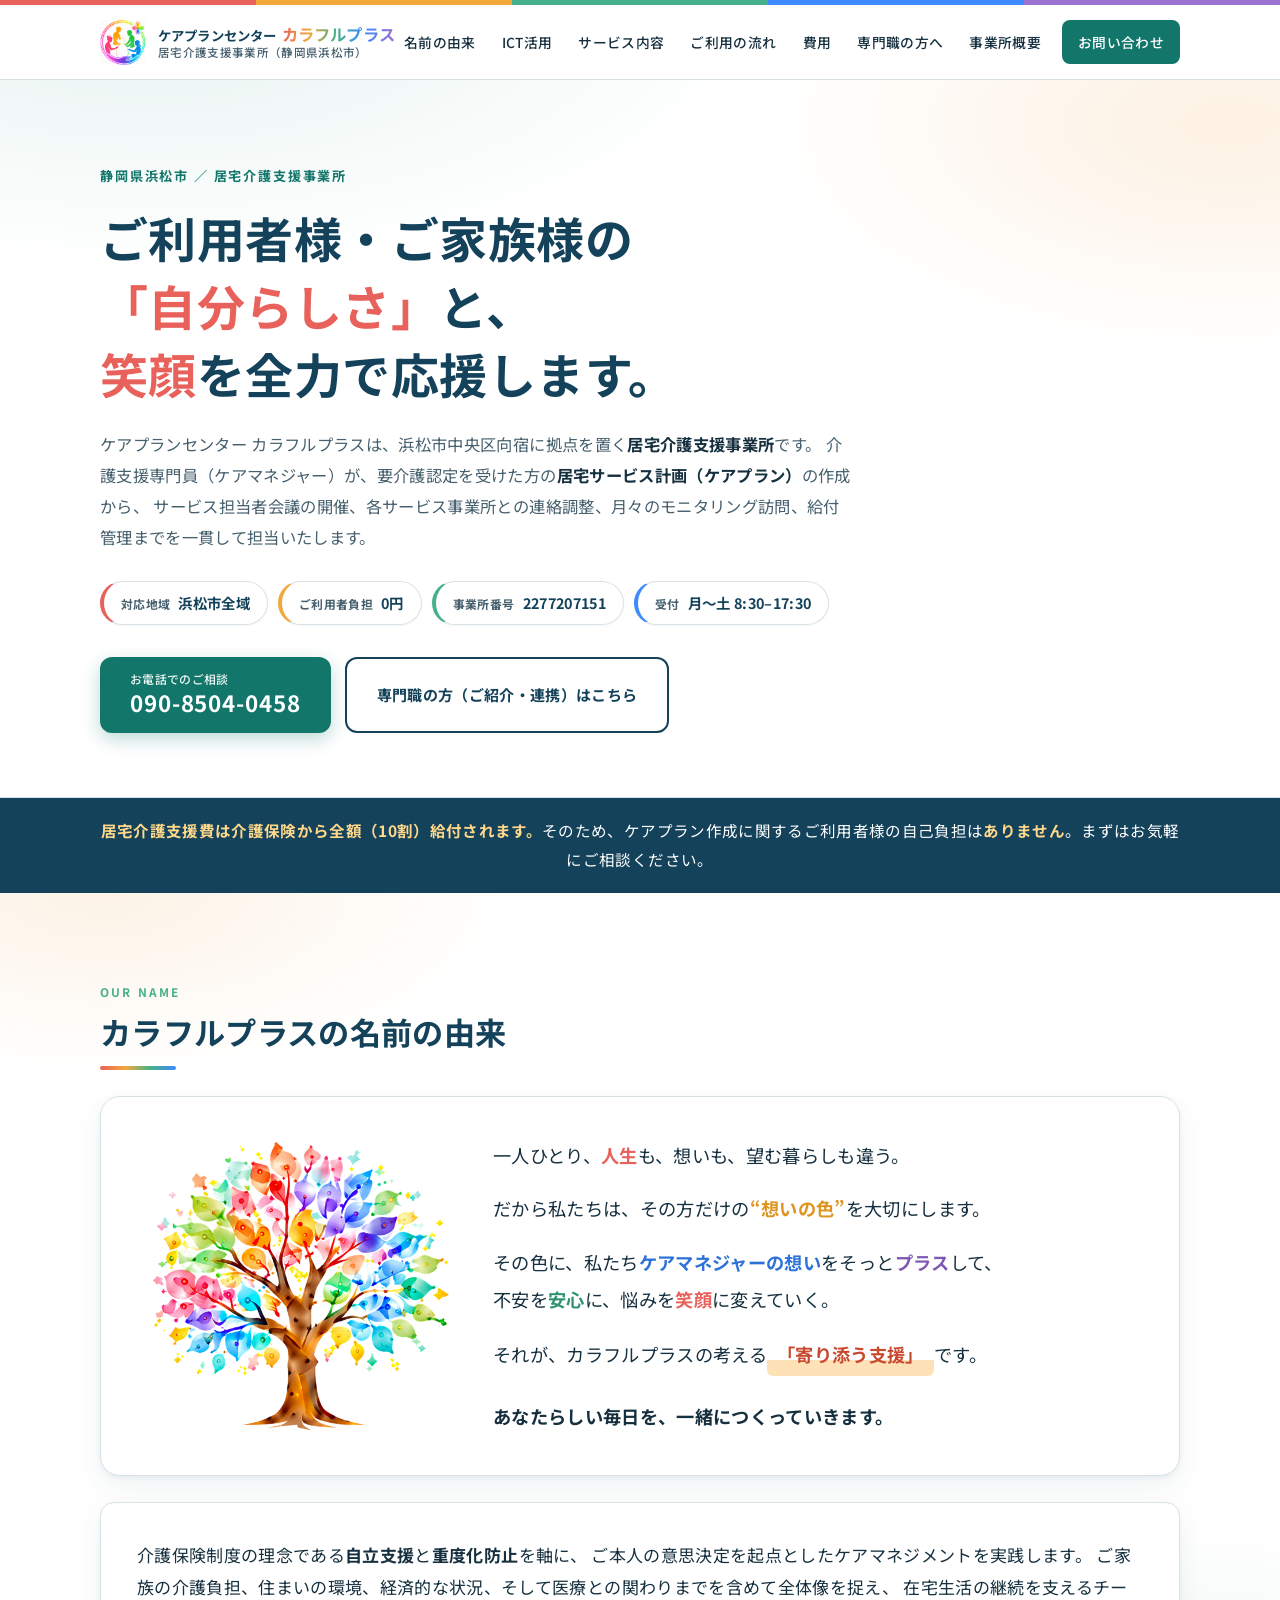
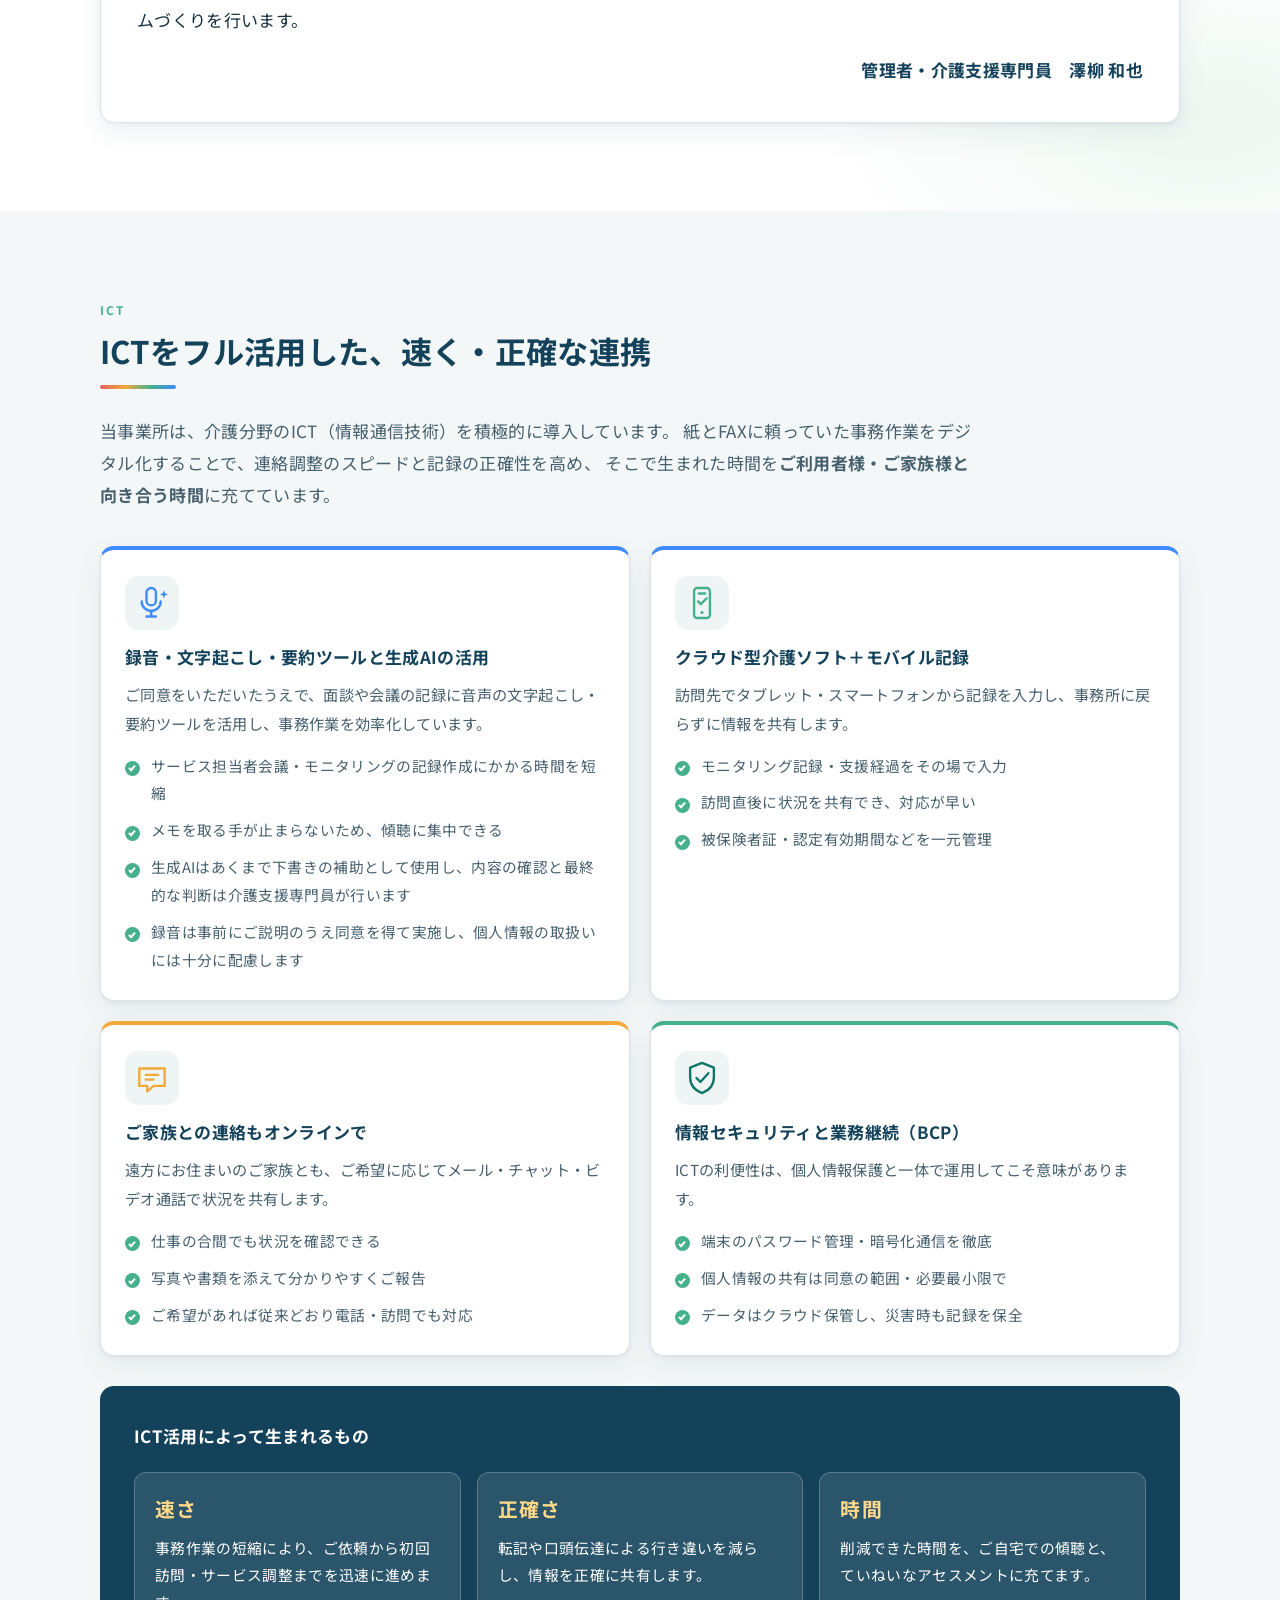
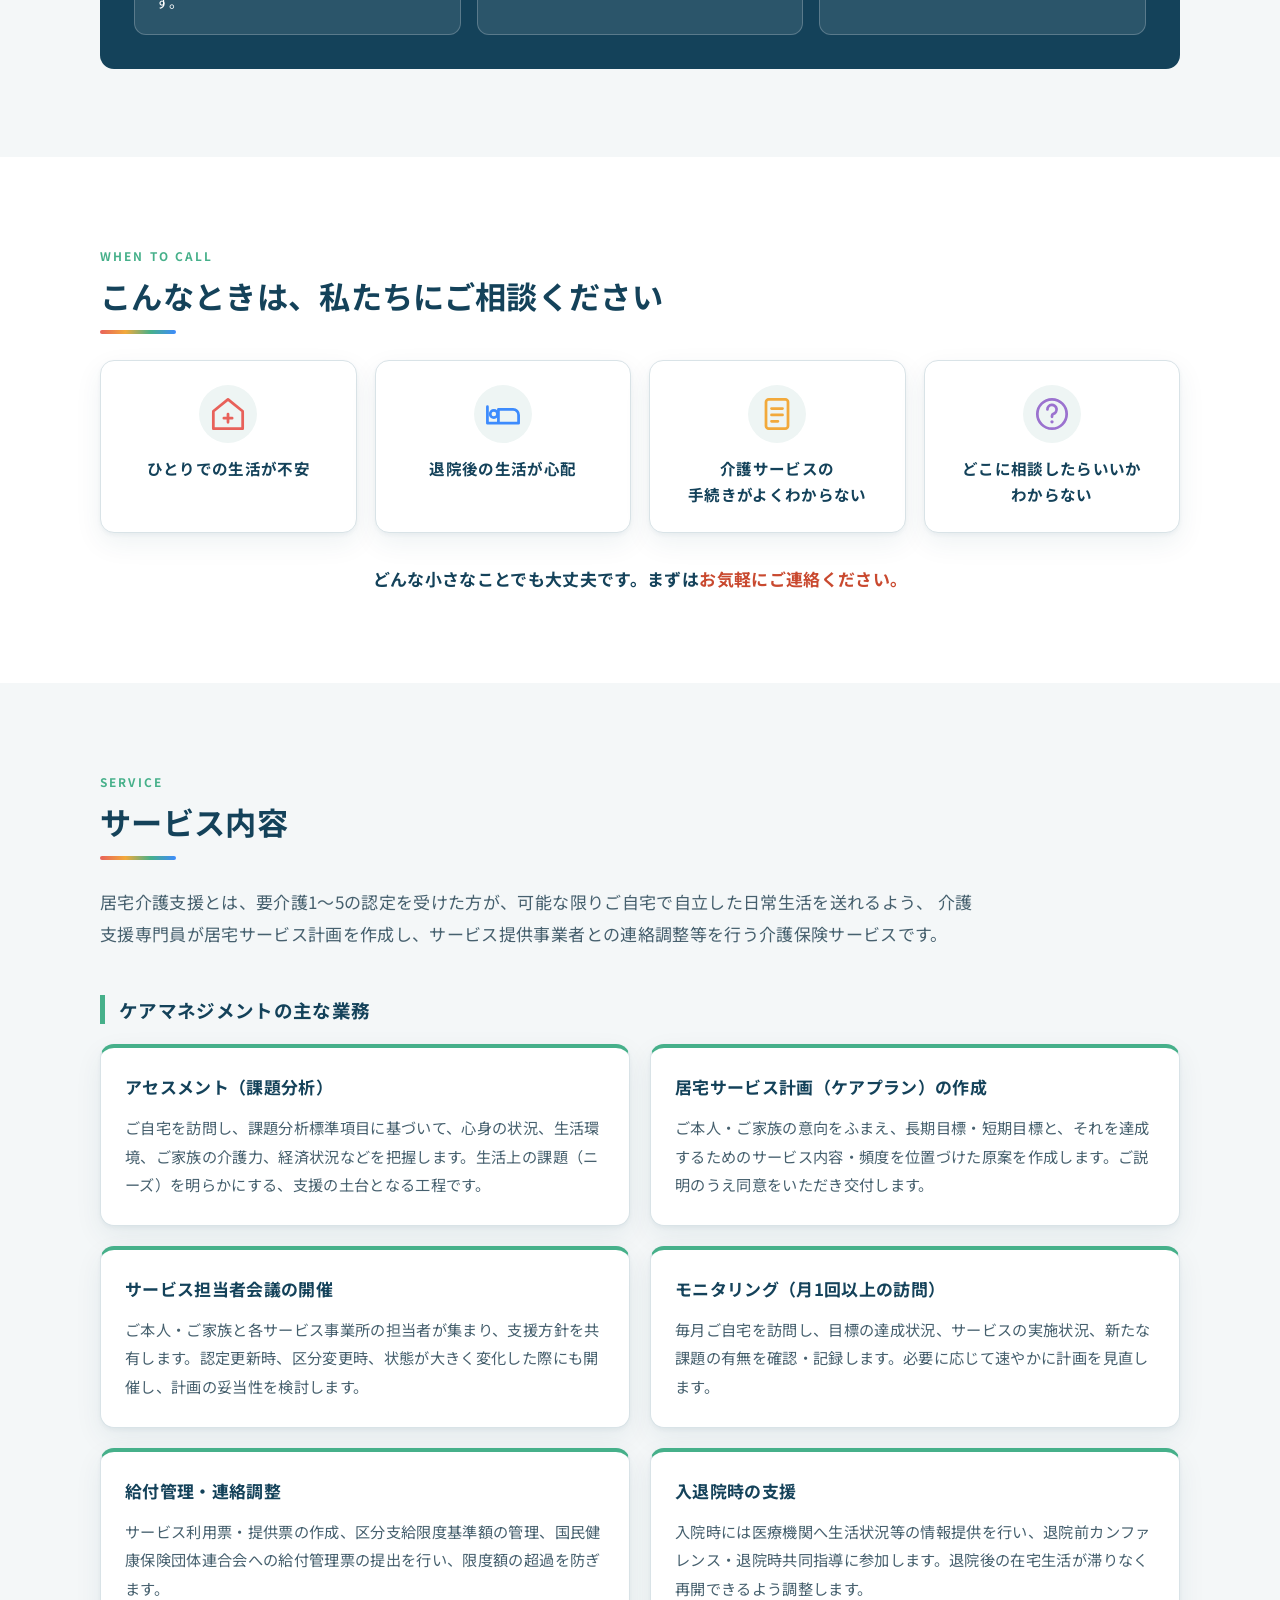
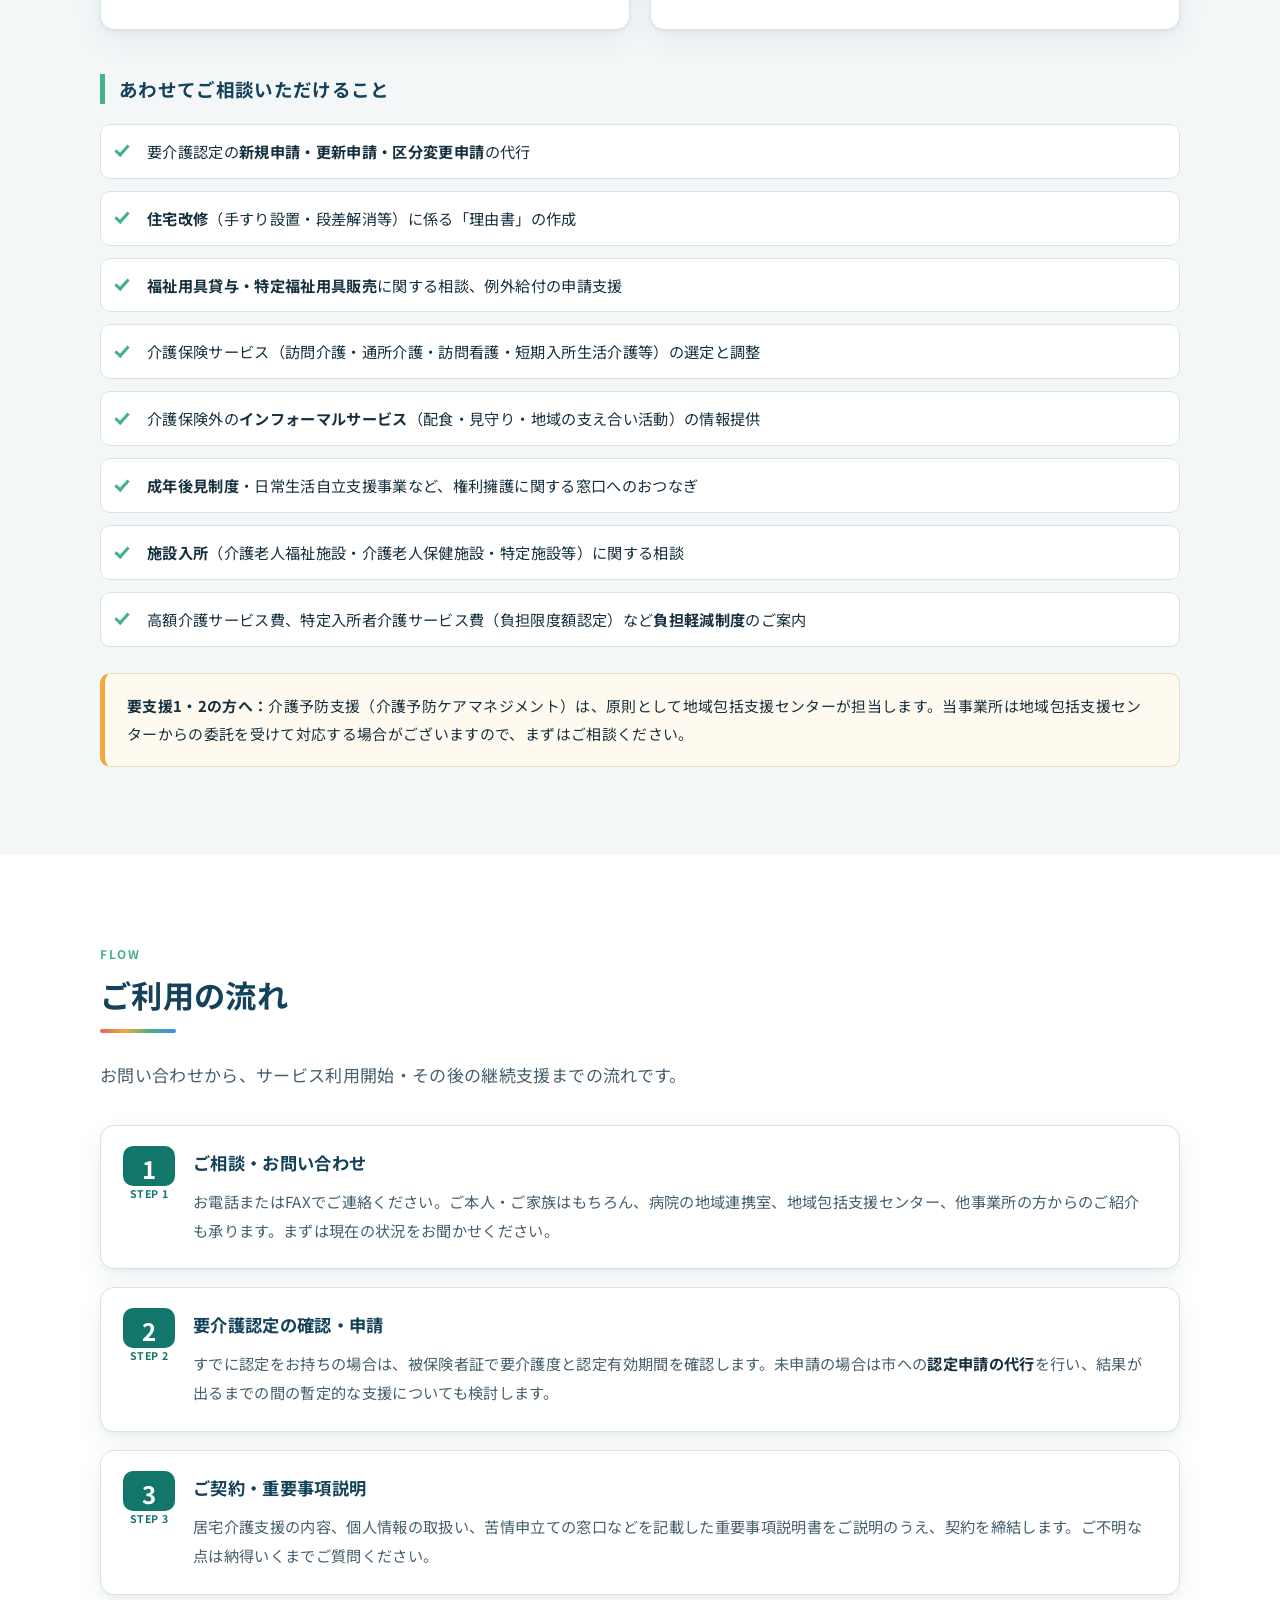
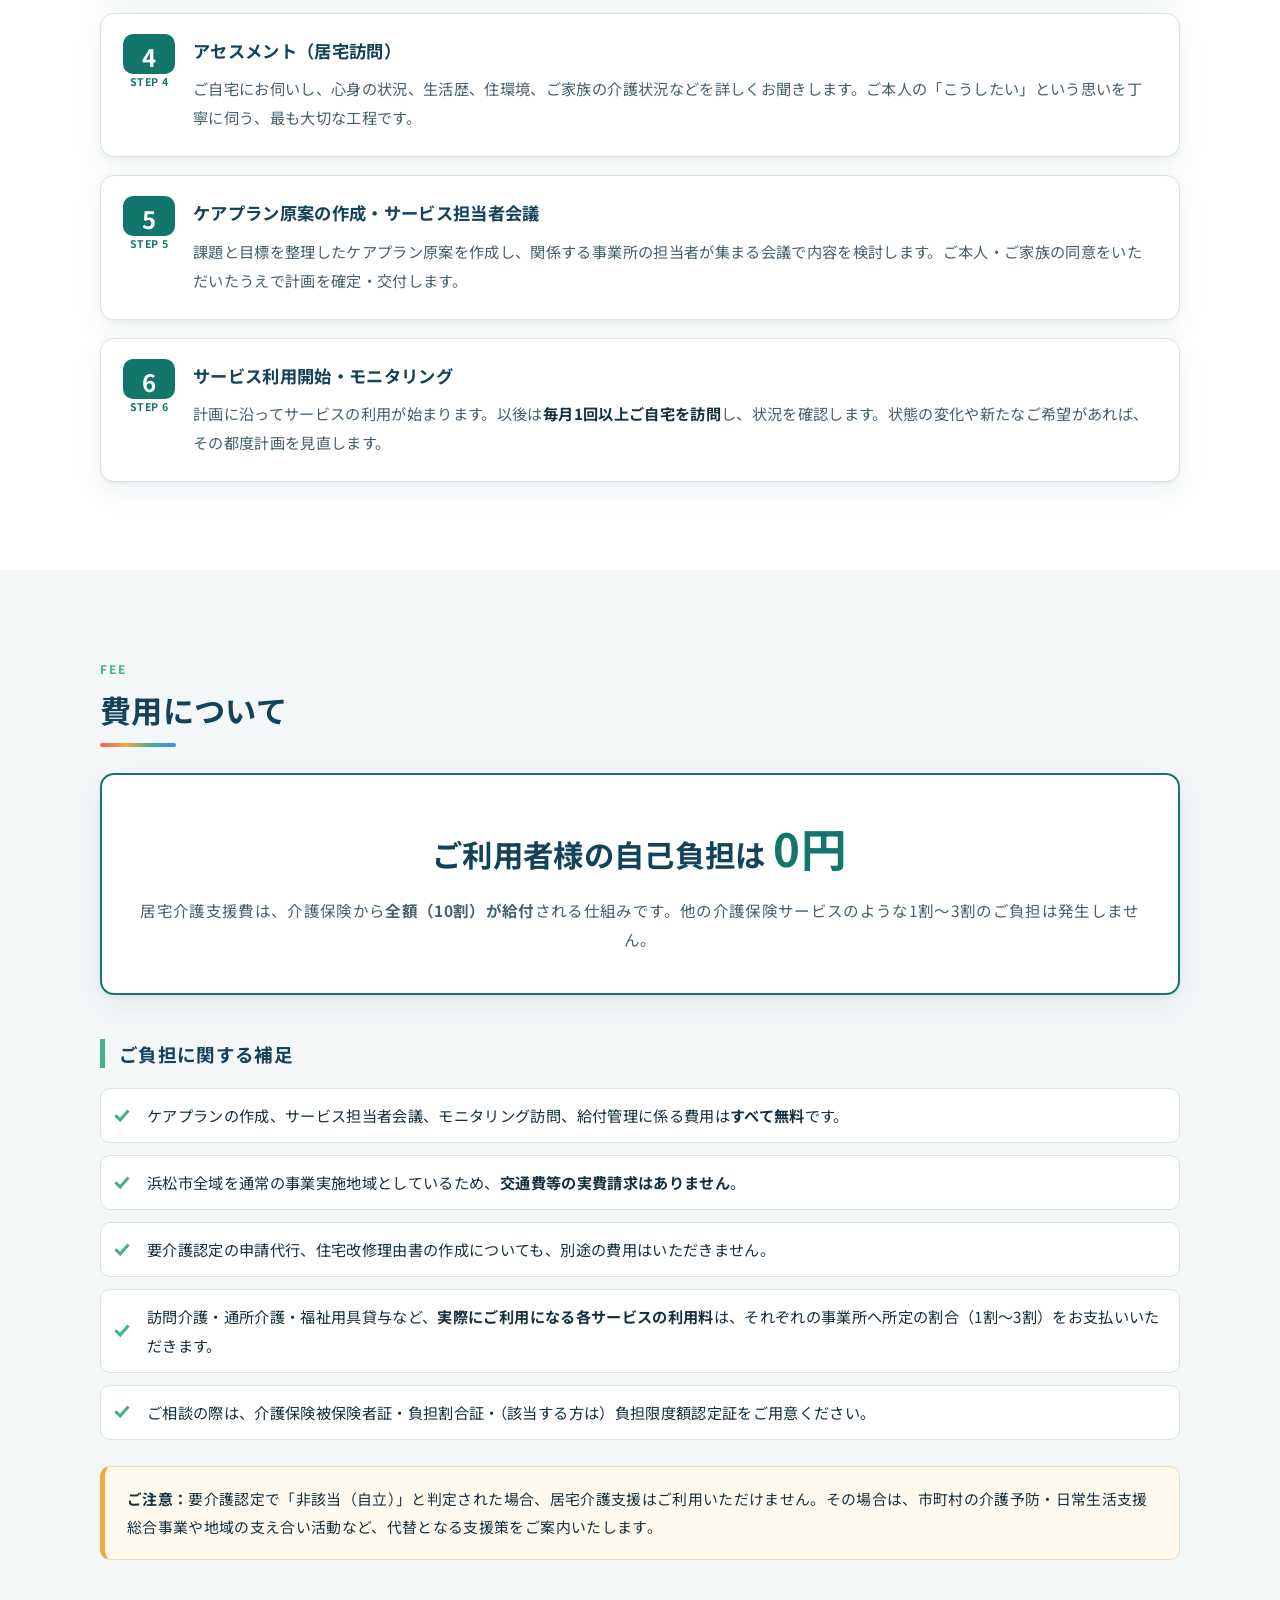
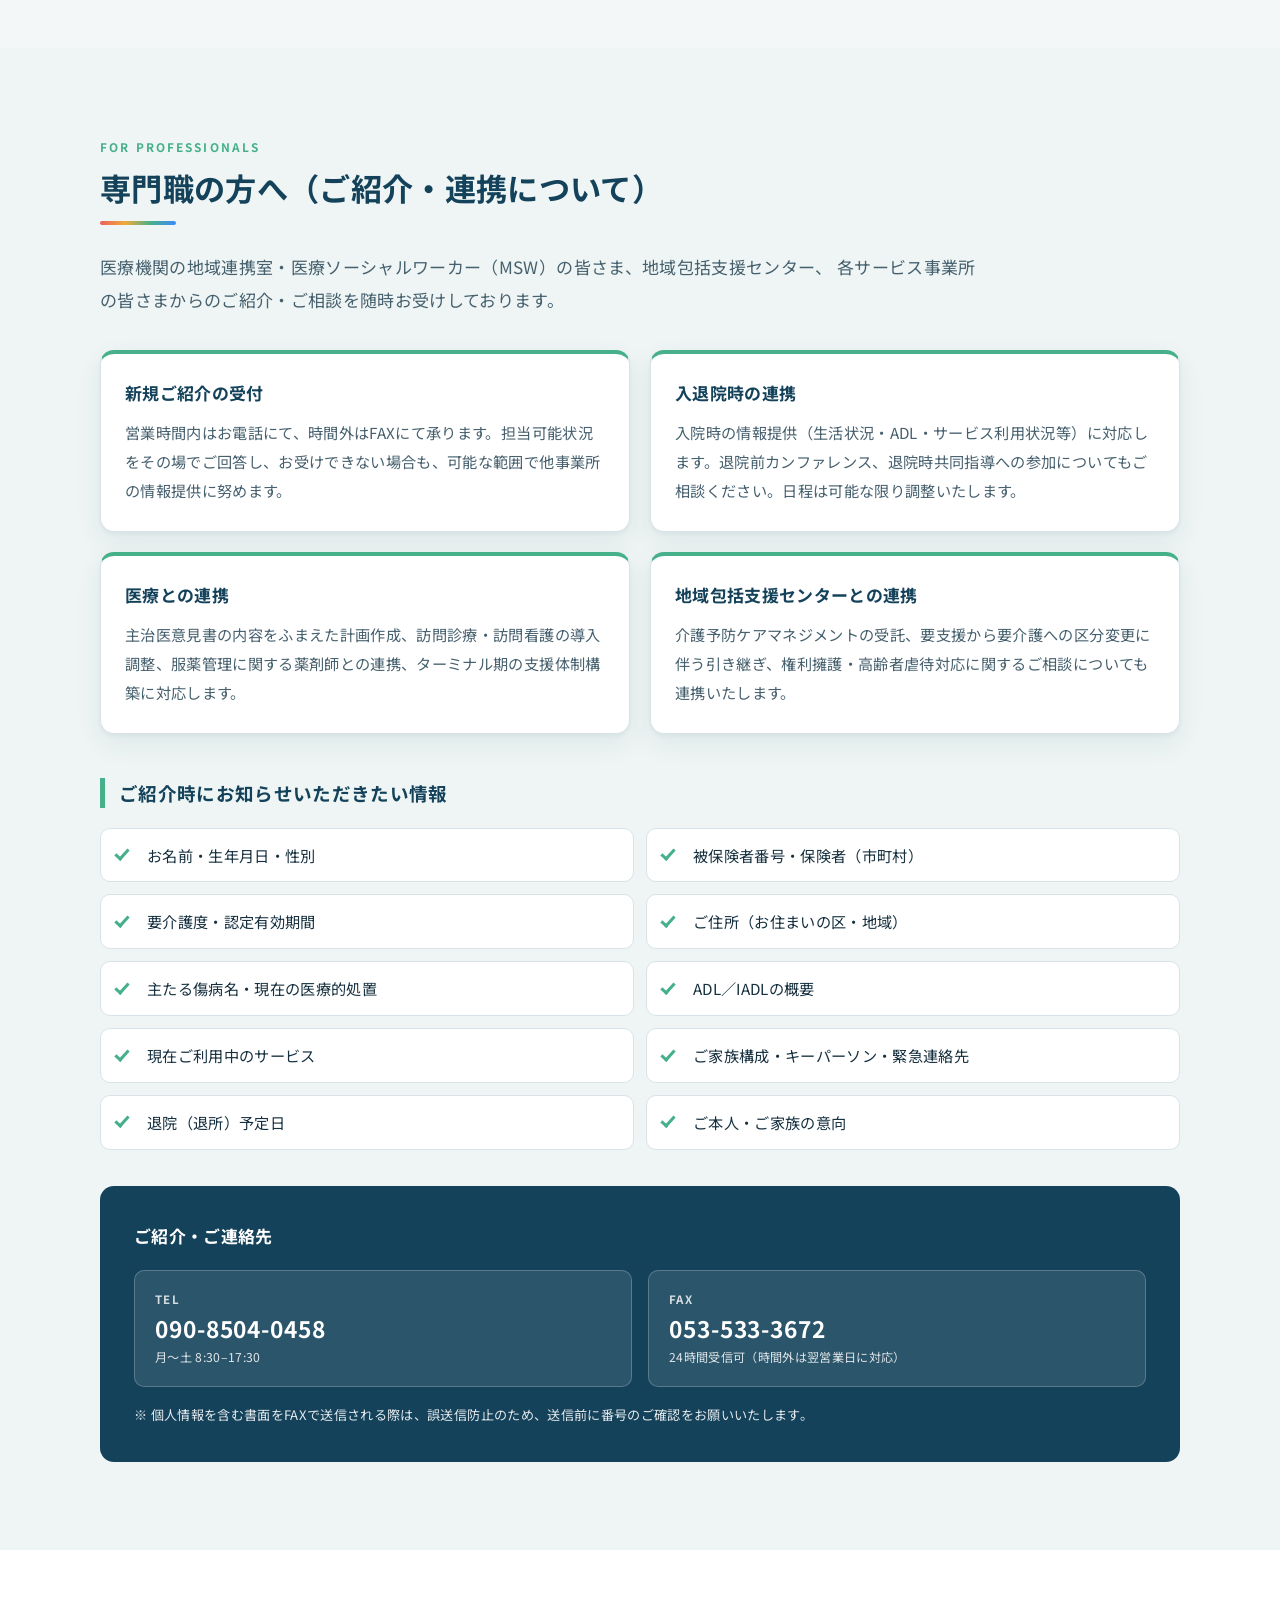
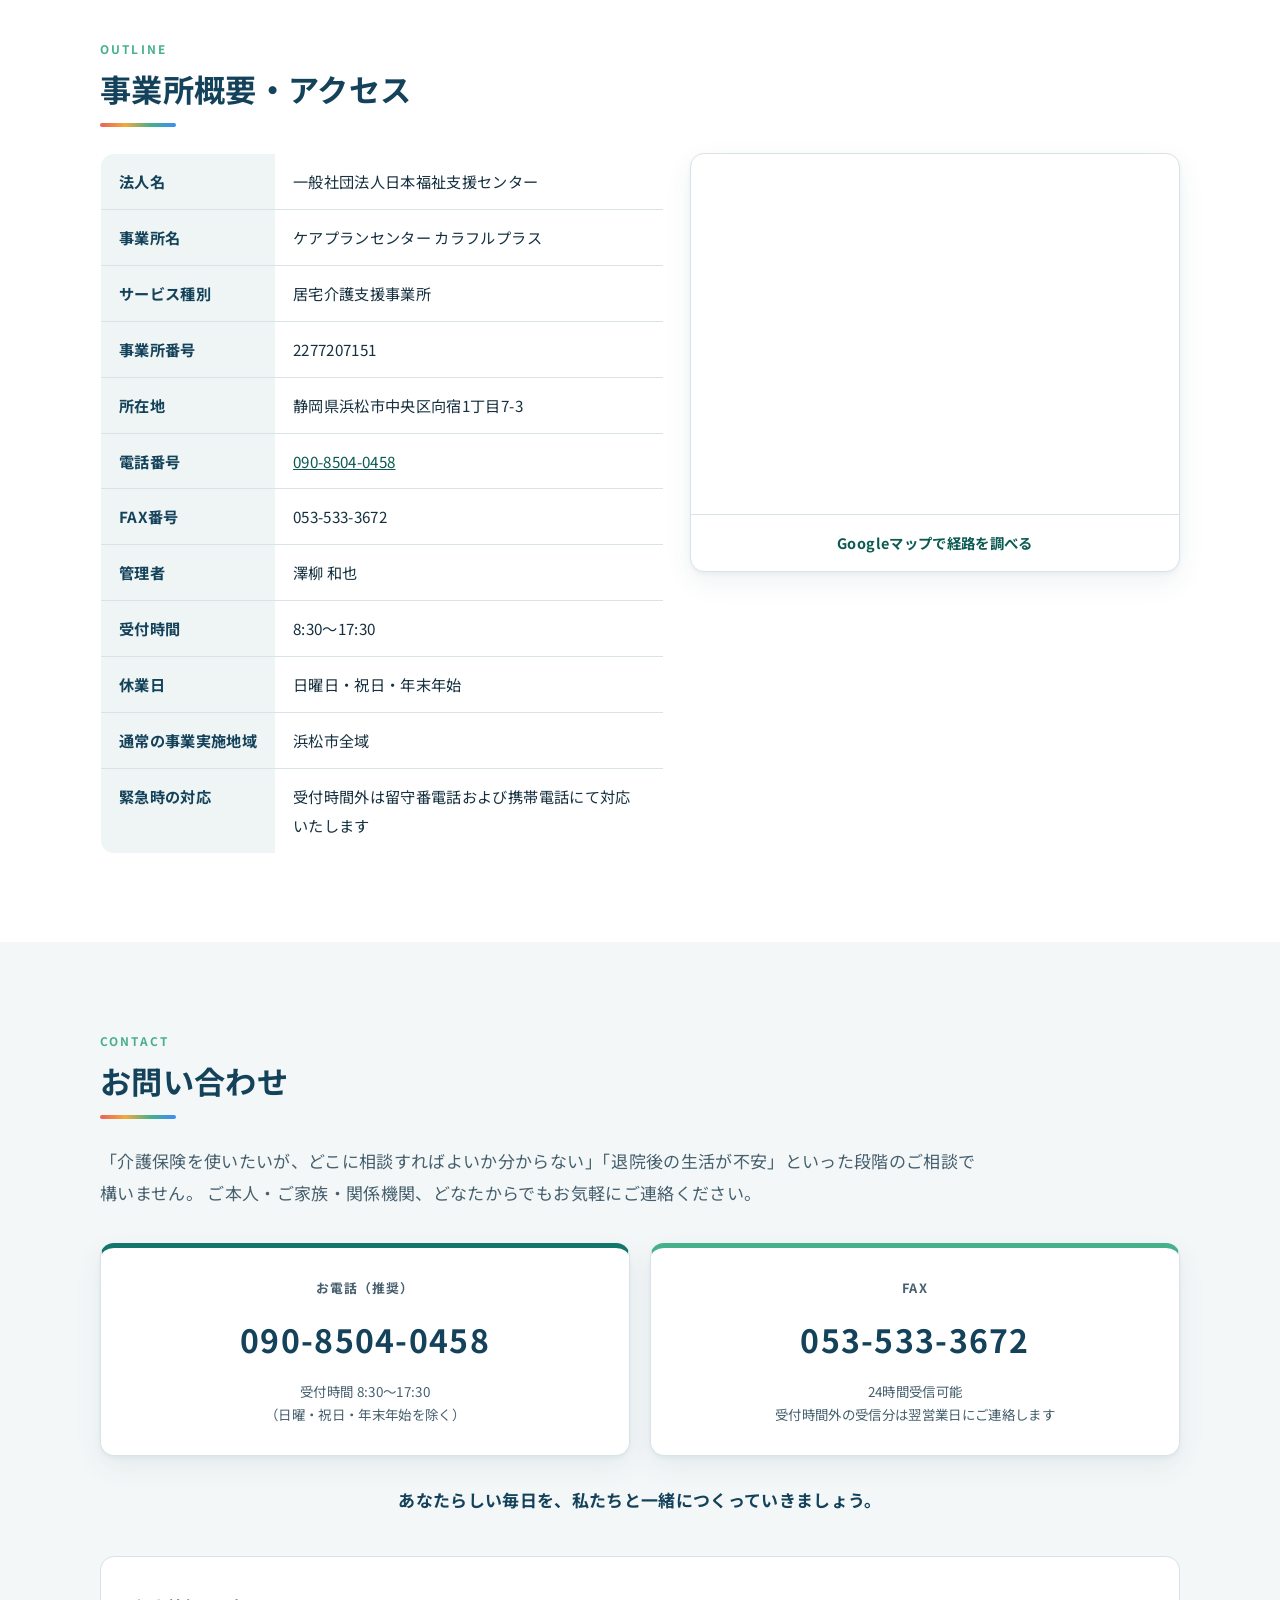
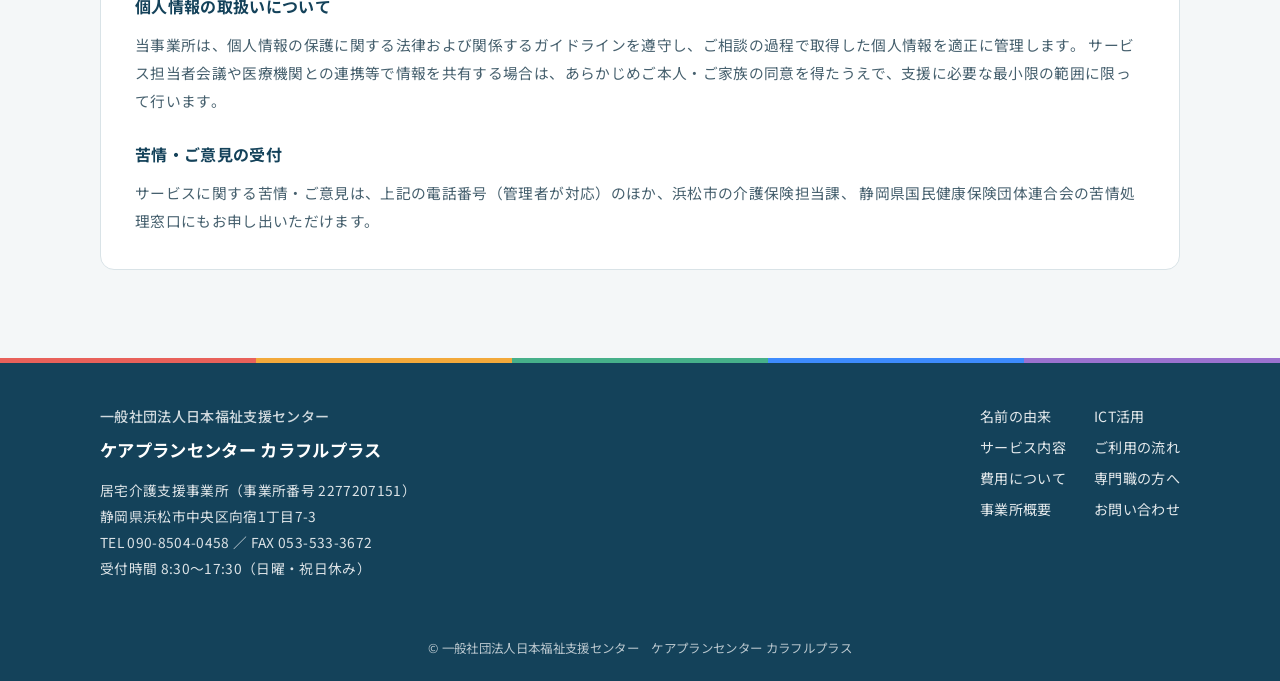
==== index.html @ 6a80bb57 "木のイラストを高解像度版に差し替え ご提供いただいた1254px四方の画像から余白を自動検出して切り抜き、 白背景を透過処理。520x505pxで書き出し、表示は300px（約1.7倍の 密度）として" ====
<!DOCTYPE html>
<html lang="ja">
<head>
<meta charset="UTF-8">
<meta name="viewport" content="width=device-width, initial-scale=1">
<title>ケアプランセンター カラフルプラス｜浜松市の居宅介護支援事業所（ケアマネジャー）</title>
<meta name="description" content="静岡県浜松市中央区向宿の居宅介護支援事業所です。ご利用者様・ご家族様の「自分らしさ」と笑顔を応援します。介護支援専門員がケアプラン作成・サービス担当者会議・給付管理・モニタリングを担当。浜松市全域対応、ご利用者様の自己負担はありません。事業所番号2277207151。">
<meta name="format-detection" content="telephone=no">
<meta property="og:type" content="website">
<meta property="og:title" content="ケアプランセンター カラフルプラス｜浜松市の居宅介護支援事業所">
<meta property="og:description" content="その方だけの“想いの色”に、ケアマネジャーの想いをそっとプラス。浜松市全域対応の居宅介護支援事業所です。">
<meta property="og:locale" content="ja_JP">
<meta name="theme-color" content="#14425A">
<link rel="icon" href="assets/favicon.svg" type="image/svg+xml">
<link rel="preconnect" href="https://fonts.googleapis.com">
<link rel="preconnect" href="https://fonts.gstatic.com" crossorigin>
<link href="https://fonts.googleapis.com/css2?family=Noto+Sans+JP:wght@400;500;700&display=swap" rel="stylesheet">
<link rel="stylesheet" href="assets/style.css">
</head>
<body>

<a class="skip" href="#main">本文へスキップ</a>

<header class="site-header" id="top">
  <div class="rainbow" aria-hidden="true"></div>
  <div class="header-inner">
    <a class="brand" href="#top">
      <span class="brand-mark" aria-hidden="true">
        <img src="assets/logo.png" width="144" height="144" alt="" decoding="async">
      </span>
      <span class="brand-text">
        <strong><span class="brand-pre">ケアプランセンター</span><span class="brand-name">カラフルプラス</span></strong>
        <small>居宅介護支援事業所（静岡県浜松市）</small>
      </span>
    </a>

    <button class="nav-toggle" id="navToggle" aria-expanded="false" aria-controls="globalNav">
      <span class="bars" aria-hidden="true"><i></i><i></i><i></i></span>
      <span class="nav-toggle-label">メニュー</span>
    </button>

    <nav class="global-nav" id="globalNav" aria-label="サイト内メニュー">
      <ul>
        <li><a href="#about">名前の由来</a></li>
        <li><a href="#ict">ICT活用</a></li>
        <li><a href="#service">サービス内容</a></li>
        <li><a href="#flow">ご利用の流れ</a></li>
        <li><a href="#fee">費用</a></li>
        <li><a href="#pro">専門職の方へ</a></li>
        <li><a href="#outline">事業所概要</a></li>
        <li><a href="#contact" class="nav-cta">お問い合わせ</a></li>
      </ul>
    </nav>
  </div>
</header>

<main id="main">

  <section class="hero">
    <div class="wrap hero-inner">
      <p class="hero-eyebrow">静岡県浜松市 ／ 居宅介護支援事業所</p>
      <h1>ご利用者様・ご家族様の<br><span class="mark-red">「自分らしさ」</span>と、<br><span class="mark-red">笑顔</span>を全力で応援します。</h1>
      <p class="hero-lead">
        ケアプランセンター カラフルプラスは、浜松市中央区向宿に拠点を置く<strong>居宅介護支援事業所</strong>です。
        介護支援専門員（ケアマネジャー）が、要介護認定を受けた方の<strong>居宅サービス計画（ケアプラン）</strong>の作成から、
        サービス担当者会議の開催、各サービス事業所との連絡調整、月々のモニタリング訪問、給付管理までを一貫して担当いたします。
      </p>
      <ul class="hero-badges">
        <li><span>対応地域</span>浜松市全域</li>
        <li><span>ご利用者負担</span>0円</li>
        <li><span>事業所番号</span>2277207151</li>
        <li><span>受付</span>月〜土 8:30–17:30</li>
      </ul>
      <div class="hero-actions">
        <a class="btn btn-primary" href="tel:09085040458">
          <span class="btn-sub">お電話でのご相談</span>
          <span class="btn-main">090-8504-0458</span>
        </a>
        <a class="btn btn-ghost" href="#pro">専門職の方（ご紹介・連携）はこちら</a>
      </div>
    </div>
  </section>

  <section class="noticebar">
    <div class="wrap">
      <p><strong>居宅介護支援費は介護保険から全額（10割）給付されます。</strong>そのため、ケアプラン作成に関するご利用者様の自己負担は<strong>ありません</strong>。まずはお気軽にご相談ください。</p>
    </div>
  </section>

  <!-- ============ 名前の由来 ============ -->
  <section class="section section-origin" id="about">
    <div class="wrap">
      <p class="sec-eyebrow">Our name</p>
      <h2 class="sec-title">カラフルプラスの名前の由来</h2>

      <div class="origin-grid">
        <figure class="tree-fig">
          <img class="tree" src="assets/tree.png" width="520" height="505"
               alt="色とりどりの葉を茂らせた木のイラスト。お一人おひとりの「想いの色」を表しています。"
               decoding="async">
        </figure>
        <div class="origin-copy">
          <p>一人ひとり、<em class="t-red">人生</em>も、想いも、望む暮らしも違う。</p>
          <p>だから私たちは、その方だけの<em class="t-amber">“想いの色”</em>を大切にします。</p>
          <p>その色に、私たち<em class="t-blue">ケアマネジャーの想い</em>をそっと<em class="t-purple">プラス</em>して、<br>
             不安を<em class="t-green">安心</em>に、悩みを<em class="t-red">笑顔</em>に変えていく。</p>
          <p>それが、カラフルプラスの考える<strong class="origin-strong">「寄り添う支援」</strong>です。</p>
          <p class="origin-last">あなたらしい毎日を、一緒につくっていきます。</p>
        </div>
      </div>

      <div class="greeting">
        <p>
          介護保険制度の理念である<strong>自立支援</strong>と<strong>重度化防止</strong>を軸に、
          ご本人の意思決定を起点としたケアマネジメントを実践します。
          ご家族の介護負担、住まいの環境、経済的な状況、そして医療との関わりまでを含めて全体像を捉え、
          在宅生活の継続を支えるチームづくりを行います。
        </p>
        <p class="sign">管理者・介護支援専門員　澤柳 和也</p>
      </div>
    </div>
  </section>

  <!-- ============ ICT活用 ============ -->
  <section class="section section-alt" id="ict">
    <div class="wrap">
      <p class="sec-eyebrow">ICT</p>
      <h2 class="sec-title">ICTをフル活用した、速く・正確な連携</h2>
      <p class="sec-lead">
        当事業所は、介護分野のICT（情報通信技術）を積極的に導入しています。
        紙とFAXに頼っていた事務作業をデジタル化することで、連絡調整のスピードと記録の正確性を高め、
        そこで生まれた時間を<strong>ご利用者様・ご家族様と向き合う時間</strong>に充てています。
      </p>

      <div class="cards cards-2 ict-cards">
        <div class="card card-c4">
          <span class="ict-ico" aria-hidden="true">
            <svg viewBox="0 0 48 48"><rect x="17" y="5" width="12" height="22" rx="6" fill="none" stroke="#3D8BFD" stroke-width="3"/><path d="M11 22a12 12 0 0 0 24 0" fill="none" stroke="#3D8BFD" stroke-width="3" stroke-linecap="round"/><path d="M23 34v7M17 41h12" stroke="#3D8BFD" stroke-width="3" stroke-linecap="round"/><path d="M39 8l1.4 3.6L44 13l-3.6 1.4L39 18l-1.4-3.6L34 13l3.6-1.4z" fill="#3D8BFD"/></svg>
          </span>
          <h4>録音・文字起こし・要約ツールと生成AIの活用</h4>
          <p>ご同意をいただいたうえで、面談や会議の記録に音声の文字起こし・要約ツールを活用し、事務作業を効率化しています。</p>
          <ul class="dots">
            <li>サービス担当者会議・モニタリングの記録作成にかかる時間を短縮</li>
            <li>メモを取る手が止まらないため、傾聴に集中できる</li>
            <li>生成AIはあくまで下書きの補助として使用し、内容の確認と最終的な判断は介護支援専門員が行います</li>
            <li>録音は事前にご説明のうえ同意を得て実施し、個人情報の取扱いには十分に配慮します</li>
          </ul>
        </div>

        <div class="card card-c3">
          <span class="ict-ico" aria-hidden="true">
            <svg viewBox="0 0 48 48"><rect x="14" y="5" width="20" height="38" rx="4" fill="none" stroke="#46B08A" stroke-width="3"/><path d="M20 12h8" stroke="#46B08A" stroke-width="3" stroke-linecap="round"/><circle cx="24" cy="36" r="2" fill="#46B08A"/><path d="M19 22l3.5 3.5L30 18" fill="none" stroke="#46B08A" stroke-width="3" stroke-linecap="round" stroke-linejoin="round"/></svg>
          </span>
          <h4>クラウド型介護ソフト＋モバイル記録</h4>
          <p>訪問先でタブレット・スマートフォンから記録を入力し、事務所に戻らずに情報を共有します。</p>
          <ul class="dots">
            <li>モニタリング記録・支援経過をその場で入力</li>
            <li>訪問直後に状況を共有でき、対応が早い</li>
            <li>被保険者証・認定有効期間などを一元管理</li>
          </ul>
        </div>

        <div class="card card-c2">
          <span class="ict-ico" aria-hidden="true">
            <svg viewBox="0 0 48 48"><path d="M8 12h32v22H26l-8 7v-7H8z" fill="none" stroke="#F2A93B" stroke-width="3" stroke-linejoin="round"/><path d="M16 20h16M16 26h10" stroke="#F2A93B" stroke-width="3" stroke-linecap="round"/></svg>
          </span>
          <h4>ご家族との連絡もオンラインで</h4>
          <p>遠方にお住まいのご家族とも、ご希望に応じてメール・チャット・ビデオ通話で状況を共有します。</p>
          <ul class="dots">
            <li>仕事の合間でも状況を確認できる</li>
            <li>写真や書類を添えて分かりやすくご報告</li>
            <li>ご希望があれば従来どおり電話・訪問でも対応</li>
          </ul>
        </div>

        <div class="card">
          <span class="ict-ico" aria-hidden="true">
            <svg viewBox="0 0 48 48"><path d="M24 5l15 6v12c0 10-6.4 16.7-15 20-8.6-3.3-15-10-15-20V11z" fill="none" stroke="#12766A" stroke-width="3" stroke-linejoin="round"/><path d="M17 24l5 5 10-11" fill="none" stroke="#12766A" stroke-width="3" stroke-linecap="round" stroke-linejoin="round"/></svg>
          </span>
          <h4>情報セキュリティと業務継続（BCP）</h4>
          <p>ICTの利便性は、個人情報保護と一体で運用してこそ意味があります。</p>
          <ul class="dots">
            <li>端末のパスワード管理・暗号化通信を徹底</li>
            <li>個人情報の共有は同意の範囲・必要最小限で</li>
            <li>データはクラウド保管し、災害時も記録を保全</li>
          </ul>
        </div>
      </div>

      <div class="ict-merit">
        <p class="ict-merit-title">ICT活用によって生まれるもの</p>
        <div class="ict-merit-grid">
          <div><strong>速さ</strong>事務作業の短縮により、ご依頼から初回訪問・サービス調整までを迅速に進めます。</div>
          <div><strong>正確さ</strong>転記や口頭伝達による行き違いを減らし、情報を正確に共有します。</div>
          <div><strong>時間</strong>削減できた時間を、ご自宅での傾聴と、ていねいなアセスメントに充てます。</div>
        </div>
      </div>
    </div>
  </section>

  <!-- ============ こんなときは ============ -->
  <section class="section section-trigger">
    <div class="wrap">
      <p class="sec-eyebrow">When to call</p>
      <h2 class="sec-title">こんなときは、私たちにご相談ください</h2>

      <ul class="triggers">
        <li>
          <span class="tri-ico" aria-hidden="true">
            <svg viewBox="0 0 48 48"><path d="M24 8 8 21v19h32V21z" fill="none" stroke="#E8615A" stroke-width="3" stroke-linejoin="round"/><path d="M24 24v9M19.5 28.5h9" stroke="#E8615A" stroke-width="3" stroke-linecap="round"/></svg>
          </span>
          ひとりでの生活が不安
        </li>
        <li>
          <span class="tri-ico" aria-hidden="true">
            <svg viewBox="0 0 48 48"><path d="M7 34V16m0 18h34V25a6 6 0 0 0-6-6H19v15" fill="none" stroke="#3D8BFD" stroke-width="3" stroke-linecap="round" stroke-linejoin="round"/><circle cx="14" cy="24" r="4" fill="none" stroke="#3D8BFD" stroke-width="3"/></svg>
          </span>
          退院後の生活が心配
        </li>
        <li>
          <span class="tri-ico" aria-hidden="true">
            <svg viewBox="0 0 48 48"><rect x="12" y="8" width="24" height="32" rx="3" fill="none" stroke="#F2A93B" stroke-width="3"/><path d="M18 18h12M18 25h12M18 32h7" stroke="#F2A93B" stroke-width="3" stroke-linecap="round"/></svg>
          </span>
          介護サービスの<br>手続きがよくわからない
        </li>
        <li>
          <span class="tri-ico" aria-hidden="true">
            <svg viewBox="0 0 48 48"><circle cx="24" cy="24" r="16" fill="none" stroke="#9B72CF" stroke-width="3"/><path d="M19 19a5 5 0 1 1 6.5 4.8c-1 .3-1.5 1.1-1.5 2.2v1" fill="none" stroke="#9B72CF" stroke-width="3" stroke-linecap="round"/><circle cx="24" cy="32.5" r="1.8" fill="#9B72CF"/></svg>
          </span>
          どこに相談したらいいか<br>わからない
        </li>
      </ul>

      <p class="trigger-close">どんな小さなことでも大丈夫です。まずは<strong>お気軽にご連絡ください。</strong></p>
    </div>
  </section>

  <!-- ============ サービス内容 ============ -->
  <section class="section section-alt" id="service">
    <div class="wrap">
      <p class="sec-eyebrow">Service</p>
      <h2 class="sec-title">サービス内容</h2>
      <p class="sec-lead">
        居宅介護支援とは、要介護1〜5の認定を受けた方が、可能な限りご自宅で自立した日常生活を送れるよう、
        介護支援専門員が居宅サービス計画を作成し、サービス提供事業者との連絡調整等を行う介護保険サービスです。
      </p>

      <h3 class="sub-title">ケアマネジメントの主な業務</h3>
      <div class="cards cards-2">
        <div class="card">
          <h4>アセスメント（課題分析）</h4>
          <p>ご自宅を訪問し、課題分析標準項目に基づいて、心身の状況、生活環境、ご家族の介護力、経済状況などを把握します。生活上の課題（ニーズ）を明らかにする、支援の土台となる工程です。</p>
        </div>
        <div class="card">
          <h4>居宅サービス計画（ケアプラン）の作成</h4>
          <p>ご本人・ご家族の意向をふまえ、長期目標・短期目標と、それを達成するためのサービス内容・頻度を位置づけた原案を作成します。ご説明のうえ同意をいただき交付します。</p>
        </div>
        <div class="card">
          <h4>サービス担当者会議の開催</h4>
          <p>ご本人・ご家族と各サービス事業所の担当者が集まり、支援方針を共有します。認定更新時、区分変更時、状態が大きく変化した際にも開催し、計画の妥当性を検討します。</p>
        </div>
        <div class="card">
          <h4>モニタリング（月1回以上の訪問）</h4>
          <p>毎月ご自宅を訪問し、目標の達成状況、サービスの実施状況、新たな課題の有無を確認・記録します。必要に応じて速やかに計画を見直します。</p>
        </div>
        <div class="card">
          <h4>給付管理・連絡調整</h4>
          <p>サービス利用票・提供票の作成、区分支給限度基準額の管理、国民健康保険団体連合会への給付管理票の提出を行い、限度額の超過を防ぎます。</p>
        </div>
        <div class="card">
          <h4>入退院時の支援</h4>
          <p>入院時には医療機関へ生活状況等の情報提供を行い、退院前カンファレンス・退院時共同指導に参加します。退院後の在宅生活が滞りなく再開できるよう調整します。</p>
        </div>
      </div>

      <h3 class="sub-title">あわせてご相談いただけること</h3>
      <ul class="checklist">
        <li>要介護認定の<strong>新規申請・更新申請・区分変更申請</strong>の代行</li>
        <li><strong>住宅改修</strong>（手すり設置・段差解消等）に係る「理由書」の作成</li>
        <li><strong>福祉用具貸与・特定福祉用具販売</strong>に関する相談、例外給付の申請支援</li>
        <li>介護保険サービス（訪問介護・通所介護・訪問看護・短期入所生活介護等）の選定と調整</li>
        <li>介護保険外の<strong>インフォーマルサービス</strong>（配食・見守り・地域の支え合い活動）の情報提供</li>
        <li><strong>成年後見制度</strong>・日常生活自立支援事業など、権利擁護に関する窓口へのおつなぎ</li>
        <li><strong>施設入所</strong>（介護老人福祉施設・介護老人保健施設・特定施設等）に関する相談</li>
        <li>高額介護サービス費、特定入所者介護サービス費（負担限度額認定）など<strong>負担軽減制度</strong>のご案内</li>
      </ul>

      <div class="note">
        <p><strong>要支援1・2の方へ：</strong>介護予防支援（介護予防ケアマネジメント）は、原則として地域包括支援センターが担当します。当事業所は地域包括支援センターからの委託を受けて対応する場合がございますので、まずはご相談ください。</p>
      </div>
    </div>
  </section>

  <!-- ============ ご利用の流れ ============ -->
  <section class="section" id="flow">
    <div class="wrap">
      <p class="sec-eyebrow">Flow</p>
      <h2 class="sec-title">ご利用の流れ</h2>
      <p class="sec-lead">お問い合わせから、サービス利用開始・その後の継続支援までの流れです。</p>

      <ol class="flow">
        <li>
          <h4>ご相談・お問い合わせ</h4>
          <p>お電話またはFAXでご連絡ください。ご本人・ご家族はもちろん、病院の地域連携室、地域包括支援センター、他事業所の方からのご紹介も承ります。まずは現在の状況をお聞かせください。</p>
        </li>
        <li>
          <h4>要介護認定の確認・申請</h4>
          <p>すでに認定をお持ちの場合は、被保険者証で要介護度と認定有効期間を確認します。未申請の場合は市への<strong>認定申請の代行</strong>を行い、結果が出るまでの間の暫定的な支援についても検討します。</p>
        </li>
        <li>
          <h4>ご契約・重要事項説明</h4>
          <p>居宅介護支援の内容、個人情報の取扱い、苦情申立ての窓口などを記載した重要事項説明書をご説明のうえ、契約を締結します。ご不明な点は納得いくまでご質問ください。</p>
        </li>
        <li>
          <h4>アセスメント（居宅訪問）</h4>
          <p>ご自宅にお伺いし、心身の状況、生活歴、住環境、ご家族の介護状況などを詳しくお聞きします。ご本人の「こうしたい」という思いを丁寧に伺う、最も大切な工程です。</p>
        </li>
        <li>
          <h4>ケアプラン原案の作成・サービス担当者会議</h4>
          <p>課題と目標を整理したケアプラン原案を作成し、関係する事業所の担当者が集まる会議で内容を検討します。ご本人・ご家族の同意をいただいたうえで計画を確定・交付します。</p>
        </li>
        <li>
          <h4>サービス利用開始・モニタリング</h4>
          <p>計画に沿ってサービスの利用が始まります。以後は<strong>毎月1回以上ご自宅を訪問</strong>し、状況を確認します。状態の変化や新たなご希望があれば、その都度計画を見直します。</p>
        </li>
      </ol>
    </div>
  </section>

  <!-- ============ 費用 ============ -->
  <section class="section section-alt" id="fee">
    <div class="wrap">
      <p class="sec-eyebrow">Fee</p>
      <h2 class="sec-title">費用について</h2>

      <div class="fee-hero">
        <p class="fee-big">ご利用者様の自己負担は <em>0円</em></p>
        <p>居宅介護支援費は、介護保険から<strong>全額（10割）が給付</strong>される仕組みです。他の介護保険サービスのような1割〜3割のご負担は発生しません。</p>
      </div>

      <h3 class="sub-title">ご負担に関する補足</h3>
      <ul class="checklist">
        <li>ケアプランの作成、サービス担当者会議、モニタリング訪問、給付管理に係る費用は<strong>すべて無料</strong>です。</li>
        <li>浜松市全域を通常の事業実施地域としているため、<strong>交通費等の実費請求はありません</strong>。</li>
        <li>要介護認定の申請代行、住宅改修理由書の作成についても、別途の費用はいただきません。</li>
        <li>訪問介護・通所介護・福祉用具貸与など、<strong>実際にご利用になる各サービスの利用料</strong>は、それぞれの事業所へ所定の割合（1割〜3割）をお支払いいただきます。</li>
        <li>ご相談の際は、介護保険被保険者証・負担割合証・（該当する方は）負担限度額認定証をご用意ください。</li>
      </ul>

      <div class="note">
        <p><strong>ご注意：</strong>要介護認定で「非該当（自立）」と判定された場合、居宅介護支援はご利用いただけません。その場合は、市町村の介護予防・日常生活支援総合事業や地域の支え合い活動など、代替となる支援策をご案内いたします。</p>
      </div>
    </div>
  </section>

  <!-- ============ 専門職の方へ ============ -->
  <section class="section section-pro" id="pro">
    <div class="wrap">
      <p class="sec-eyebrow">For professionals</p>
      <h2 class="sec-title">専門職の方へ（ご紹介・連携について）</h2>
      <p class="sec-lead">
        医療機関の地域連携室・医療ソーシャルワーカー（MSW）の皆さま、地域包括支援センター、
        各サービス事業所の皆さまからのご紹介・ご相談を随時お受けしております。
      </p>

      <div class="cards cards-2">
        <div class="card">
          <h4>新規ご紹介の受付</h4>
          <p>営業時間内はお電話にて、時間外はFAXにて承ります。担当可能状況をその場でご回答し、お受けできない場合も、可能な範囲で他事業所の情報提供に努めます。</p>
        </div>
        <div class="card">
          <h4>入退院時の連携</h4>
          <p>入院時の情報提供（生活状況・ADL・サービス利用状況等）に対応します。退院前カンファレンス、退院時共同指導への参加についてもご相談ください。日程は可能な限り調整いたします。</p>
        </div>
        <div class="card">
          <h4>医療との連携</h4>
          <p>主治医意見書の内容をふまえた計画作成、訪問診療・訪問看護の導入調整、服薬管理に関する薬剤師との連携、ターミナル期の支援体制構築に対応します。</p>
        </div>
        <div class="card">
          <h4>地域包括支援センターとの連携</h4>
          <p>介護予防ケアマネジメントの受託、要支援から要介護への区分変更に伴う引き継ぎ、権利擁護・高齢者虐待対応に関するご相談についても連携いたします。</p>
        </div>
      </div>

      <h3 class="sub-title">ご紹介時にお知らせいただきたい情報</h3>
      <ul class="checklist checklist-2col">
        <li>お名前・生年月日・性別</li>
        <li>被保険者番号・保険者（市町村）</li>
        <li>要介護度・認定有効期間</li>
        <li>ご住所（お住まいの区・地域）</li>
        <li>主たる傷病名・現在の医療的処置</li>
        <li>ADL／IADLの概要</li>
        <li>現在ご利用中のサービス</li>
        <li>ご家族構成・キーパーソン・緊急連絡先</li>
        <li>退院（退所）予定日</li>
        <li>ご本人・ご家族の意向</li>
      </ul>

      <div class="pro-contact">
        <p class="pro-contact-title">ご紹介・ご連絡先</p>
        <div class="pro-contact-grid">
          <a href="tel:09085040458"><span>TEL</span><b>090-8504-0458</b><small>月〜土 8:30–17:30</small></a>
          <div><span>FAX</span><b>053-533-3672</b><small>24時間受信可（時間外は翌営業日に対応）</small></div>
        </div>
        <p class="pro-note">※ 個人情報を含む書面をFAXで送信される際は、誤送信防止のため、送信前に番号のご確認をお願いいたします。</p>
      </div>
    </div>
  </section>

  <!-- ============ 事業所概要 ============ -->
  <section class="section" id="outline">
    <div class="wrap">
      <p class="sec-eyebrow">Outline</p>
      <h2 class="sec-title">事業所概要・アクセス</h2>

      <div class="outline-grid">
        <table class="outline-table">
          <tbody>
            <tr><th>法人名</th><td>一般社団法人日本福祉支援センター</td></tr>
            <tr><th>事業所名</th><td>ケアプランセンター カラフルプラス</td></tr>
            <tr><th>サービス種別</th><td>居宅介護支援事業所</td></tr>
            <tr><th>事業所番号</th><td>2277207151</td></tr>
            <tr><th>所在地</th><td>静岡県浜松市中央区向宿1丁目7-3</td></tr>
            <tr><th>電話番号</th><td><a href="tel:09085040458">090-8504-0458</a></td></tr>
            <tr><th>FAX番号</th><td>053-533-3672</td></tr>
            <tr><th>管理者</th><td>澤柳 和也</td></tr>
            <tr><th>受付時間</th><td>8:30〜17:30</td></tr>
            <tr><th>休業日</th><td>日曜日・祝日・年末年始</td></tr>
            <tr><th>通常の事業実施地域</th><td>浜松市全域</td></tr>
            <tr><th>緊急時の対応</th><td>受付時間外は留守番電話および携帯電話にて対応いたします</td></tr>
          </tbody>
        </table>

        <div class="map-box">
          <iframe
            title="ケアプランセンター カラフルプラスの所在地地図"
            src="https://maps.google.com/maps?q=%E9%9D%99%E5%B2%A1%E7%9C%8C%E6%B5%9C%E6%9D%BE%E5%B8%82%E4%B8%AD%E5%A4%AE%E5%8C%BA%E5%90%91%E5%AE%BF1-7-3&amp;output=embed&amp;hl=ja"
            loading="lazy" referrerpolicy="no-referrer-when-downgrade"></iframe>
          <a class="map-link" href="https://www.google.com/maps/search/?api=1&amp;query=%E9%9D%99%E5%B2%A1%E7%9C%8C%E6%B5%9C%E6%9D%BE%E5%B8%82%E4%B8%AD%E5%A4%AE%E5%8C%BA%E5%90%91%E5%AE%BF1-7-3" target="_blank" rel="noopener">Googleマップで経路を調べる</a>
        </div>
      </div>
    </div>
  </section>

  <!-- ============ お問い合わせ ============ -->
  <section class="section section-contact" id="contact">
    <div class="wrap">
      <p class="sec-eyebrow">Contact</p>
      <h2 class="sec-title">お問い合わせ</h2>
      <p class="sec-lead">
        「介護保険を使いたいが、どこに相談すればよいか分からない」「退院後の生活が不安」といった段階のご相談で構いません。
        ご本人・ご家族・関係機関、どなたからでもお気軽にご連絡ください。
      </p>

      <div class="contact-grid">
        <a class="contact-card contact-tel" href="tel:09085040458">
          <span class="contact-label">お電話（推奨）</span>
          <span class="contact-value">090-8504-0458</span>
          <span class="contact-sub">受付時間 8:30〜17:30<br>（日曜・祝日・年末年始を除く）</span>
        </a>
        <div class="contact-card">
          <span class="contact-label">FAX</span>
          <span class="contact-value">053-533-3672</span>
          <span class="contact-sub">24時間受信可能<br>受付時間外の受信分は翌営業日にご連絡します</span>
        </div>
      </div>

      <p class="contact-close">あなたらしい毎日を、私たちと一緒につくっていきましょう。</p>

      <div class="privacy">
        <h3>個人情報の取扱いについて</h3>
        <p>
          当事業所は、個人情報の保護に関する法律および関係するガイドラインを遵守し、ご相談の過程で取得した個人情報を適正に管理します。
          サービス担当者会議や医療機関との連携等で情報を共有する場合は、あらかじめご本人・ご家族の同意を得たうえで、支援に必要な最小限の範囲に限って行います。
        </p>
        <h3>苦情・ご意見の受付</h3>
        <p>
          サービスに関する苦情・ご意見は、上記の電話番号（管理者が対応）のほか、浜松市の介護保険担当課、
          静岡県国民健康保険団体連合会の苦情処理窓口にもお申し出いただけます。
        </p>
      </div>
    </div>
  </section>

</main>

<footer class="site-footer">
  <div class="rainbow" aria-hidden="true"></div>
  <div class="wrap footer-inner">
    <div class="footer-brand">
      <p class="footer-corp">一般社団法人日本福祉支援センター</p>
      <p class="footer-name">ケアプランセンター カラフルプラス</p>
      <p class="footer-meta">居宅介護支援事業所（事業所番号 2277207151）</p>
      <p class="footer-meta">静岡県浜松市中央区向宿1丁目7-3</p>
      <p class="footer-meta">TEL 090-8504-0458 ／ FAX 053-533-3672</p>
      <p class="footer-meta">受付時間 8:30〜17:30（日曜・祝日休み）</p>
    </div>
    <nav class="footer-nav" aria-label="フッターメニュー">
      <a href="#about">名前の由来</a>
      <a href="#ict">ICT活用</a>
      <a href="#service">サービス内容</a>
      <a href="#flow">ご利用の流れ</a>
      <a href="#fee">費用について</a>
      <a href="#pro">専門職の方へ</a>
      <a href="#outline">事業所概要</a>
      <a href="#contact">お問い合わせ</a>
    </nav>
  </div>
  <p class="copyright">&copy; 一般社団法人日本福祉支援センター　ケアプランセンター カラフルプラス</p>
</footer>

<a class="mobile-call" href="tel:09085040458">
  <span aria-hidden="true">☎</span> 電話で相談する（090-8504-0458）
</a>

<script>
  (function () {
    var toggle = document.getElementById('navToggle');
    var nav = document.getElementById('globalNav');
    toggle.addEventListener('click', function () {
      var open = nav.classList.toggle('is-open');
      toggle.setAttribute('aria-expanded', open ? 'true' : 'false');
    });
    nav.addEventListener('click', function (e) {
      if (e.target.tagName === 'A') {
        nav.classList.remove('is-open');
        toggle.setAttribute('aria-expanded', 'false');
      }
    });
  })();
</script>

<script type="application/ld+json">
{
  "@context": "https://schema.org",
  "@type": "LocalBusiness",
  "name": "ケアプランセンター カラフルプラス",
  "description": "静岡県浜松市中央区の居宅介護支援事業所。介護支援専門員によるケアプラン作成、サービス担当者会議、給付管理、モニタリングを行います。",
  "parentOrganization": {
    "@type": "Organization",
    "name": "一般社団法人日本福祉支援センター"
  },
  "address": {
    "@type": "PostalAddress",
    "addressRegion": "静岡県",
    "addressLocality": "浜松市中央区",
    "streetAddress": "向宿1丁目7-3",
    "addressCountry": "JP"
  },
  "telephone": "+81-90-8504-0458",
  "faxNumber": "+81-53-533-3672",
  "areaServed": "静岡県浜松市",
  "openingHoursSpecification": [{
    "@type": "OpeningHoursSpecification",
    "dayOfWeek": ["Monday","Tuesday","Wednesday","Thursday","Friday","Saturday"],
    "opens": "08:30",
    "closes": "17:30"
  }]
}
</script>

</body>
</html>
---- assets/style.css ----
/* ============================================================
   ケアプランセンター カラフルプラス - stylesheet
   ============================================================ */

:root {
  --ink:        #16303f;
  --ink-soft:   #46606e;
  --navy:       #14425A;
  --bg:         #ffffff;
  --bg-alt:     #f4f7f8;
  --bg-tint:    #eef5f4;
  --line:       #d9e3e7;

  --c1: #E8615A;  /* coral  */
  --c2: #F2A93B;  /* amber  */
  --c3: #46B08A;  /* green  */
  --c4: #3D8BFD;  /* blue   */
  --c5: #9B72CF;  /* purple */

  --accent:      #12766A;
  --accent-dark: #0c5b52;

  --wrap: 1120px;
  --radius: 14px;
  --shadow: 0 2px 4px rgba(20,66,90,.05), 0 10px 28px rgba(20,66,90,.07);
  --header-h: 74px;
}

*, *::before, *::after { box-sizing: border-box; }

html {
  scroll-behavior: smooth;
  scroll-padding-top: calc(var(--header-h) + 12px);
  -webkit-text-size-adjust: 100%;
}

body {
  margin: 0;
  background: var(--bg);
  color: var(--ink);
  font-family: "Noto Sans JP", "Hiragino Kaku Gothic ProN", "Yu Gothic", "Meiryo", system-ui, sans-serif;
  font-size: 17px;
  line-height: 1.9;
  letter-spacing: .02em;
}

img, svg, iframe { max-width: 100%; }
a { color: var(--accent-dark); }

.wrap {
  width: 100%;
  max-width: var(--wrap);
  margin-inline: auto;
  padding-inline: 20px;
}

.skip {
  position: absolute;
  left: -9999px;
  top: 0;
  background: var(--navy);
  color: #fff;
  padding: 10px 18px;
  z-index: 999;
}
.skip:focus { left: 0; }

:where(a, button):focus-visible {
  outline: 3px solid var(--c4);
  outline-offset: 2px;
  border-radius: 4px;
}

/* ---------- rainbow rule ---------- */
.rainbow {
  height: 5px;
  background: linear-gradient(90deg,
    var(--c1) 0 20%, var(--c2) 20% 40%, var(--c3) 40% 60%,
    var(--c4) 60% 80%, var(--c5) 80% 100%);
}

/* ============================================================
   HEADER
   ============================================================ */
.site-header {
  position: sticky;
  top: 0;
  z-index: 100;
  background: rgba(255,255,255,.96);
  backdrop-filter: blur(8px);
  border-bottom: 1px solid var(--line);
}

.header-inner {
  max-width: var(--wrap);
  margin-inline: auto;
  padding: 0 20px;
  min-height: var(--header-h);
  display: flex;
  align-items: center;
  gap: 16px;
}

.brand {
  display: flex;
  align-items: center;
  gap: 12px;
  text-decoration: none;
  color: var(--navy);
  margin-right: auto;
}
.brand-mark { display: flex; flex: 0 0 auto; }
.brand-mark img { display: block; width: 46px; height: 46px; }
.brand-text { display: flex; flex-direction: column; line-height: 1.35; min-width: 0; }
.brand-text strong {
  font-size: 1.02rem;
  letter-spacing: .01em;
  white-space: nowrap;
}
.brand-pre { font-size: .82em; margin-right: .4em; color: var(--navy); }
.brand-name {
  background: linear-gradient(92deg, #E8615A 0%, #F2A93B 24%, #46B08A 48%, #3D8BFD 72%, #9B72CF 100%);
  -webkit-background-clip: text;
  background-clip: text;
  color: transparent;
  font-weight: 700;
}
.brand-text small { font-size: .72rem; color: var(--ink-soft); font-weight: 500; white-space: nowrap; }

.global-nav ul {
  display: flex;
  align-items: center;
  gap: 4px;
  list-style: none;
  margin: 0;
  padding: 0;
}
.global-nav a {
  display: block;
  padding: 9px 11px;
  font-size: .86rem;
  font-weight: 500;
  text-decoration: none;
  color: var(--ink);
  border-radius: 8px;
  white-space: nowrap;
}
.global-nav a:hover { background: var(--bg-tint); color: var(--accent-dark); }
.global-nav .nav-cta {
  background: var(--accent);
  color: #fff;
  margin-left: 6px;
  padding-inline: 16px;
}
.global-nav .nav-cta:hover { background: var(--accent-dark); color: #fff; }

.nav-toggle {
  display: none;
  flex: 0 0 auto;
  align-items: center;
  gap: 8px;
  white-space: nowrap;
  background: var(--bg-tint);
  border: 1px solid var(--line);
  border-radius: 10px;
  padding: 9px 13px;
  font: inherit;
  font-size: .82rem;
  font-weight: 700;
  color: var(--navy);
  cursor: pointer;
}
.nav-toggle .bars { display: grid; gap: 3px; }
.nav-toggle .bars i { display: block; width: 17px; height: 2px; background: var(--navy); }

/* ============================================================
   HERO
   ============================================================ */
.hero {
  background:
    radial-gradient(1000px 420px at 12% -10%, #e7f3f1 0%, transparent 62%),
    radial-gradient(760px 380px at 96% 6%, #fdf1e2 0%, transparent 60%),
    var(--bg);
  padding: clamp(46px, 8vw, 84px) 0 clamp(40px, 6vw, 64px);
  border-bottom: 1px solid var(--line);
}
.hero-eyebrow {
  margin: 0 0 14px;
  font-size: .82rem;
  font-weight: 700;
  letter-spacing: .14em;
  color: var(--accent);
}
.hero h1 {
  margin: 0 0 22px;
  font-size: clamp(1.8rem, 5.2vw, 3rem);
  line-height: 1.42;
  letter-spacing: .01em;
  color: var(--navy);
}
.hero-lead {
  max-width: 46em;
  margin: 0 0 28px;
  color: var(--ink-soft);
  font-size: 1.02rem;
}
.hero-lead strong { color: var(--ink); }

.hero-badges {
  display: flex;
  flex-wrap: wrap;
  gap: 10px;
  list-style: none;
  margin: 0 0 32px;
  padding: 0;
}
.hero-badges li {
  background: #fff;
  border: 1px solid var(--line);
  border-radius: 999px;
  padding: 7px 17px;
  font-size: .9rem;
  font-weight: 700;
  color: var(--navy);
  box-shadow: 0 1px 2px rgba(20,66,90,.05);
}
.hero-badges span {
  display: inline-block;
  margin-right: 8px;
  font-size: .74rem;
  font-weight: 700;
  color: var(--ink-soft);
}
.hero-badges li:nth-child(1) { border-left: 4px solid var(--c1); }
.hero-badges li:nth-child(2) { border-left: 4px solid var(--c2); }
.hero-badges li:nth-child(3) { border-left: 4px solid var(--c3); }
.hero-badges li:nth-child(4) { border-left: 4px solid var(--c4); }

.hero-actions { display: flex; flex-wrap: wrap; gap: 14px; }

.btn {
  display: inline-flex;
  flex-direction: column;
  justify-content: center;
  text-decoration: none;
  border-radius: 12px;
  padding: 14px 30px;
  font-weight: 700;
  line-height: 1.4;
  transition: transform .12s ease, box-shadow .12s ease;
}
.btn:hover { transform: translateY(-1px); }
.btn-primary {
  background: var(--accent);
  color: #fff;
  box-shadow: 0 6px 18px rgba(18,118,106,.28);
}
.btn-primary:hover { background: var(--accent-dark); }
.btn-sub { font-size: .74rem; font-weight: 500; opacity: .92; }
.btn-main { font-size: 1.4rem; letter-spacing: .04em; }
.btn-ghost {
  justify-content: center;
  background: #fff;
  color: var(--navy);
  border: 2px solid var(--navy);
  font-size: .94rem;
}
.btn-ghost:hover { background: var(--navy); color: #fff; }

/* ============================================================
   NOTICE BAR
   ============================================================ */
.noticebar {
  background: var(--navy);
  color: #fff;
  padding: 18px 0;
}
.noticebar p {
  margin: 0;
  font-size: .97rem;
  text-align: center;
}
.noticebar strong { color: #ffd88a; }

/* ============================================================
   SECTIONS
   ============================================================ */
.section { padding: clamp(52px, 8vw, 88px) 0; }
.section-alt { background: var(--bg-alt); }
.section-pro { background: var(--bg-tint); }
.section-contact { background: var(--bg-alt); }

.sec-eyebrow {
  margin: 0 0 6px;
  font-size: .74rem;
  font-weight: 700;
  letter-spacing: .18em;
  text-transform: uppercase;
  color: var(--c3);
}
.sec-title {
  position: relative;
  margin: 0 0 26px;
  padding-bottom: 14px;
  font-size: clamp(1.4rem, 3.6vw, 1.95rem);
  line-height: 1.5;
  color: var(--navy);
}
.sec-title::after {
  content: "";
  position: absolute;
  left: 0;
  bottom: 0;
  width: 76px;
  height: 4px;
  border-radius: 2px;
  background: linear-gradient(90deg, var(--c1), var(--c2), var(--c3), var(--c4));
}
.sec-lead {
  max-width: 52em;
  margin: 0 0 34px;
  color: var(--ink-soft);
}
.sub-title {
  margin: 44px 0 20px;
  padding-left: 14px;
  border-left: 5px solid var(--c3);
  font-size: 1.16rem;
  line-height: 1.6;
  color: var(--navy);
}

/* ---------- greeting ---------- */
.greeting {
  background: #fff;
  border: 1px solid var(--line);
  border-radius: var(--radius);
  padding: clamp(22px, 4vw, 36px);
  box-shadow: var(--shadow);
}
.greeting p { margin: 0 0 18px; }
.greeting p:last-child { margin-bottom: 0; }
.greeting .sign {
  text-align: right;
  font-weight: 700;
  color: var(--navy);
}

/* ---------- cards ---------- */
.cards { display: grid; gap: 20px; }
.cards-2 { grid-template-columns: repeat(2, 1fr); }
.cards-3 { grid-template-columns: repeat(3, 1fr); }

.card {
  background: #fff;
  border: 1px solid var(--line);
  border-top: 4px solid var(--c3);
  border-radius: var(--radius);
  padding: 26px 24px;
  box-shadow: var(--shadow);
}
.card h4 {
  margin: 0 0 12px;
  font-size: 1.06rem;
  line-height: 1.55;
  color: var(--navy);
}
.card p { margin: 0; font-size: .95rem; color: var(--ink-soft); }
.card p strong { color: var(--ink); }
.card-num {
  font-size: .78rem;
  font-weight: 700;
  letter-spacing: .1em;
  color: var(--c3);
  margin-bottom: 4px;
}
.card-c1 { border-top-color: var(--c1); }
.card-c1 .card-num { color: var(--c1); }
.card-c2 { border-top-color: var(--c2); }
.card-c2 .card-num { color: var(--c2); }
.card-c3 { border-top-color: var(--c4); }
.card-c3 .card-num { color: var(--c4); }

/* ---------- checklist ---------- */
.checklist {
  list-style: none;
  margin: 0;
  padding: 0;
  display: grid;
  gap: 12px;
}
.checklist-2col { grid-template-columns: repeat(2, 1fr); }
.checklist li {
  position: relative;
  padding: 12px 16px 12px 46px;
  background: #fff;
  border: 1px solid var(--line);
  border-radius: 10px;
  font-size: .95rem;
}
.checklist li::before {
  content: "";
  position: absolute;
  left: 17px;
  top: 50%;
  width: 8px;
  height: 14px;
  margin-top: -9px;
  border-right: 3px solid var(--c3);
  border-bottom: 3px solid var(--c3);
  transform: rotate(42deg);
}

/* ---------- note ---------- */
.note {
  margin-top: 26px;
  background: #fffaf0;
  border: 1px solid #f0dcb4;
  border-left: 5px solid var(--c2);
  border-radius: 10px;
  padding: 18px 22px;
}
.note p { margin: 0; font-size: .93rem; }

/* ---------- flow ---------- */
.flow {
  list-style: none;
  counter-reset: step;
  margin: 0;
  padding: 0;
  display: grid;
  gap: 18px;
}
.flow li {
  counter-increment: step;
  position: relative;
  background: #fff;
  border: 1px solid var(--line);
  border-radius: var(--radius);
  padding: 24px 26px 24px 92px;
  box-shadow: var(--shadow);
}
.flow li::before {
  content: "STEP " counter(step);
  position: absolute;
  left: 22px;
  top: 24px;
  width: 52px;
  font-size: .66rem;
  font-weight: 700;
  letter-spacing: .06em;
  color: var(--accent);
  text-align: center;
  padding-top: 34px;
}
.flow li::after {
  content: counter(step);
  position: absolute;
  left: 22px;
  top: 20px;
  width: 52px;
  height: 40px;
  display: grid;
  place-items: center;
  font-size: 1.5rem;
  font-weight: 700;
  color: #fff;
  background: var(--accent);
  border-radius: 10px;
}
.flow li h4 {
  margin: 0 0 10px;
  font-size: 1.08rem;
  line-height: 1.55;
  color: var(--navy);
}
.flow li p { margin: 0; font-size: .95rem; color: var(--ink-soft); }
.flow li p strong { color: var(--ink); }

/* ---------- fee ---------- */
.fee-hero {
  background: #fff;
  border: 2px solid var(--accent);
  border-radius: var(--radius);
  padding: clamp(24px, 4vw, 38px);
  text-align: center;
  box-shadow: var(--shadow);
}
.fee-big {
  margin: 0 0 14px;
  font-size: clamp(1.3rem, 4.4vw, 1.9rem);
  font-weight: 700;
  color: var(--navy);
  line-height: 1.5;
}
.fee-big em {
  font-style: normal;
  font-size: 1.5em;
  color: var(--accent);
  letter-spacing: .02em;
}
.fee-hero p:last-child { margin: 0; color: var(--ink-soft); font-size: .97rem; }

/* ---------- professionals ---------- */
.pro-contact {
  margin-top: 36px;
  background: var(--navy);
  color: #fff;
  border-radius: var(--radius);
  padding: clamp(24px, 4vw, 34px);
}
.pro-contact-title {
  margin: 0 0 18px;
  font-size: 1.06rem;
  font-weight: 700;
}
.pro-contact-grid {
  display: grid;
  grid-template-columns: repeat(2, 1fr);
  gap: 16px;
}
.pro-contact-grid > * {
  display: block;
  background: rgba(255,255,255,.1);
  border: 1px solid rgba(255,255,255,.22);
  border-radius: 10px;
  padding: 18px 20px;
  text-decoration: none;
  color: #fff;
}
.pro-contact-grid a:hover { background: rgba(255,255,255,.19); }
.pro-contact-grid span {
  display: block;
  font-size: .72rem;
  font-weight: 700;
  letter-spacing: .12em;
  opacity: .8;
}
.pro-contact-grid b {
  display: block;
  font-size: 1.42rem;
  letter-spacing: .04em;
  line-height: 1.6;
}
.pro-contact-grid small { display: block; font-size: .76rem; opacity: .85; line-height: 1.7; }
.pro-note { margin: 16px 0 0; font-size: .82rem; opacity: .88; }

/* ---------- outline ---------- */
.outline-grid {
  display: grid;
  grid-template-columns: 1.15fr 1fr;
  gap: 26px;
  align-items: start;
}
.outline-table {
  width: 100%;
  border-collapse: collapse;
  background: #fff;
  border: 1px solid var(--line);
  border-radius: var(--radius);
  overflow: hidden;
  font-size: .95rem;
}
.outline-table th,
.outline-table td {
  text-align: left;
  vertical-align: top;
  padding: 13px 18px;
  border-bottom: 1px solid var(--line);
}
.outline-table tr:last-child th,
.outline-table tr:last-child td { border-bottom: 0; }
.outline-table th {
  width: 11em;
  background: var(--bg-tint);
  font-weight: 700;
  color: var(--navy);
  white-space: nowrap;
}

.map-box {
  background: #fff;
  border: 1px solid var(--line);
  border-radius: var(--radius);
  overflow: hidden;
  box-shadow: var(--shadow);
}
.map-box iframe {
  display: block;
  width: 100%;
  height: 360px;
  border: 0;
}
.map-link {
  display: block;
  padding: 14px 18px;
  text-align: center;
  font-size: .9rem;
  font-weight: 700;
  text-decoration: none;
  color: var(--accent-dark);
  border-top: 1px solid var(--line);
}
.map-link:hover { background: var(--bg-tint); }

/* ---------- contact ---------- */
.contact-grid {
  display: grid;
  grid-template-columns: repeat(2, 1fr);
  gap: 20px;
}
.contact-card {
  display: block;
  background: #fff;
  border: 1px solid var(--line);
  border-top: 5px solid var(--c3);
  border-radius: var(--radius);
  padding: 28px 24px;
  text-align: center;
  text-decoration: none;
  color: inherit;
  box-shadow: var(--shadow);
}
.contact-tel { border-top-color: var(--accent); }
.contact-tel:hover { background: var(--bg-tint); }
.contact-label {
  display: block;
  font-size: .8rem;
  font-weight: 700;
  color: var(--ink-soft);
  letter-spacing: .08em;
}
.contact-value {
  display: block;
  margin: 8px 0 10px;
  font-size: clamp(1.5rem, 5vw, 2rem);
  font-weight: 700;
  color: var(--navy);
  letter-spacing: .04em;
}
.contact-sub { display: block; font-size: .84rem; color: var(--ink-soft); line-height: 1.75; }

.privacy {
  margin-top: 40px;
  background: #fff;
  border: 1px solid var(--line);
  border-radius: var(--radius);
  padding: clamp(22px, 4vw, 34px);
}
.privacy h3 {
  margin: 0 0 10px;
  font-size: 1rem;
  color: var(--navy);
}
.privacy h3 + p { margin: 0 0 24px; font-size: .92rem; color: var(--ink-soft); }
.privacy p:last-child { margin-bottom: 0; }

/* ============================================================
   FOOTER
   ============================================================ */
.site-footer {
  background: var(--navy);
  color: #fff;
}
.footer-inner {
  display: flex;
  flex-wrap: wrap;
  gap: 28px;
  justify-content: space-between;
  padding-block: 40px;
}
.footer-corp { margin: 0 0 4px; font-size: .88rem; font-weight: 500; opacity: .8; }
.footer-name { margin: 0 0 10px; font-size: 1.08rem; font-weight: 700; }
.footer-meta { margin: 0; font-size: .86rem; opacity: .85; line-height: 1.9; }
.footer-nav {
  display: grid;
  grid-template-columns: repeat(2, auto);
  gap: 4px 28px;
  align-content: start;
}
.footer-nav a {
  color: #fff;
  text-decoration: none;
  font-size: .88rem;
  opacity: .88;
}
.footer-nav a:hover { opacity: 1; text-decoration: underline; }
.copyright {
  margin: 0;
  padding: 16px 20px 20px;
  text-align: center;
  font-size: .78rem;
  opacity: .7;
}

/* ============================================================
   MOBILE CALL BAR
   ============================================================ */
.mobile-call {
  display: none;
  position: fixed;
  left: 0;
  right: 0;
  bottom: 0;
  z-index: 90;
  padding: 15px 12px;
  background: var(--accent);
  color: #fff;
  text-align: center;
  font-weight: 700;
  font-size: 1rem;
  text-decoration: none;
  box-shadow: 0 -4px 18px rgba(20,66,90,.2);
}

/* ============================================================
   BRAND: 名前の由来 / 木 / 選ばれる理由 / こんなとき
   ============================================================ */

.mark-red { color: #E8615A; }

.hero h1 { font-weight: 700; }

/* ---------- 名前の由来 ---------- */
.section-origin {
  background:
    radial-gradient(680px 300px at 8% 0%, #fdf3e6 0%, transparent 60%),
    radial-gradient(620px 320px at 94% 90%, #eef7f2 0%, transparent 62%),
    var(--bg);
}

.origin-grid {
  display: grid;
  grid-template-columns: 320px 1fr;
  gap: 32px;
  align-items: center;
  background: #fff;
  border: 1px solid var(--line);
  border-radius: 20px;
  padding: clamp(24px, 4vw, 40px);
  box-shadow: var(--shadow);
}

.tree-fig { margin: 0; display: flex; justify-content: center; }
.tree {
  display: block;
  width: 100%;
  max-width: 300px;
  height: auto;
}

.origin-copy p {
  margin: 0 0 16px;
  font-size: clamp(1rem, 2.1vw, 1.14rem);
  line-height: 2.05;
  color: var(--ink);
}
.origin-copy em { font-style: normal; font-weight: 700; }
.t-red    { color: #E8615A; }
.t-amber  { color: #E09420; }
.t-green  { color: #2E9273; }
.t-blue   { color: #2E72D8; }
.t-purple { color: #7F58B4; }

.origin-strong {
  display: inline-block;
  padding: 2px 10px;
  border-radius: 6px;
  background: linear-gradient(transparent 62%, #ffe1b8 62%);
  color: #C9492F;
}
.origin-last {
  margin-top: 22px !important;
  margin-bottom: 0 !important;
  font-weight: 700;
  color: var(--navy);
}

.section-origin .greeting { margin-top: 26px; }

/* ---------- ICT活用 ---------- */
.card-c4 { border-top-color: var(--c4); }
.card-c5 { border-top-color: var(--c5); }

.ict-ico {
  display: block;
  width: 54px;
  height: 54px;
  margin-bottom: 14px;
  padding: 8px;
  background: var(--bg-tint);
  border-radius: 14px;
}
.ict-ico svg { display: block; width: 100%; height: 100%; }

.ict-cards .card p { margin-bottom: 14px; }
.ict-cards .card h4 { margin-bottom: 10px; }

.ict-merit {
  margin-top: 30px;
  background: var(--navy);
  color: #fff;
  border-radius: var(--radius);
  padding: clamp(24px, 4vw, 34px);
}
.ict-merit-title {
  margin: 0 0 20px;
  font-size: 1.06rem;
  font-weight: 700;
}
.ict-merit-grid {
  display: grid;
  grid-template-columns: repeat(3, 1fr);
  gap: 16px;
}
.ict-merit-grid > div {
  background: rgba(255,255,255,.1);
  border: 1px solid rgba(255,255,255,.22);
  border-radius: 12px;
  padding: 18px 20px;
  font-size: .92rem;
  line-height: 1.85;
}
.ict-merit-grid strong {
  display: block;
  margin-bottom: 6px;
  font-size: 1.24rem;
  color: #ffd88a;
  letter-spacing: .06em;
}

.dots { list-style: none; margin: 0; padding: 0; display: grid; gap: 9px; }
.dots li {
  position: relative;
  padding-left: 26px;
  font-size: .92rem;
  color: var(--ink-soft);
}
.dots li::before {
  content: "";
  position: absolute;
  left: 0;
  top: .62em;
  width: 15px;
  height: 15px;
  border-radius: 50%;
  background: var(--c3);
}
.dots li::after {
  content: "";
  position: absolute;
  left: 5px;
  top: .84em;
  width: 4px;
  height: 7px;
  border-right: 2px solid #fff;
  border-bottom: 2px solid #fff;
  transform: rotate(42deg);
}

/* ---------- こんなときは ---------- */
.section-trigger { background: var(--bg); }

.triggers {
  list-style: none;
  margin: 0;
  padding: 0;
  display: grid;
  grid-template-columns: repeat(4, 1fr);
  gap: 18px;
}
.triggers li {
  background: #fff;
  border: 1px solid var(--line);
  border-radius: var(--radius);
  padding: 24px 18px;
  text-align: center;
  font-weight: 700;
  font-size: .97rem;
  line-height: 1.7;
  color: var(--navy);
  box-shadow: var(--shadow);
}
.tri-ico {
  display: block;
  width: 58px;
  height: 58px;
  margin: 0 auto 12px;
  background: var(--bg-tint);
  border-radius: 50%;
  padding: 7px;
}
.tri-ico svg { display: block; width: 100%; height: 100%; }

.trigger-close {
  margin: 30px 0 0;
  text-align: center;
  font-size: 1.06rem;
  font-weight: 700;
  color: var(--navy);
}
.trigger-close strong { color: #C9492F; }

.contact-close {
  margin: 28px 0 0;
  text-align: center;
  font-size: 1.06rem;
  font-weight: 700;
  color: var(--navy);
}

/* ============================================================
   RESPONSIVE
   ============================================================ */
@media (max-width: 1080px) {
  .global-nav a { padding-inline: 8px; font-size: .8rem; }
}

/* ナビ項目が8つあるため、幅980px以下ではハンバーガーメニューに切り替える */
@media (max-width: 980px) {
  .nav-toggle { display: inline-flex; }
  .global-nav {
    display: none;
    position: absolute;
    left: 0;
    right: 0;
    top: 100%;
    background: #fff;
    border-bottom: 1px solid var(--line);
    box-shadow: 0 12px 24px rgba(20,66,90,.12);
  }
  .global-nav.is-open { display: block; }
  .global-nav ul { flex-direction: column; align-items: stretch; gap: 0; padding: 8px; }
  .global-nav a { padding: 15px 14px; font-size: .98rem; border-radius: 8px; }
  .global-nav .nav-cta { margin: 8px 0 4px; text-align: center; }
}

@media (max-width: 900px) {
  .cards-3 { grid-template-columns: 1fr; }
  .outline-grid { grid-template-columns: 1fr; }
  .triggers { grid-template-columns: repeat(2, 1fr); }
  .origin-grid { grid-template-columns: 1fr; gap: 18px; }
  .tree-fig { max-width: 300px; margin-inline: auto; }
  .ict-merit-grid { grid-template-columns: 1fr; }
}

@media (max-width: 780px) {
  :root { --header-h: 64px; }

  .nav-toggle { display: inline-flex; }

  .global-nav {
    display: none;
    position: absolute;
    left: 0;
    right: 0;
    top: 100%;
    background: #fff;
    border-bottom: 1px solid var(--line);
    box-shadow: 0 12px 24px rgba(20,66,90,.12);
  }
  .global-nav.is-open { display: block; }
  .global-nav ul { flex-direction: column; align-items: stretch; gap: 0; padding: 8px; }
  .global-nav a { padding: 15px 14px; font-size: .98rem; border-radius: 8px; }
  .global-nav .nav-cta { margin: 8px 0 4px; text-align: center; }

  .brand-text strong { font-size: .84rem; }
  .brand-text small { font-size: .62rem; }
  .brand-mark img { width: 42px; height: 42px; }

  .triggers li { padding: 18px 12px; font-size: .88rem; }
  .tri-ico { width: 48px; height: 48px; }
  .origin-copy p { line-height: 1.95; }

  .cards-2 { grid-template-columns: 1fr; }
  .checklist-2col { grid-template-columns: 1fr; }
  .contact-grid { grid-template-columns: 1fr; }
  .pro-contact-grid { grid-template-columns: 1fr; }

  .btn { width: 100%; text-align: center; align-items: center; }

  .flow li { padding: 74px 22px 22px; }
  .flow li::before { top: 20px; left: 22px; }
  .flow li::after { top: 16px; left: 22px; }

  .outline-table th { width: 8.5em; padding-inline: 12px; }
  .outline-table td { padding-inline: 12px; }

  .footer-nav { grid-template-columns: 1fr; }

  .mobile-call { display: block; }
  body { padding-bottom: 62px; }
}

/* スマートフォン（幅560px以下）：事業所名を2段組みにして重なりを防ぐ */
@media (max-width: 560px) {
  .brand { gap: 9px; }
  .brand-text strong { display: flex; flex-direction: column; line-height: 1.25; }
  .brand-pre { font-size: .68rem; margin-right: 0; }
  .brand-name { font-size: 1rem; }
  .brand-text small { display: none; }
  .nav-toggle-label { display: none; }
  .nav-toggle { padding: 11px; }
  .brand-mark img { width: 40px; height: 40px; }

  .hero h1 { font-size: 1.62rem; }
  .btn-main { font-size: 1.28rem; }
  .hero-badges li { font-size: .84rem; padding-inline: 14px; }
}

@media (prefers-reduced-motion: reduce) {
  html { scroll-behavior: auto; }
  .btn:hover { transform: none; }
}

@media print {
  .site-header, .mobile-call, .map-box iframe { display: none; }
  body { font-size: 12px; }
}
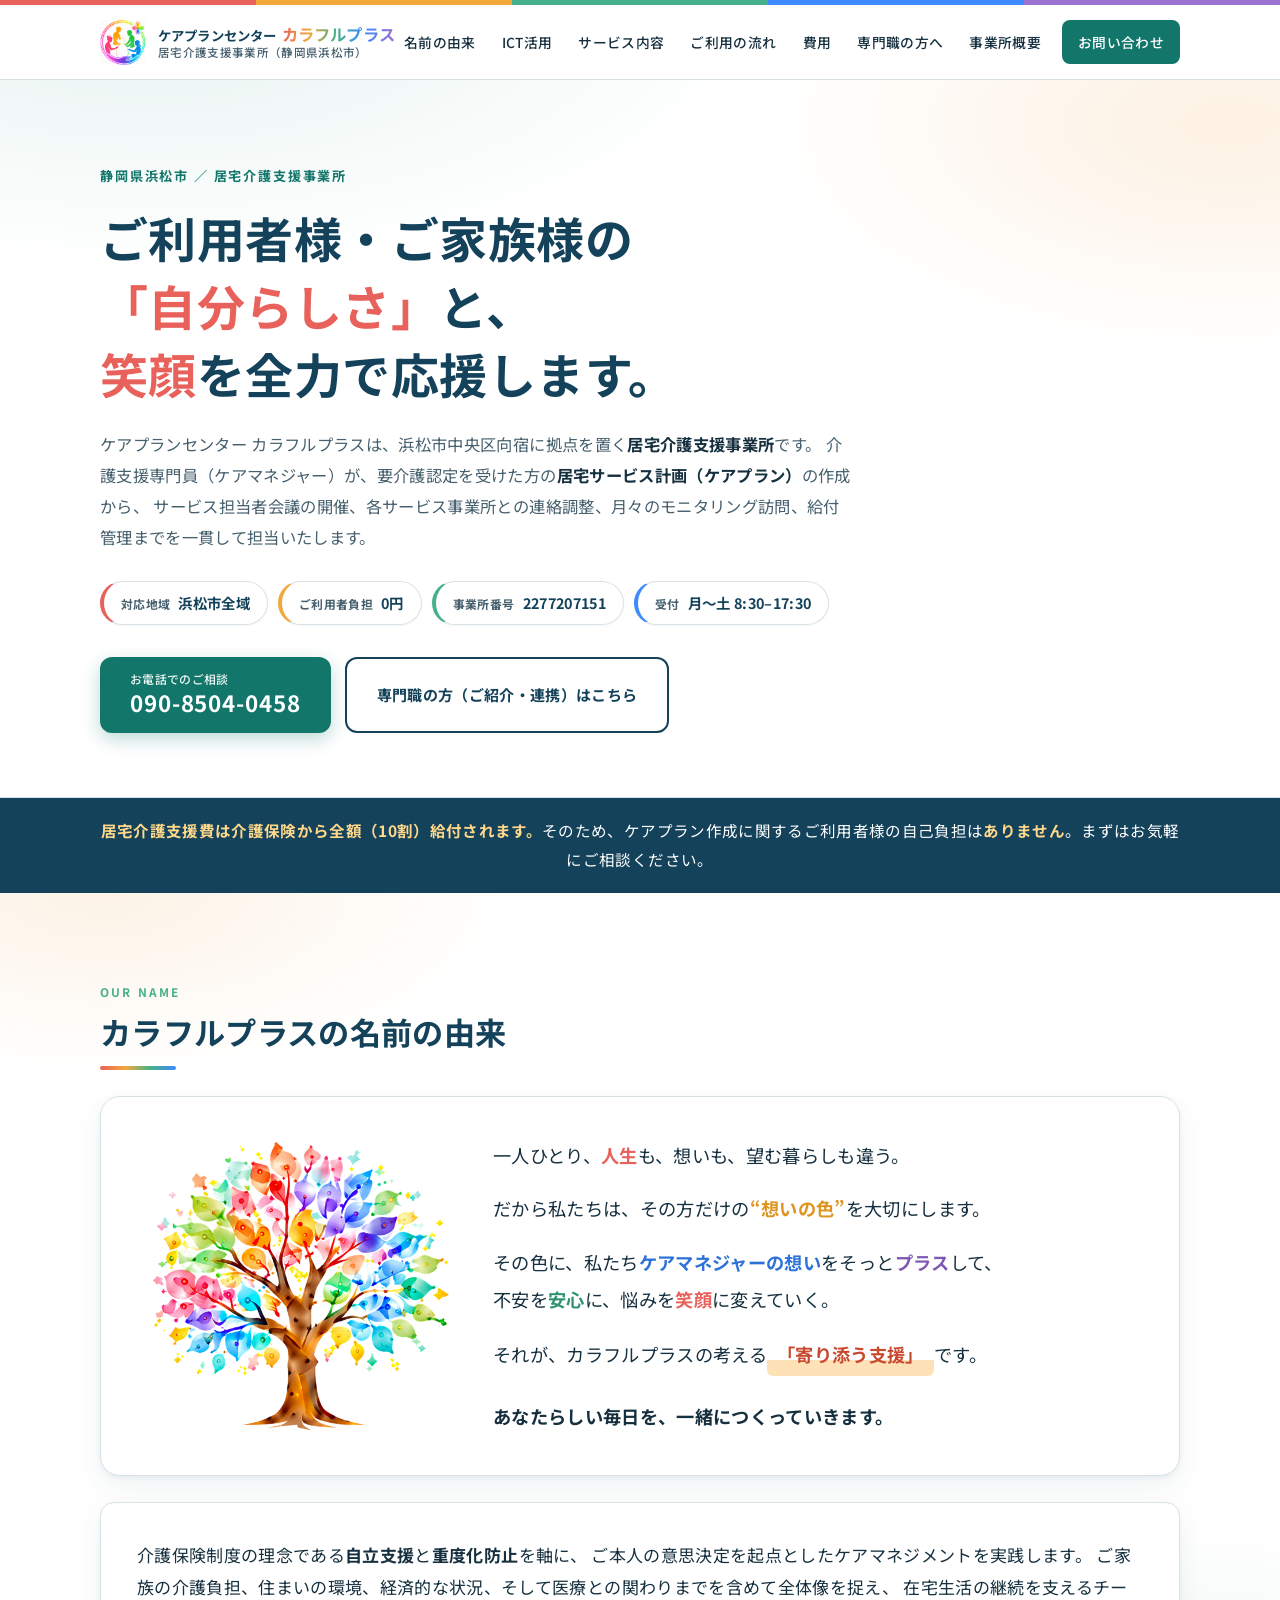
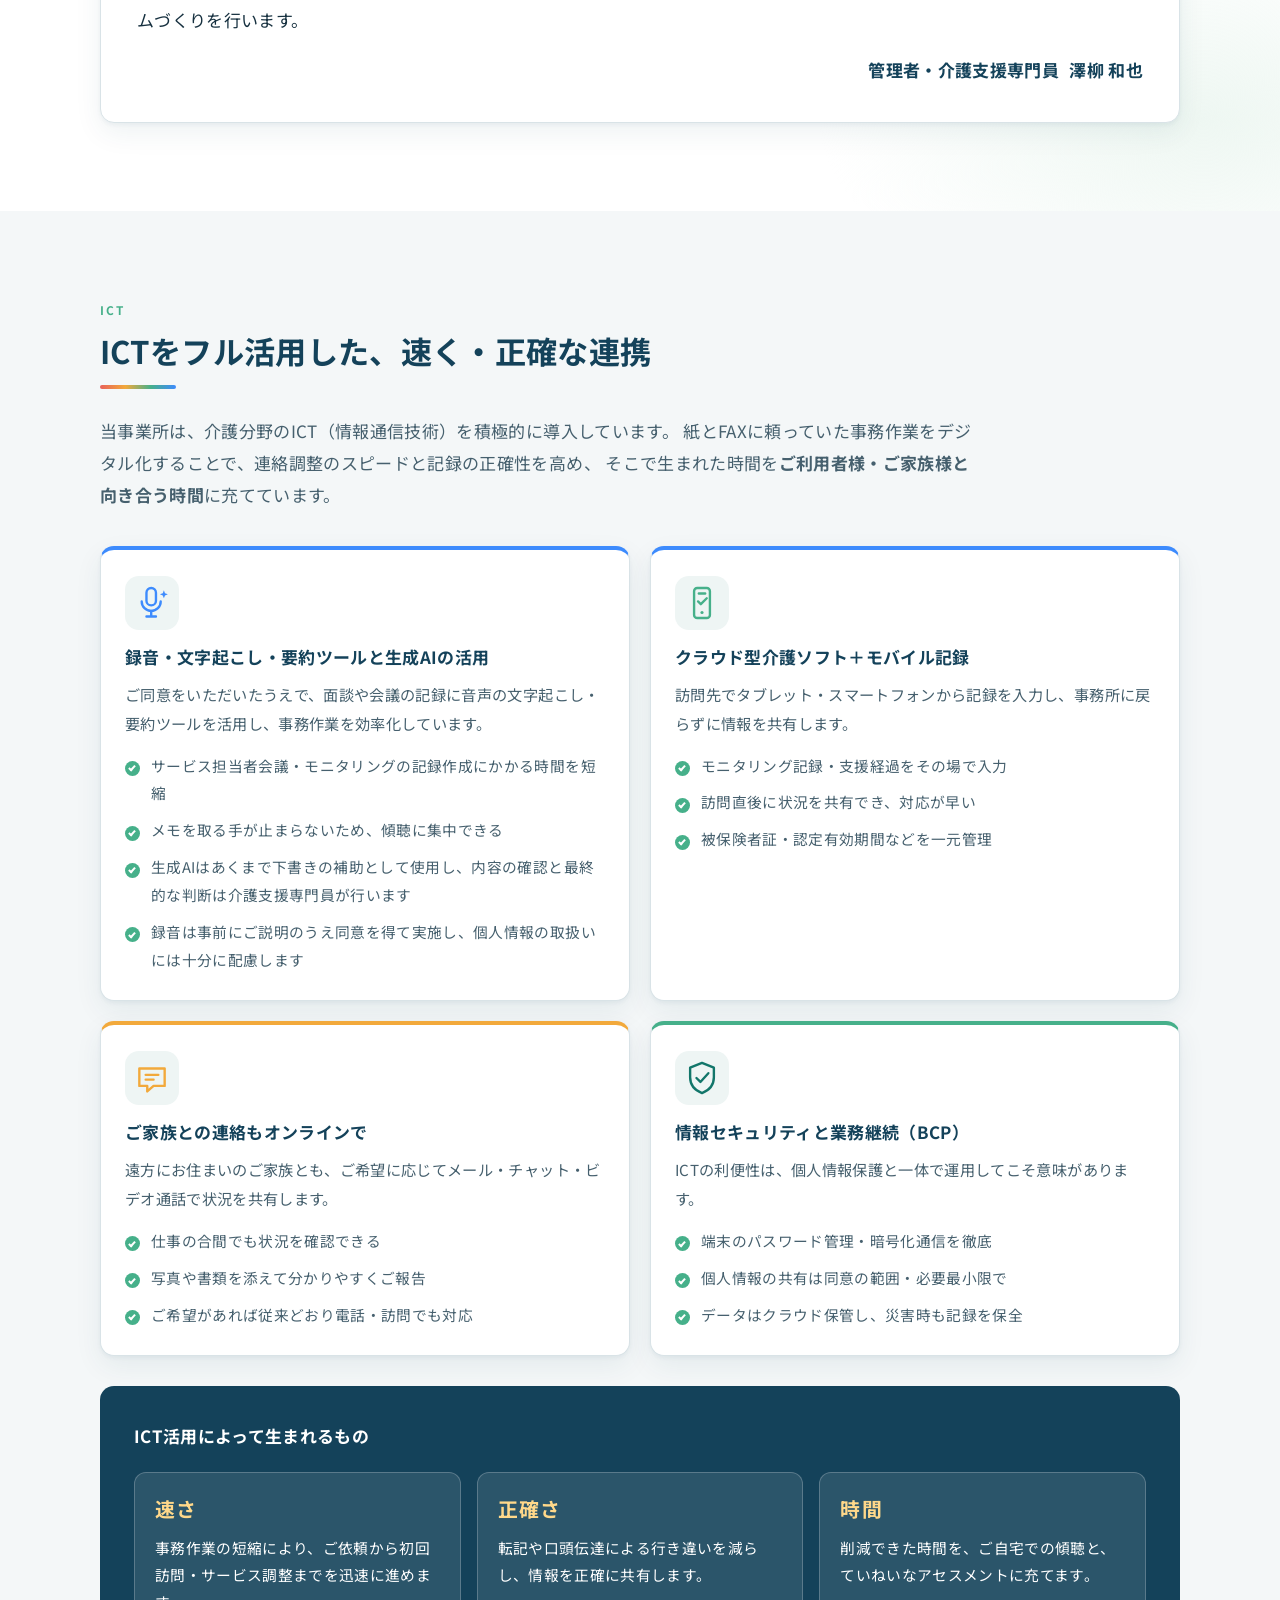
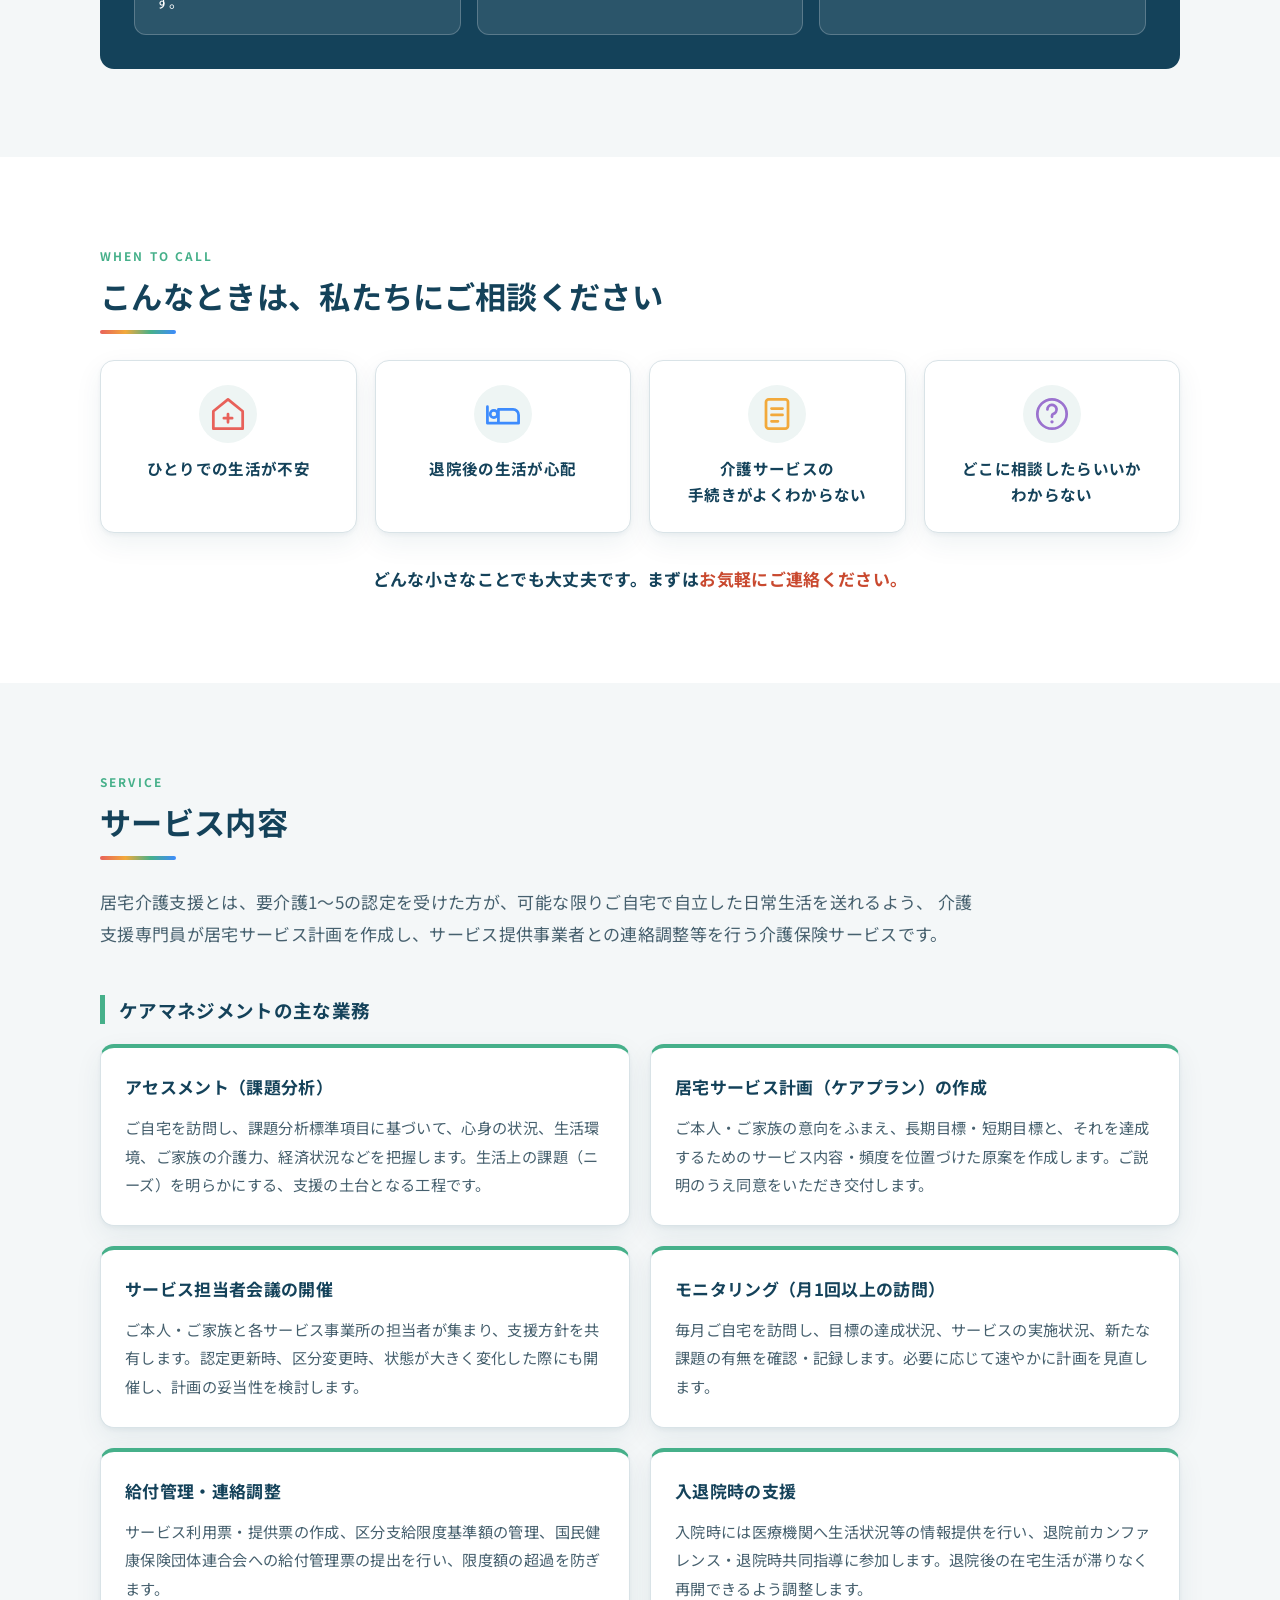
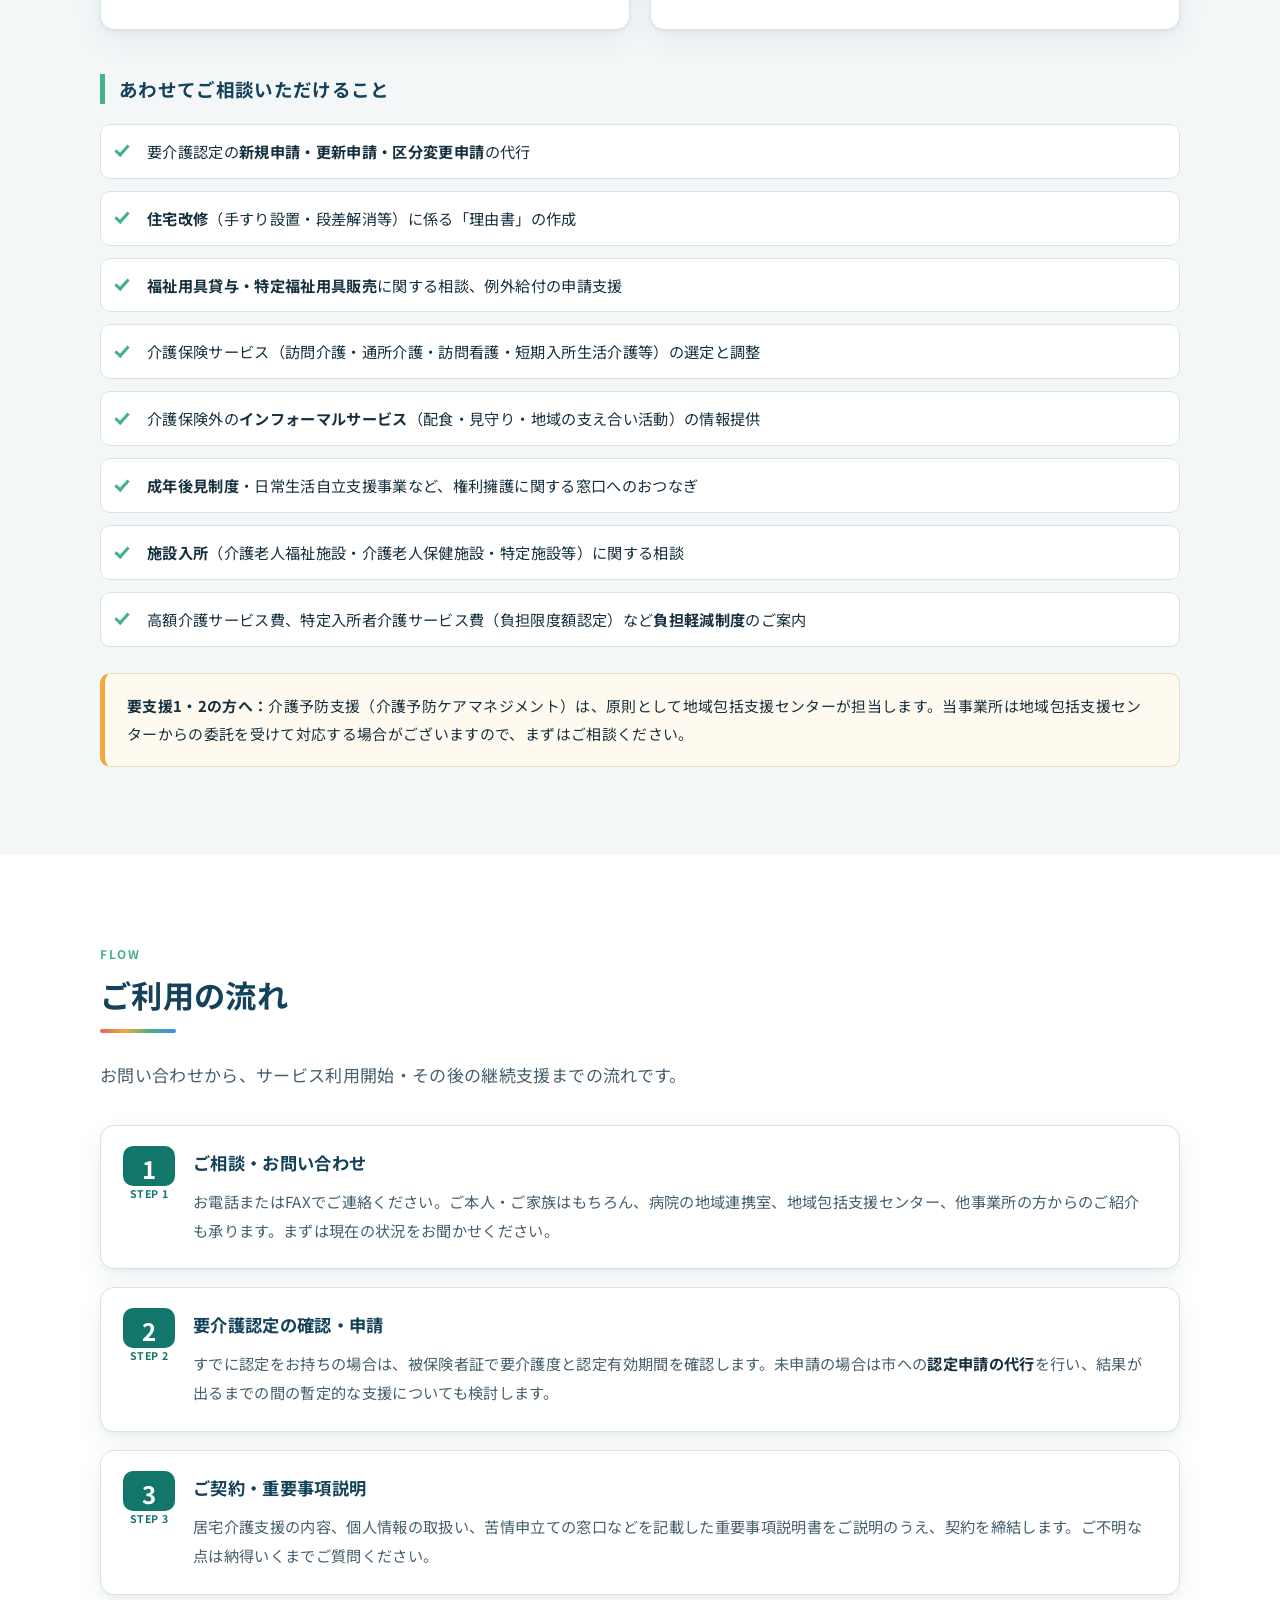
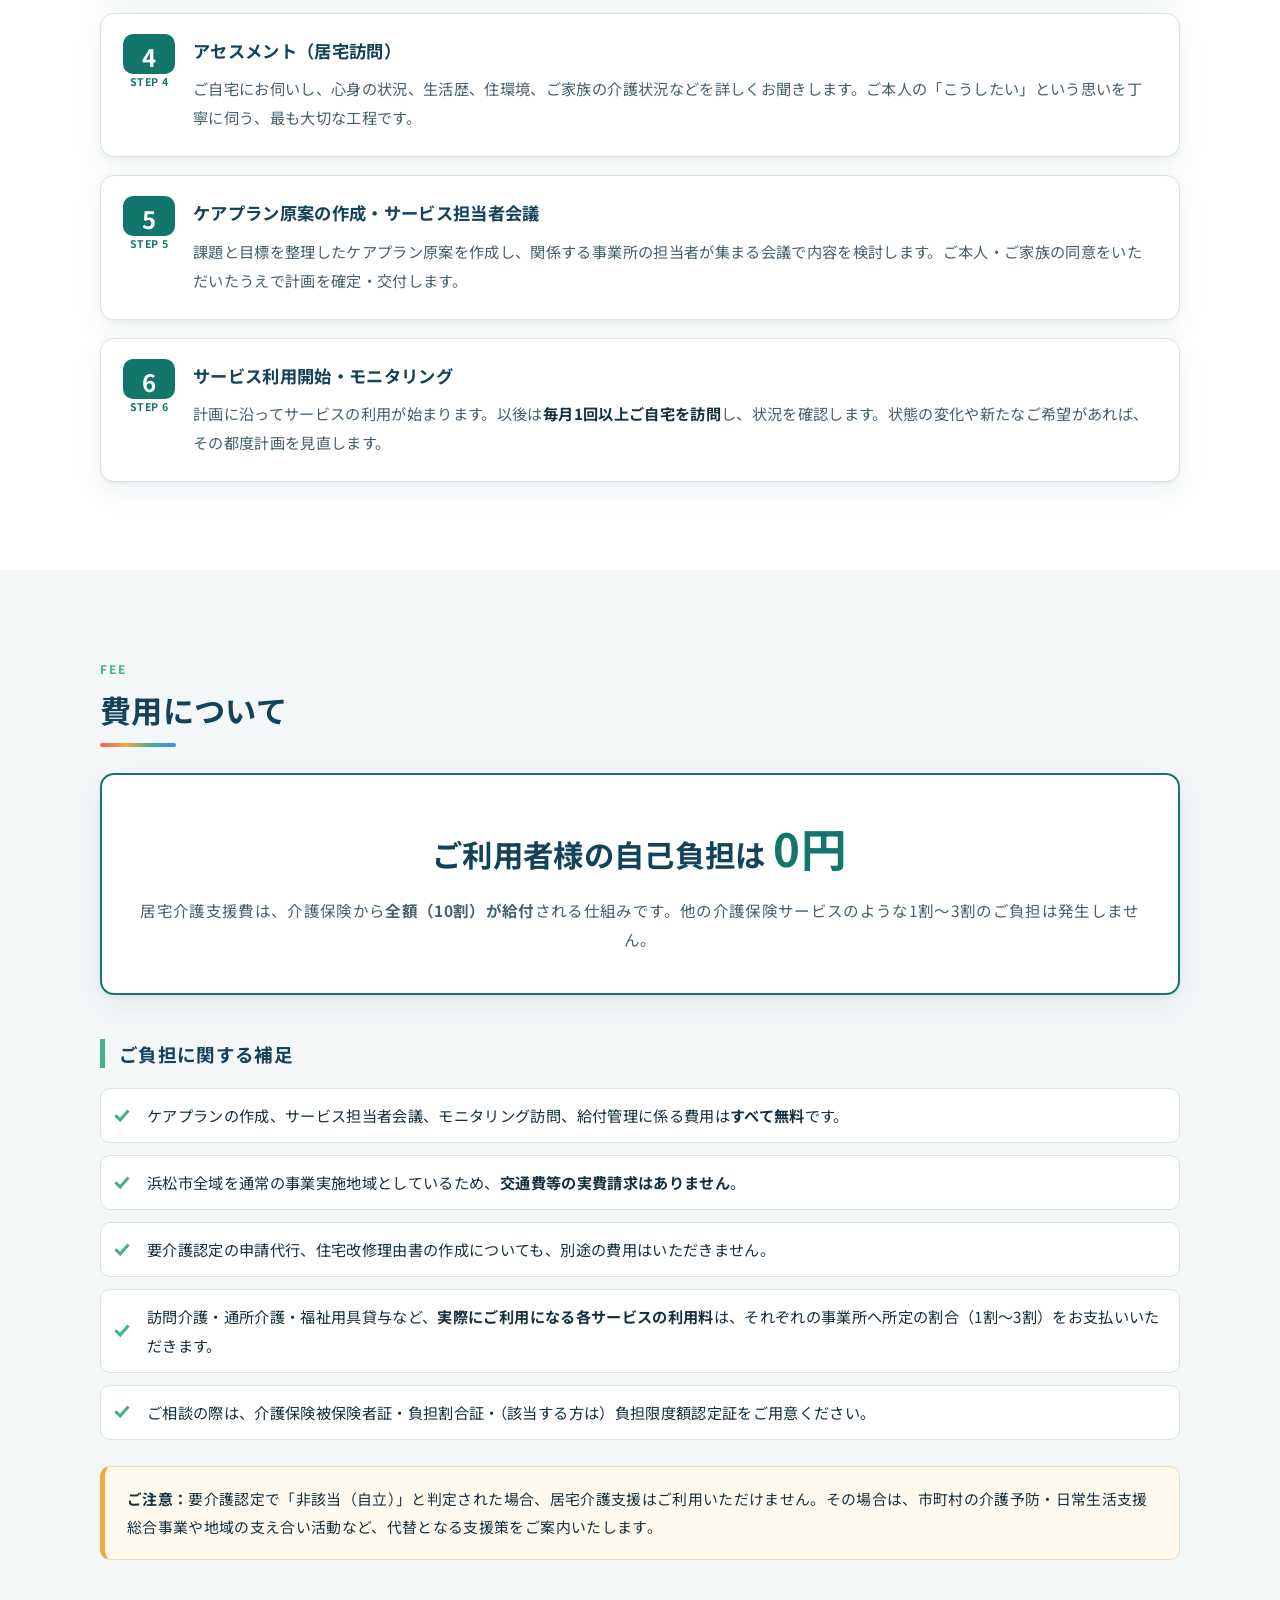
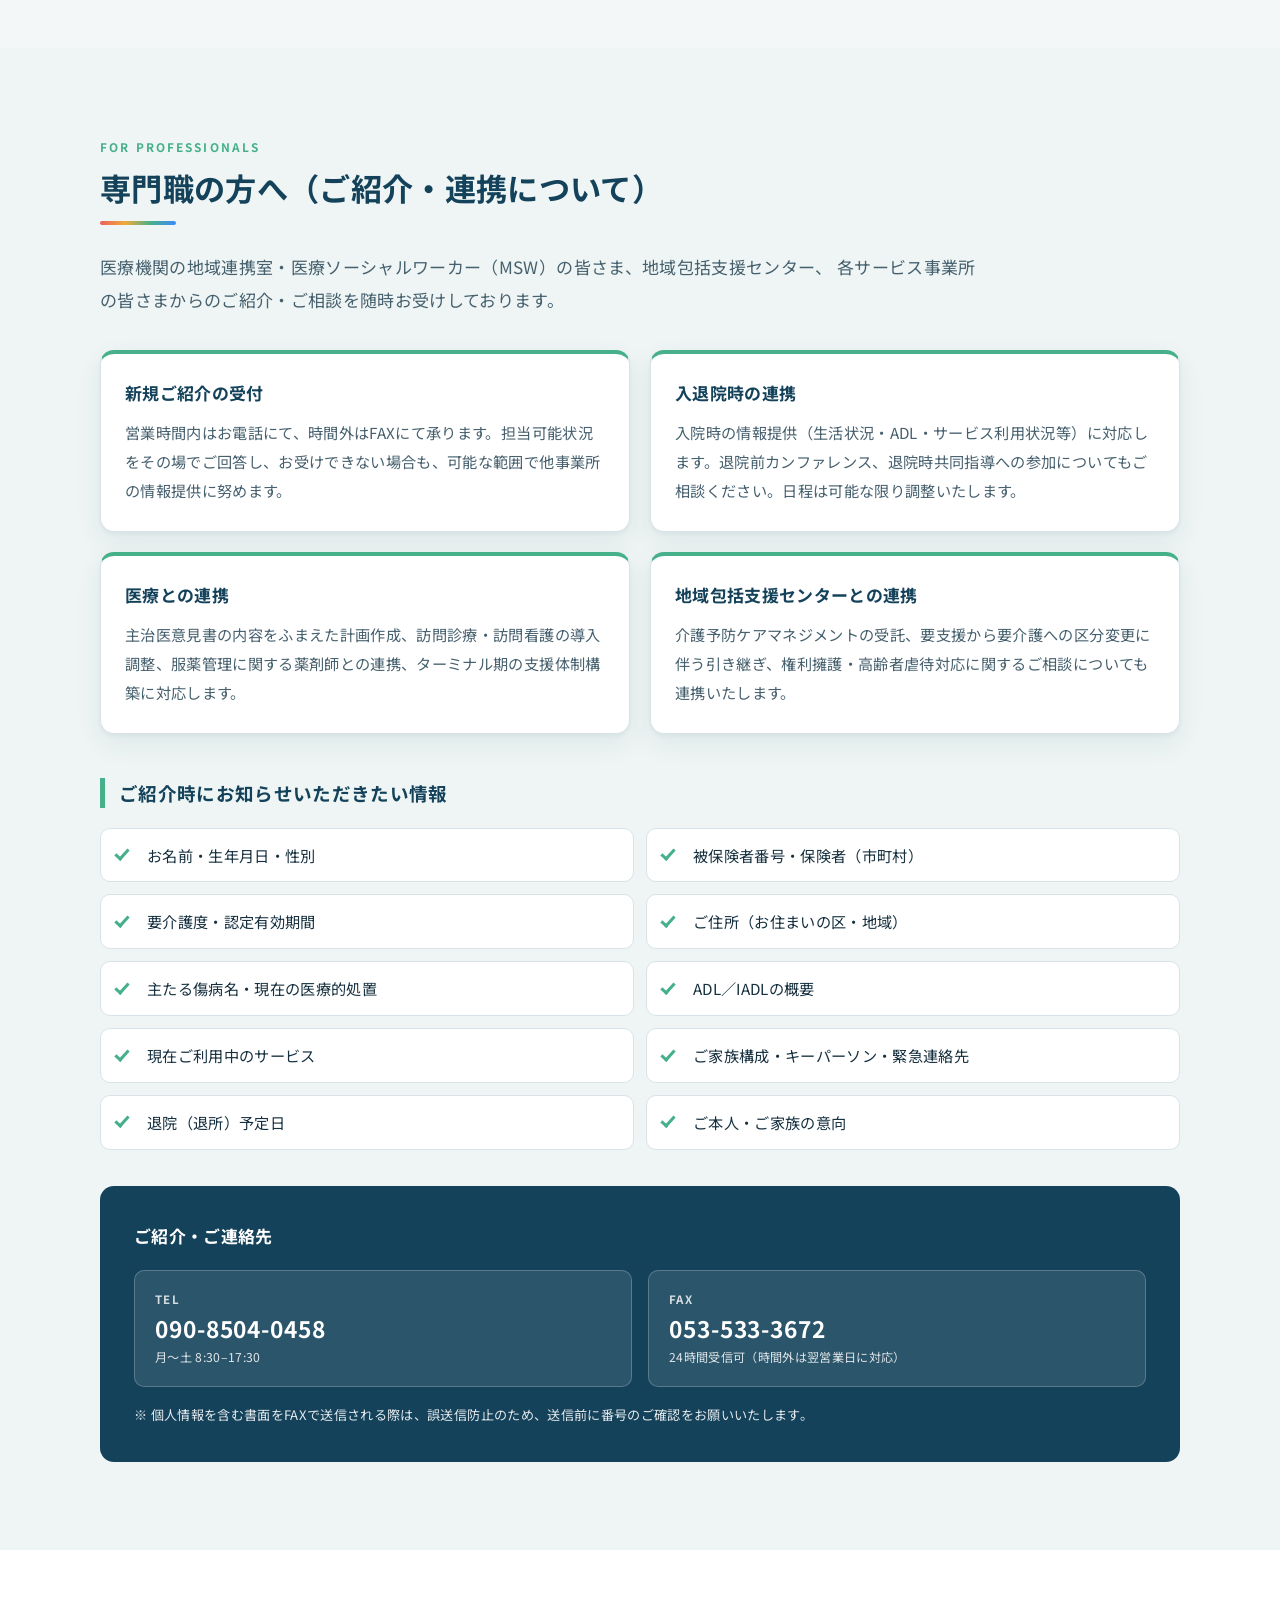
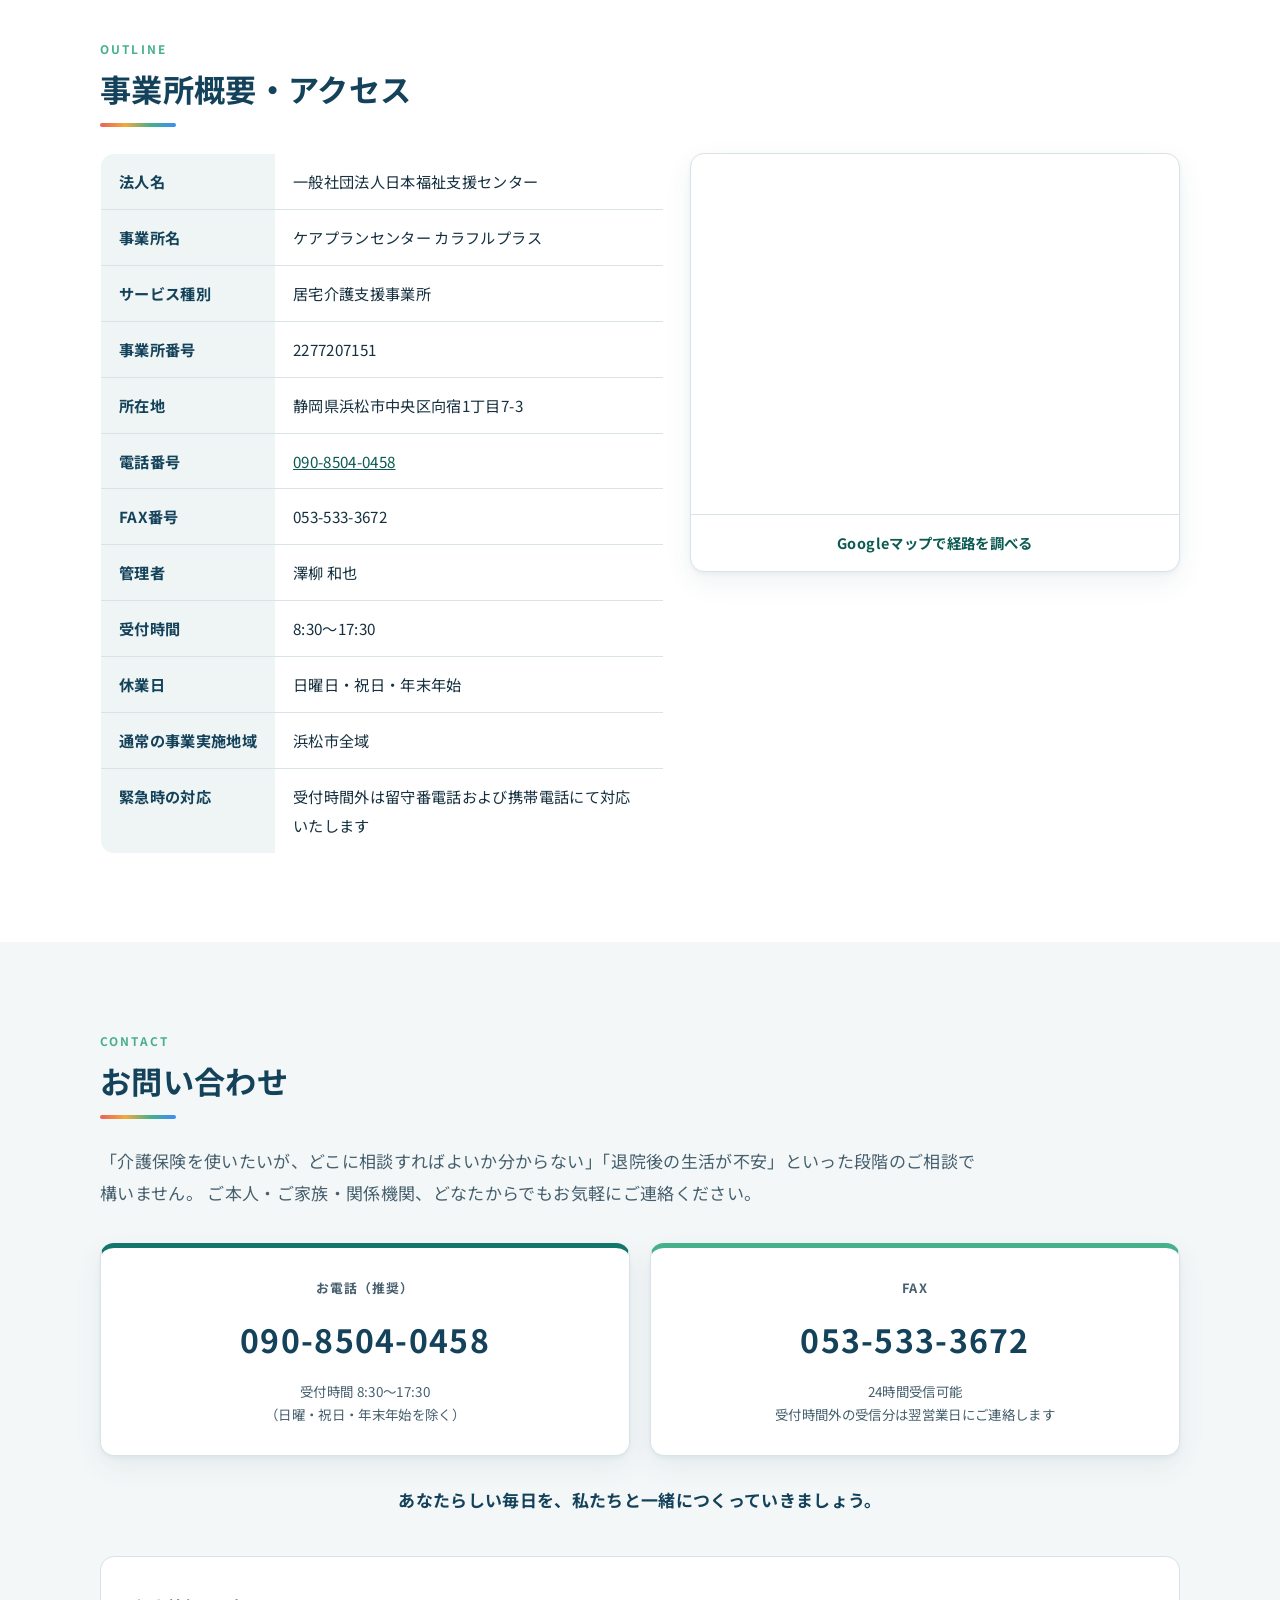
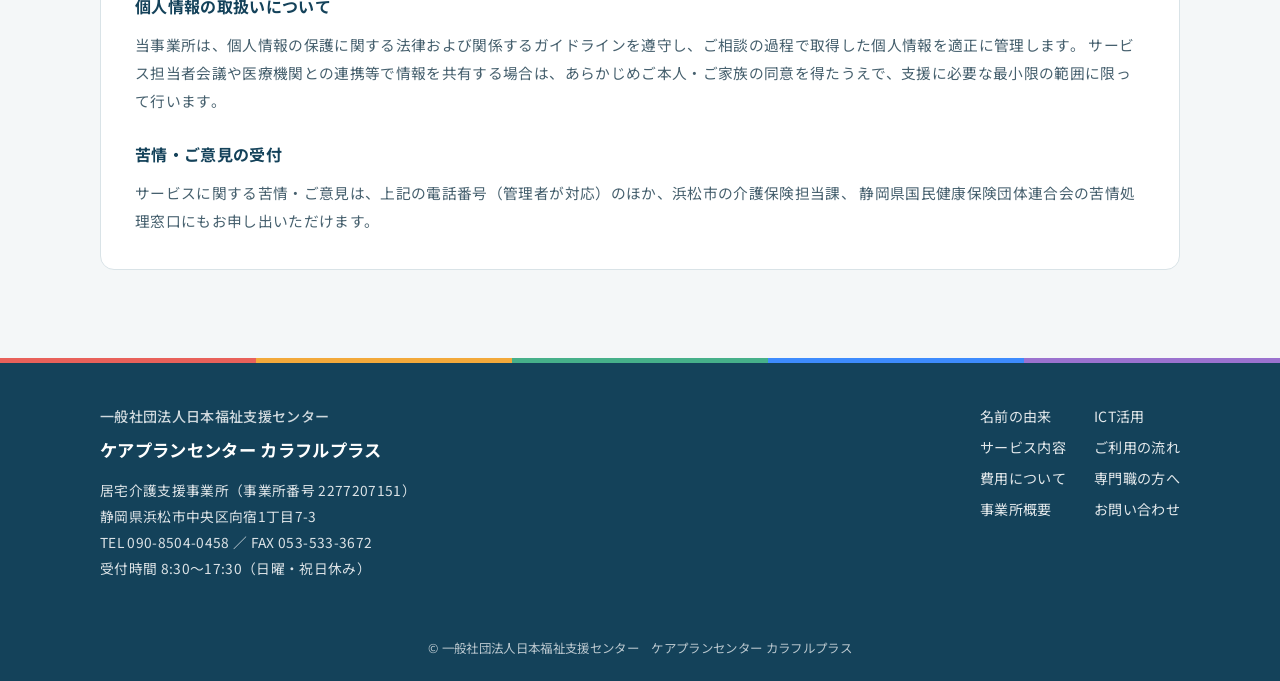
==== commit e457d77d: "スマートフォン表示の署名と費用見出しの改行を調整 ・署名を役職と氏名に分割し、幅560px以下では改行して右揃え。   端末幅によって氏名だけが折り返され、ずれて見える問題を解消。 ・費用見出しの「0" ====
--- a/index.html
+++ b/index.html
@@ -6,6 +6,9 @@
 <title>ケアプランセンター カラフルプラス｜浜松市の居宅介護支援事業所（ケアマネジャー）</title>
 <meta name="description" content="静岡県浜松市中央区向宿の居宅介護支援事業所です。ご利用者様・ご家族様の「自分らしさ」と笑顔を応援します。介護支援専門員がケアプラン作成・サービス担当者会議・給付管理・モニタリングを担当。浜松市全域対応、ご利用者様の自己負担はありません。事業所番号2277207151。">
 <meta name="format-detection" content="telephone=no">
+<!-- 独自ドメインを接続した際は、canonical と og:url、sitemap.xml のURLも変更してください -->
+<link rel="canonical" href="https://colorful-plus-site.pages.dev/">
+<meta property="og:url" content="https://colorful-plus-site.pages.dev/">
 <meta property="og:type" content="website">
 <meta property="og:title" content="ケアプランセンター カラフルプラス｜浜松市の居宅介護支援事業所">
 <meta property="og:description" content="その方だけの“想いの色”に、ケアマネジャーの想いをそっとプラス。浜松市全域対応の居宅介護支援事業所です。">
@@ -116,7 +119,7 @@
           ご家族の介護負担、住まいの環境、経済的な状況、そして医療との関わりまでを含めて全体像を捉え、
           在宅生活の継続を支えるチームづくりを行います。
         </p>
-        <p class="sign">管理者・介護支援専門員　澤柳 和也</p>
+        <p class="sign"><span class="sign-role">管理者・介護支援専門員</span> <span class="sign-name">澤柳 和也</span></p>
       </div>
     </div>
   </section>
--- a/assets/style.css
+++ b/assets/style.css
@@ -345,6 +345,7 @@
   font-weight: 700;
   color: var(--navy);
 }
+.sign-role { margin-right: .35em; }
 
 /* ---------- cards ---------- */
 .cards { display: grid; gap: 20px; }
@@ -1006,6 +1007,21 @@
   .hero h1 { font-size: 1.62rem; }
   .btn-main { font-size: 1.28rem; }
   .hero-badges li { font-size: .84rem; padding-inline: 14px; }
+
+  /* 署名は役職と氏名を改行して、中途半端な折り返しを防ぐ */
+  .sign-role {
+    display: block;
+    margin-right: 0;
+    font-size: .88em;
+    font-weight: 500;
+    color: var(--ink-soft);
+  }
+  .sign-name { display: block; margin-top: 2px; }
+
+  /* 「0円」を独立した行にして読みやすくする。
+     前半の一文が2行に割れないよう文字サイズを抑え、その分「0円」を大きくする */
+  .fee-big { font-size: 1.2rem; }
+  .fee-big em { display: block; margin-top: 4px; font-size: 1.8em; }
 }
 
 @media (prefers-reduced-motion: reduce) {
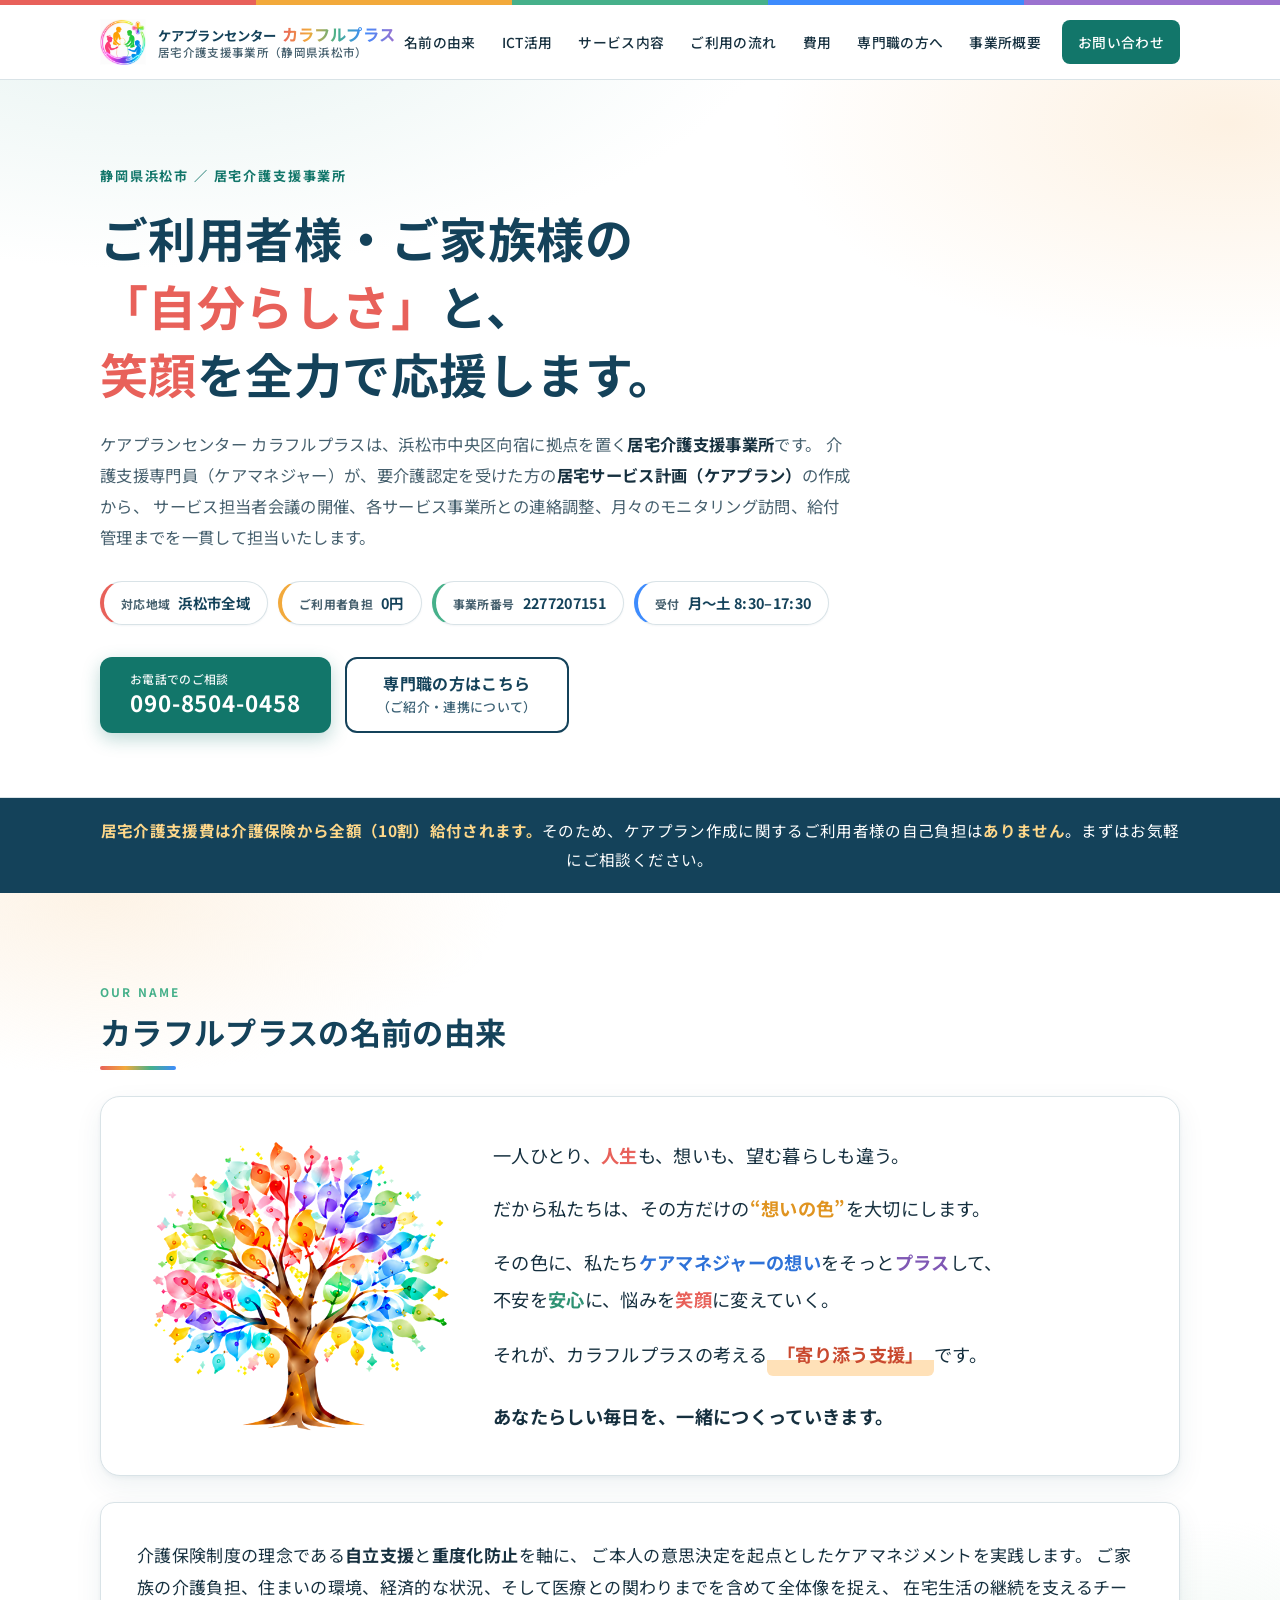
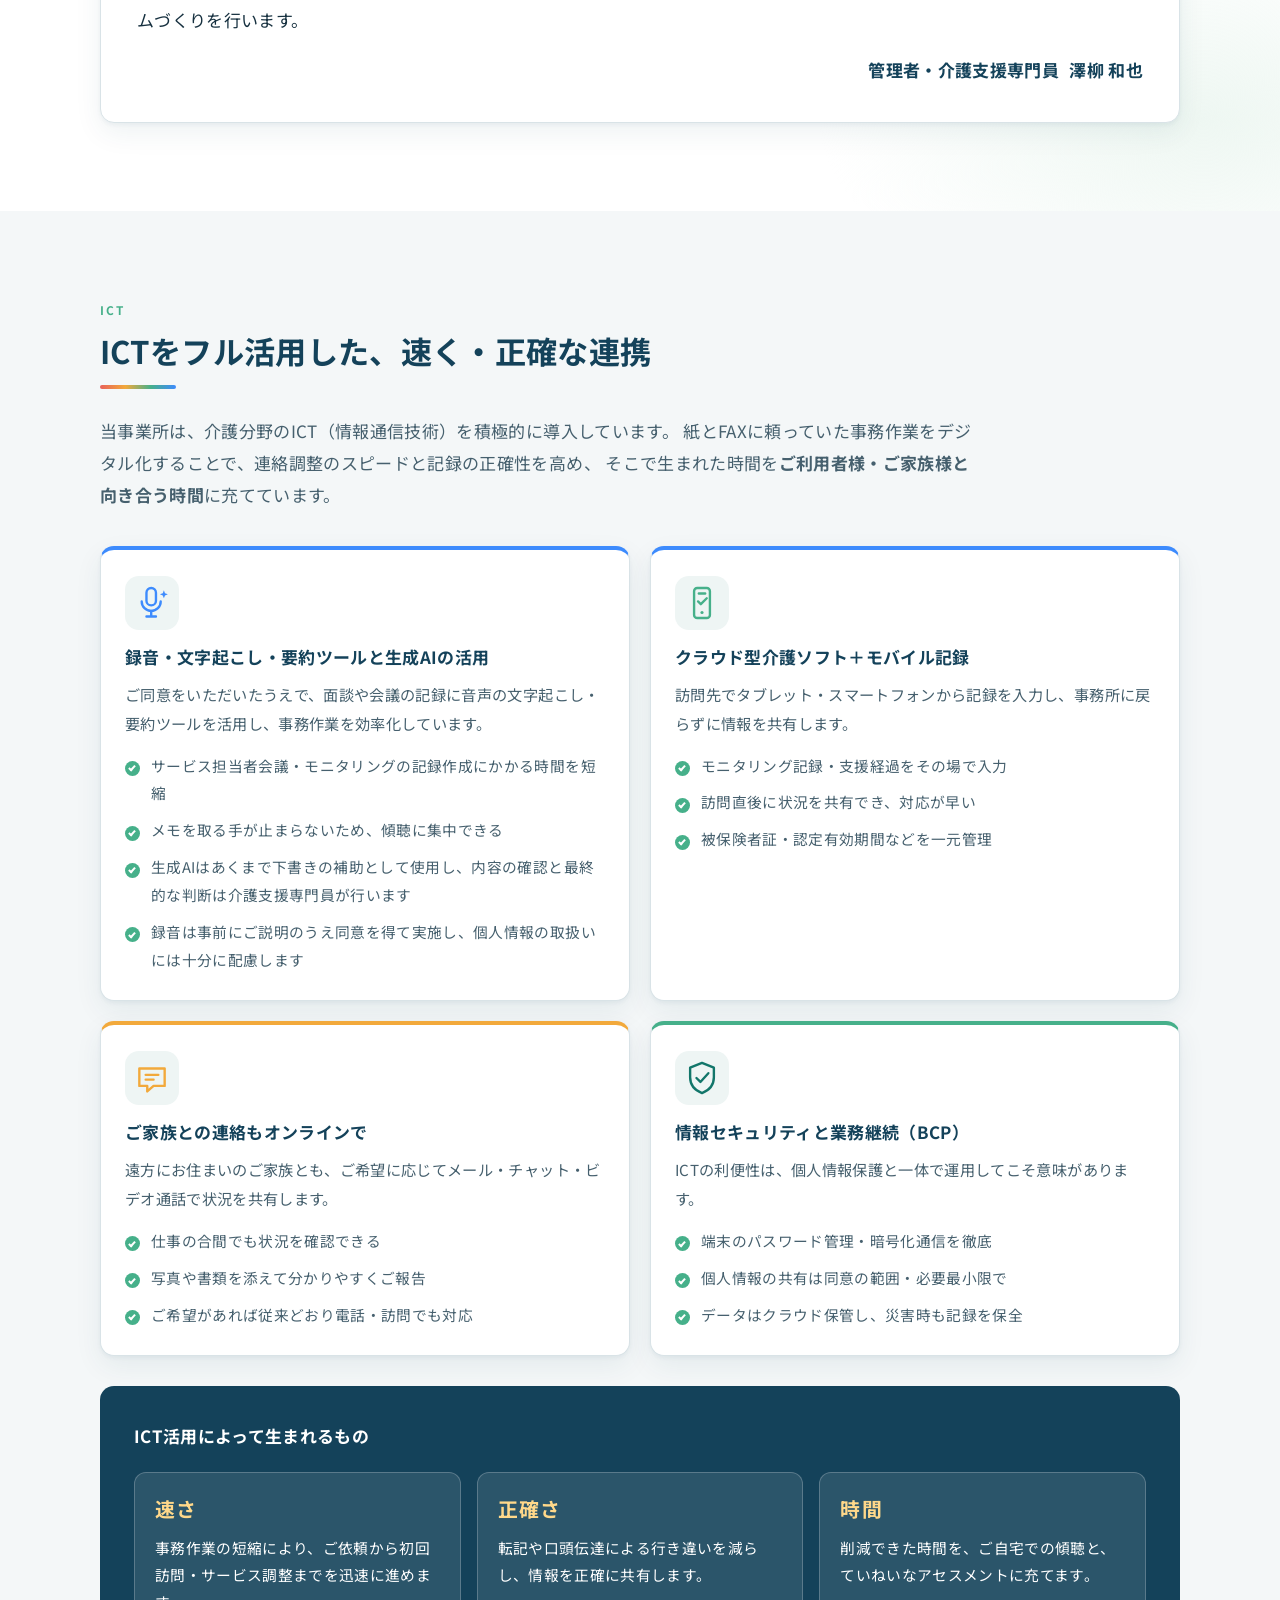
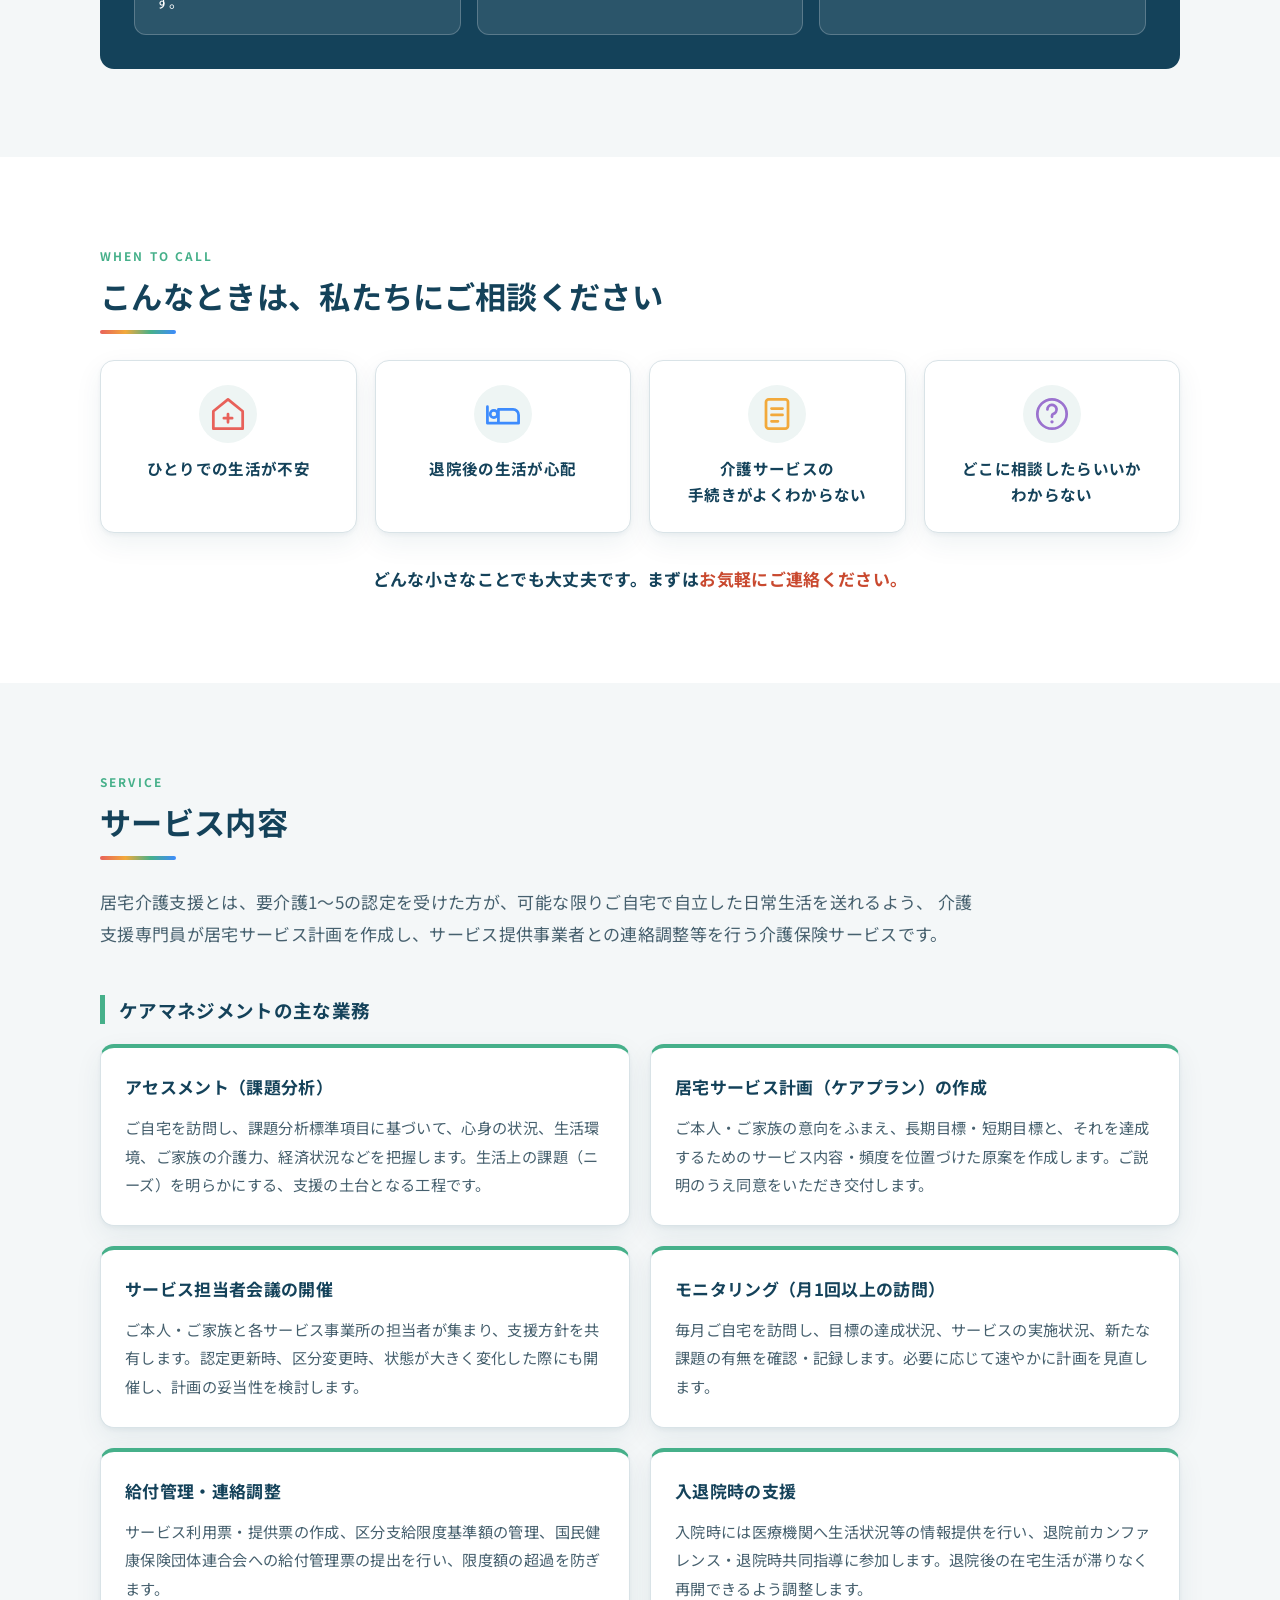
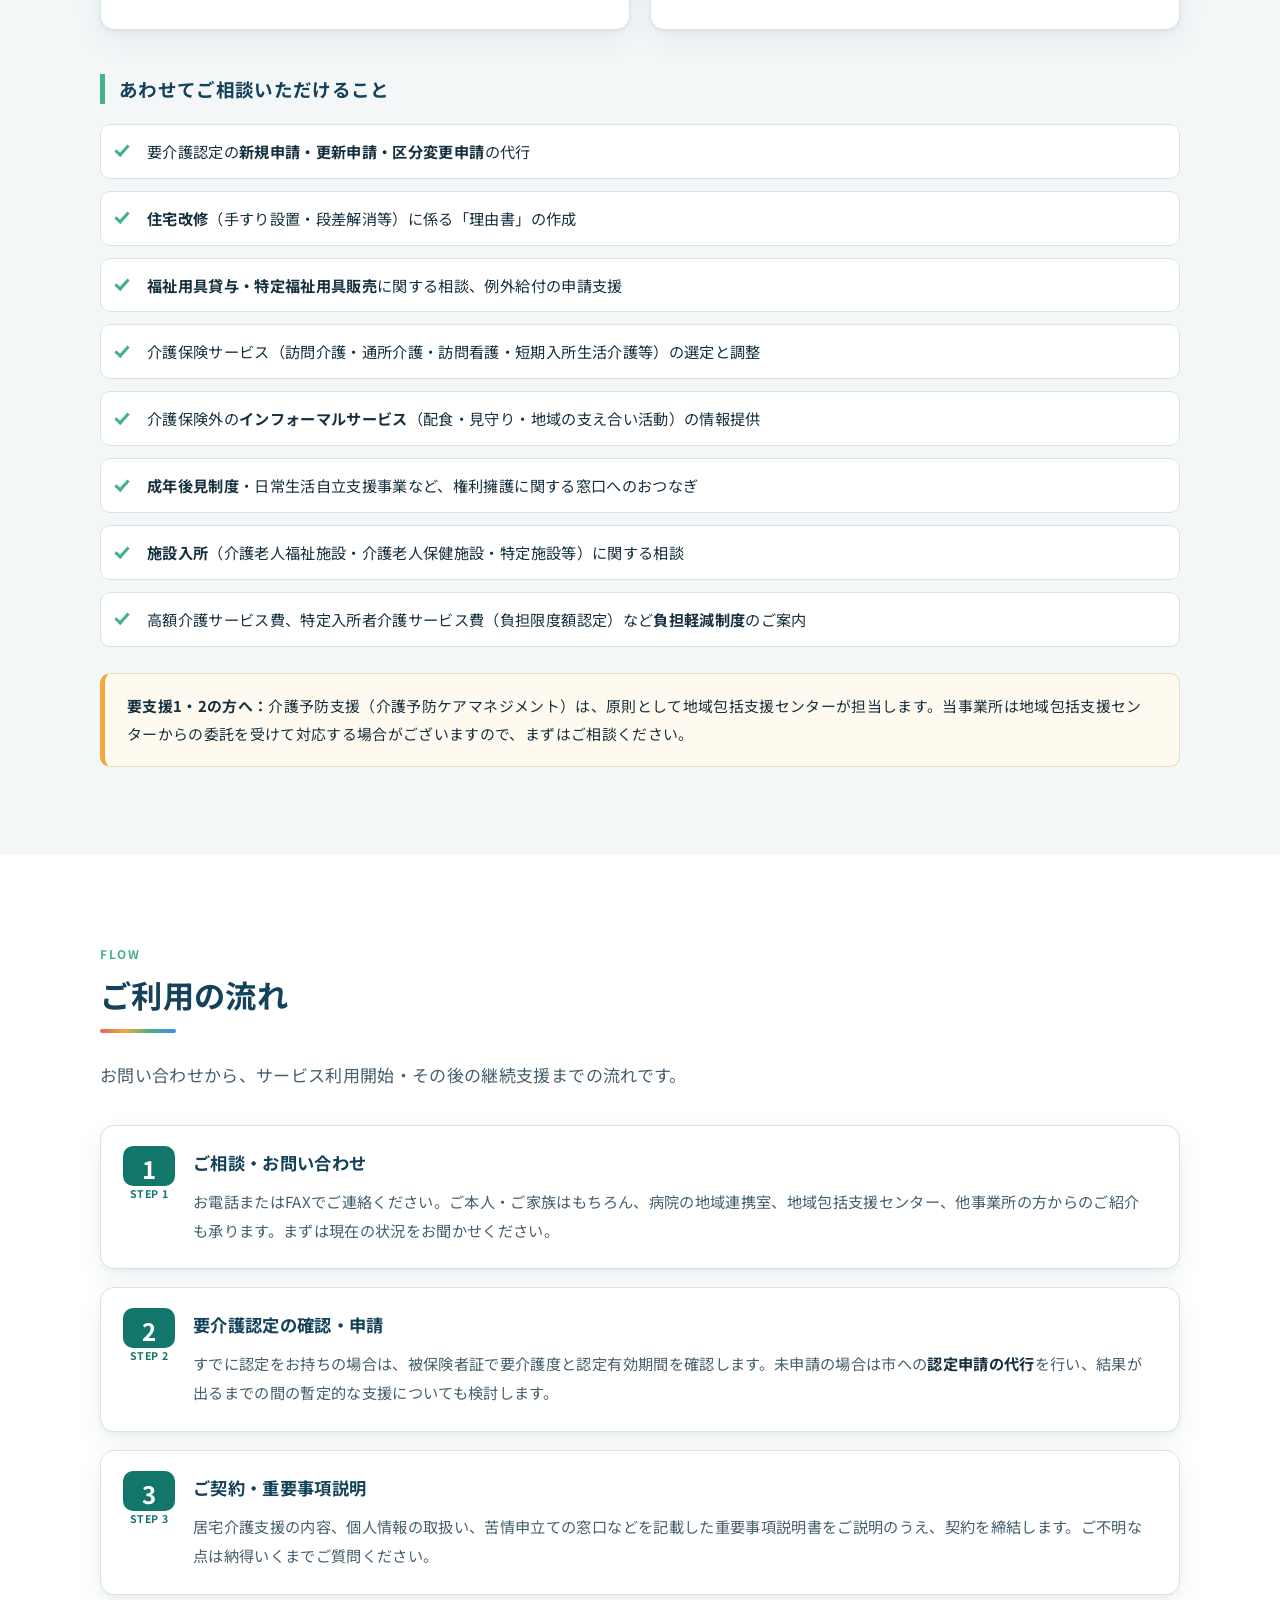
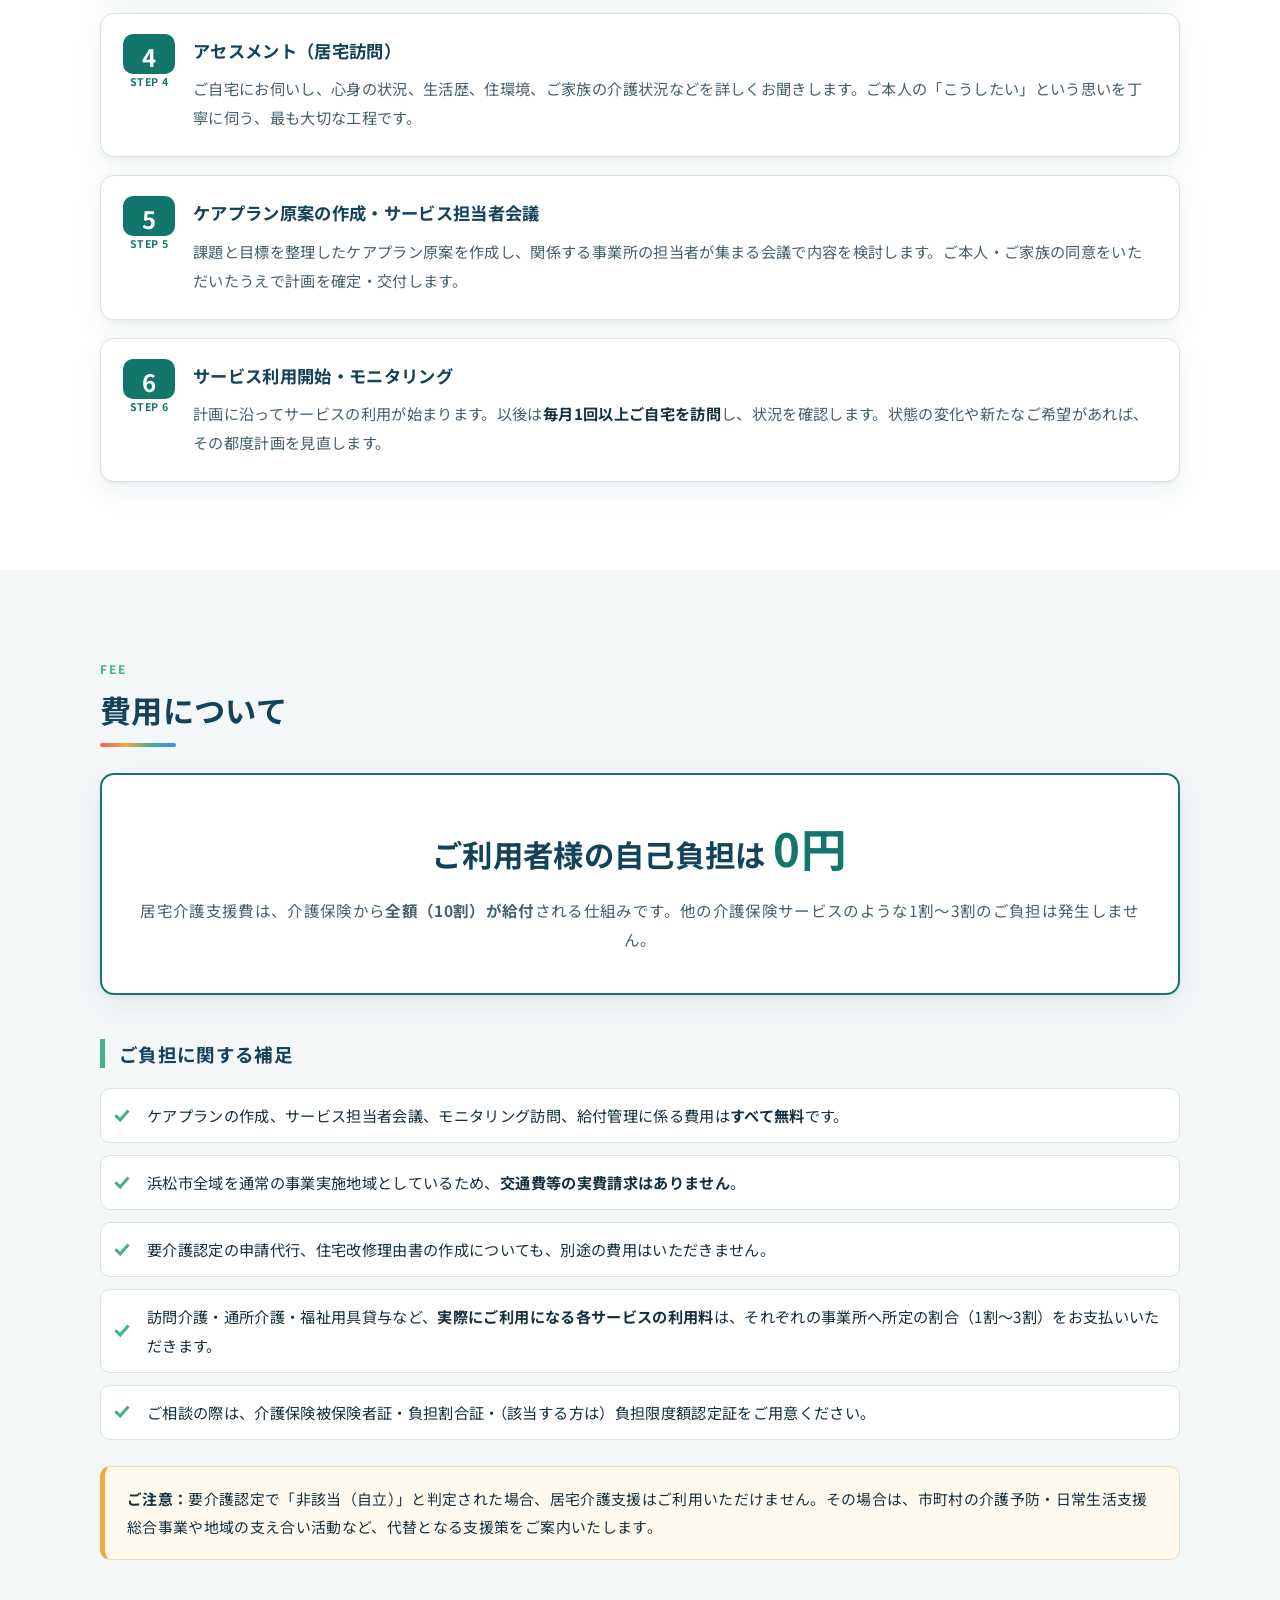
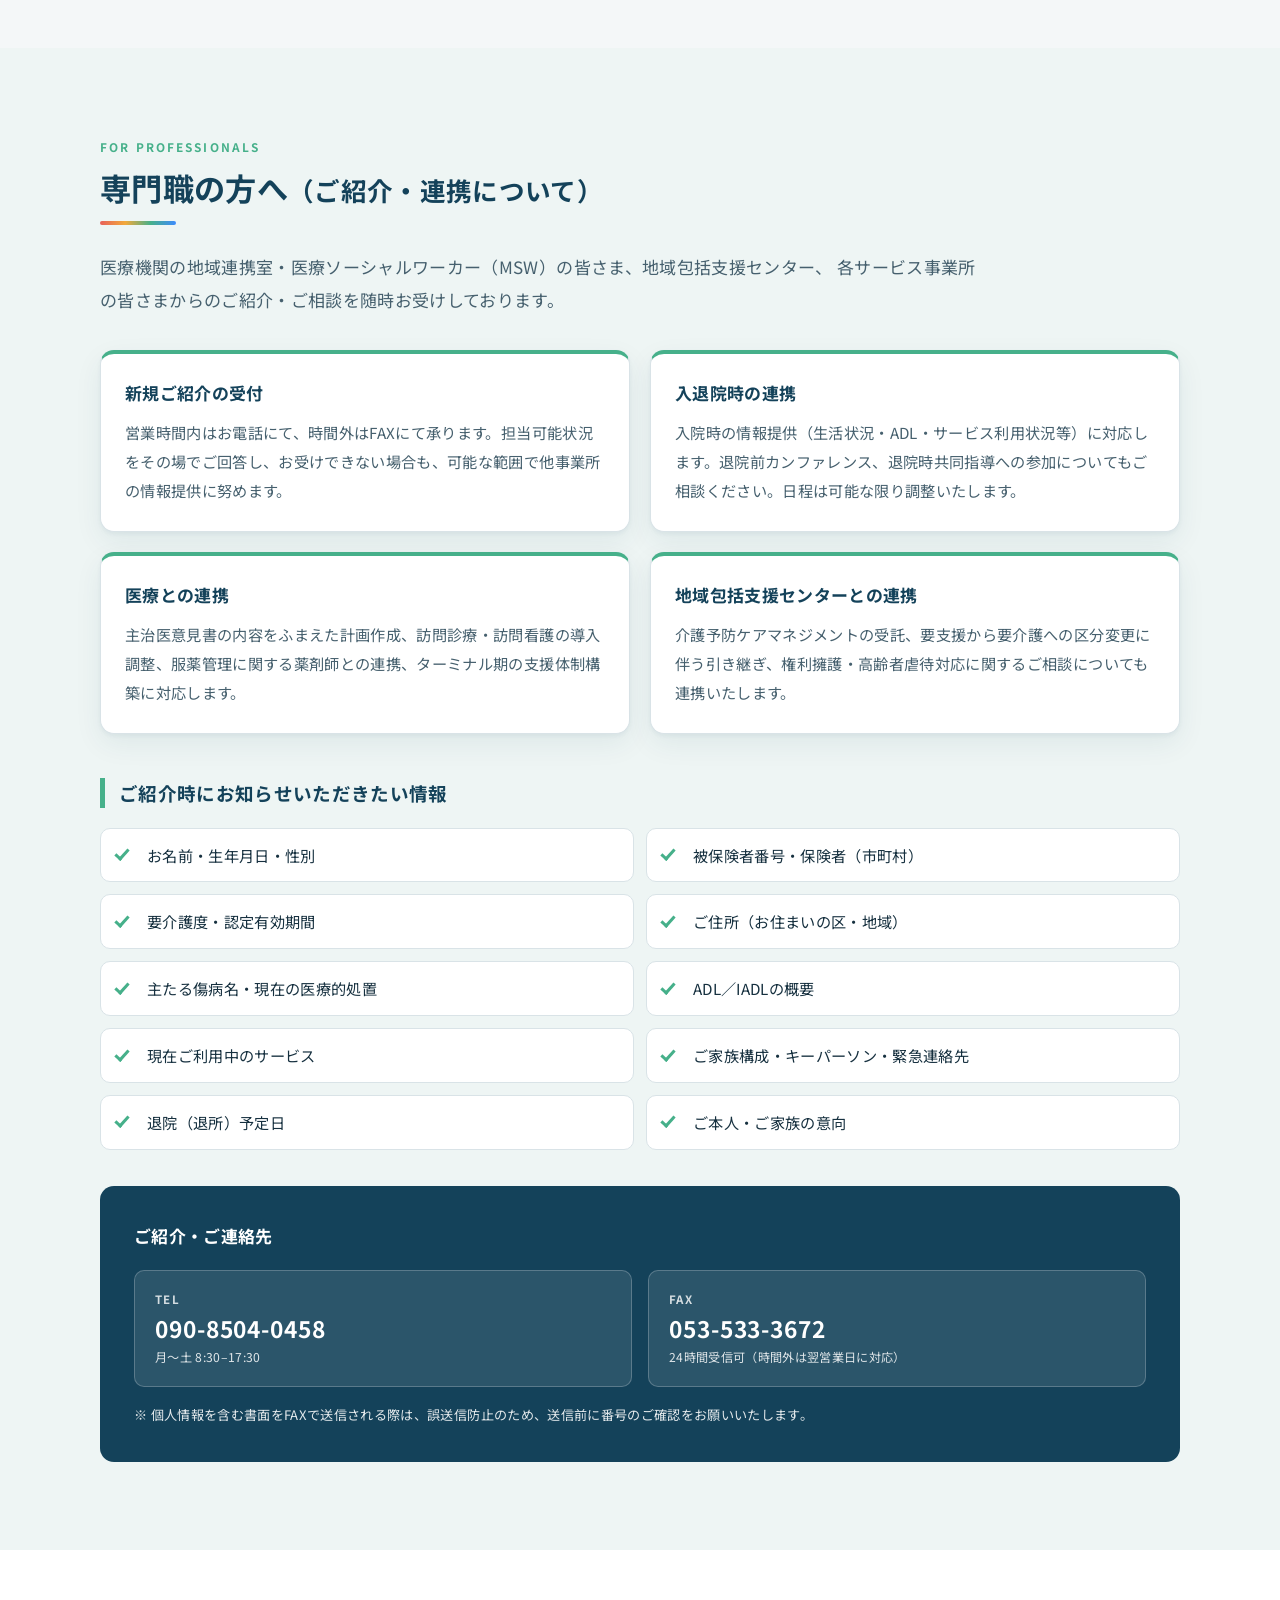
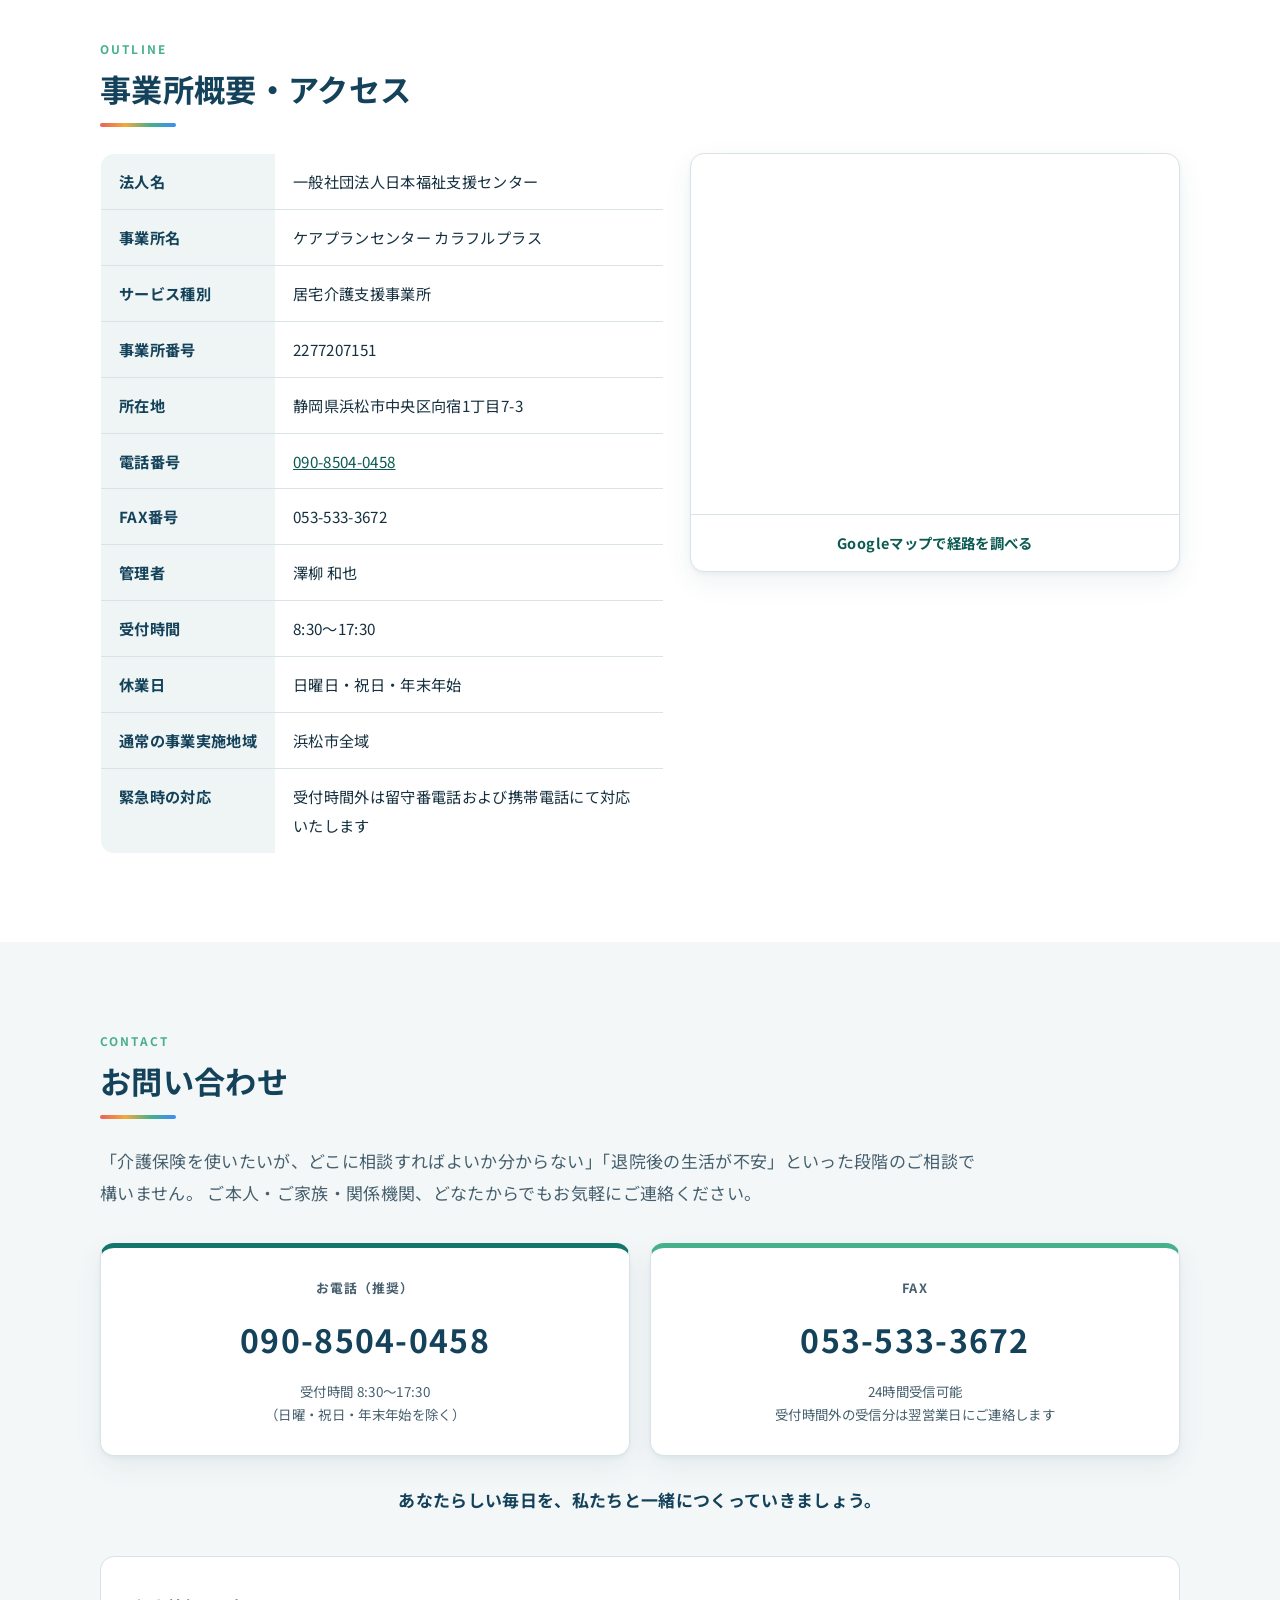
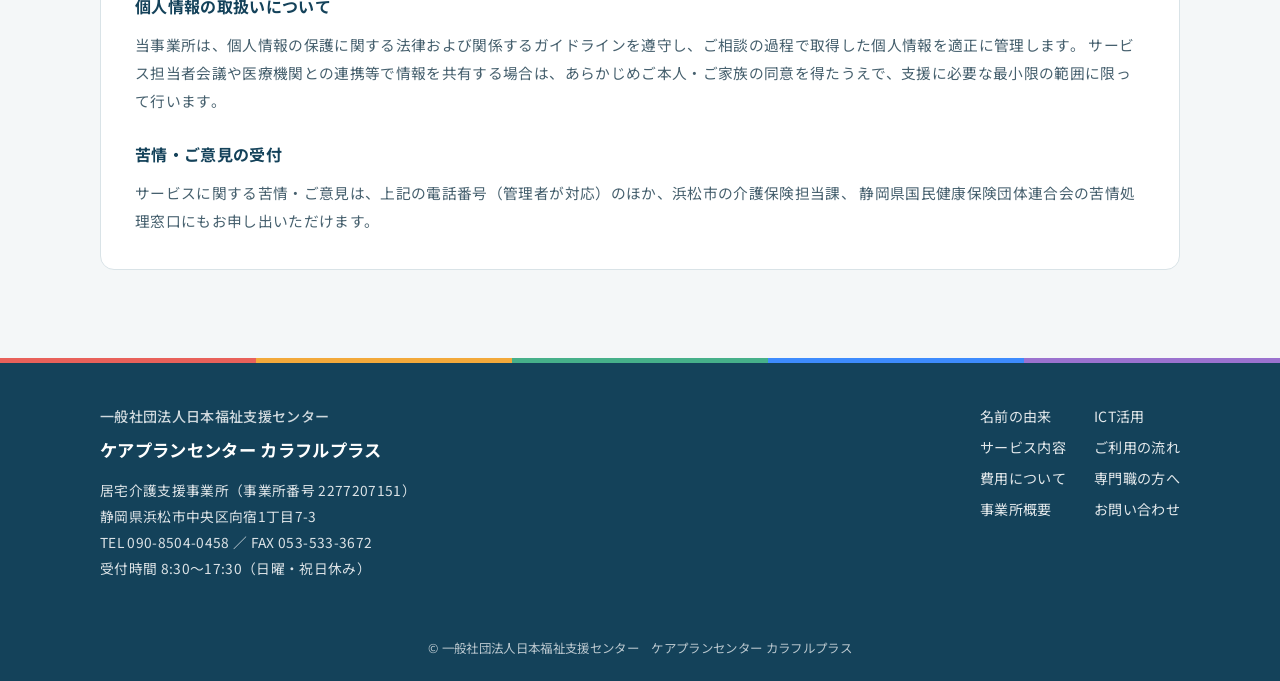
==== commit 6a130bed: "見出しとボタンの折り返し位置を整える ・専門職向けボタンを「専門職の方はこちら」「（ご紹介・連携について）」   の2段組みにし、電話ボタンと高さを揃えた。 ・「専門職の方へ」の見出しは、かっこ書きを" ====
--- a/index.html
+++ b/index.html
@@ -79,7 +79,10 @@
           <span class="btn-sub">お電話でのご相談</span>
           <span class="btn-main">090-8504-0458</span>
         </a>
-        <a class="btn btn-ghost" href="#pro">専門職の方（ご紹介・連携）はこちら</a>
+        <a class="btn btn-ghost" href="#pro">
+          <span class="btn-ghost-main">専門職の方はこちら</span>
+          <span class="btn-ghost-note">（ご紹介・連携について）</span>
+        </a>
       </div>
     </div>
   </section>
@@ -128,7 +131,7 @@
   <section class="section section-alt" id="ict">
     <div class="wrap">
       <p class="sec-eyebrow">ICT</p>
-      <h2 class="sec-title">ICTをフル活用した、速く・正確な連携</h2>
+      <h2 class="sec-title"><span class="nw">ICTをフル活用した、</span><span class="nw">速く・正確な連携</span></h2>
       <p class="sec-lead">
         当事業所は、介護分野のICT（情報通信技術）を積極的に導入しています。
         紙とFAXに頼っていた事務作業をデジタル化することで、連絡調整のスピードと記録の正確性を高め、
@@ -205,7 +208,7 @@
   <section class="section section-trigger">
     <div class="wrap">
       <p class="sec-eyebrow">When to call</p>
-      <h2 class="sec-title">こんなときは、私たちにご相談ください</h2>
+      <h2 class="sec-title"><span class="nw">こんなときは、</span><span class="nw">私たちにご相談ください</span></h2>
 
       <ul class="triggers">
         <li>
@@ -360,7 +363,7 @@
   <section class="section section-pro" id="pro">
     <div class="wrap">
       <p class="sec-eyebrow">For professionals</p>
-      <h2 class="sec-title">専門職の方へ（ご紹介・連携について）</h2>
+      <h2 class="sec-title">専門職の方へ<span class="title-note">（ご紹介・連携について）</span></h2>
       <p class="sec-lead">
         医療機関の地域連携室・医療ソーシャルワーカー（MSW）の皆さま、地域包括支援センター、
         各サービス事業所の皆さまからのご紹介・ご相談を随時お受けしております。
--- a/assets/style.css
+++ b/assets/style.css
@@ -260,12 +260,16 @@
 .btn-main { font-size: 1.4rem; letter-spacing: .04em; }
 .btn-ghost {
   justify-content: center;
+  align-items: center;
   background: #fff;
   color: var(--navy);
   border: 2px solid var(--navy);
   font-size: .94rem;
+  text-align: center;
 }
 .btn-ghost:hover { background: var(--navy); color: #fff; }
+.btn-ghost-main { font-size: 1.06em; }
+.btn-ghost-note { margin-top: 2px; font-size: .86em; font-weight: 500; opacity: .82; }
 
 /* ============================================================
    NOTICE BAR
@@ -321,6 +325,12 @@
   margin: 0 0 34px;
   color: var(--ink-soft);
 }
+
+/* 見出しの補足（かっこ書き）。狭い画面では改行して語中で切れないようにする */
+.title-note { font-size: .82em; }
+
+/* 語句の途中で折り返させないためのまとまり。狭い画面での改行位置を整える */
+.nw { white-space: nowrap; }
 .sub-title {
   margin: 44px 0 20px;
   padding-left: 14px;
@@ -980,6 +990,13 @@
 
   .btn { width: 100%; text-align: center; align-items: center; }
 
+  .title-note {
+    display: block;
+    margin-top: 5px;
+    font-size: .7em;
+    color: var(--ink-soft);
+  }
+
   .flow li { padding: 74px 22px 22px; }
   .flow li::before { top: 20px; left: 22px; }
   .flow li::after { top: 16px; left: 22px; }
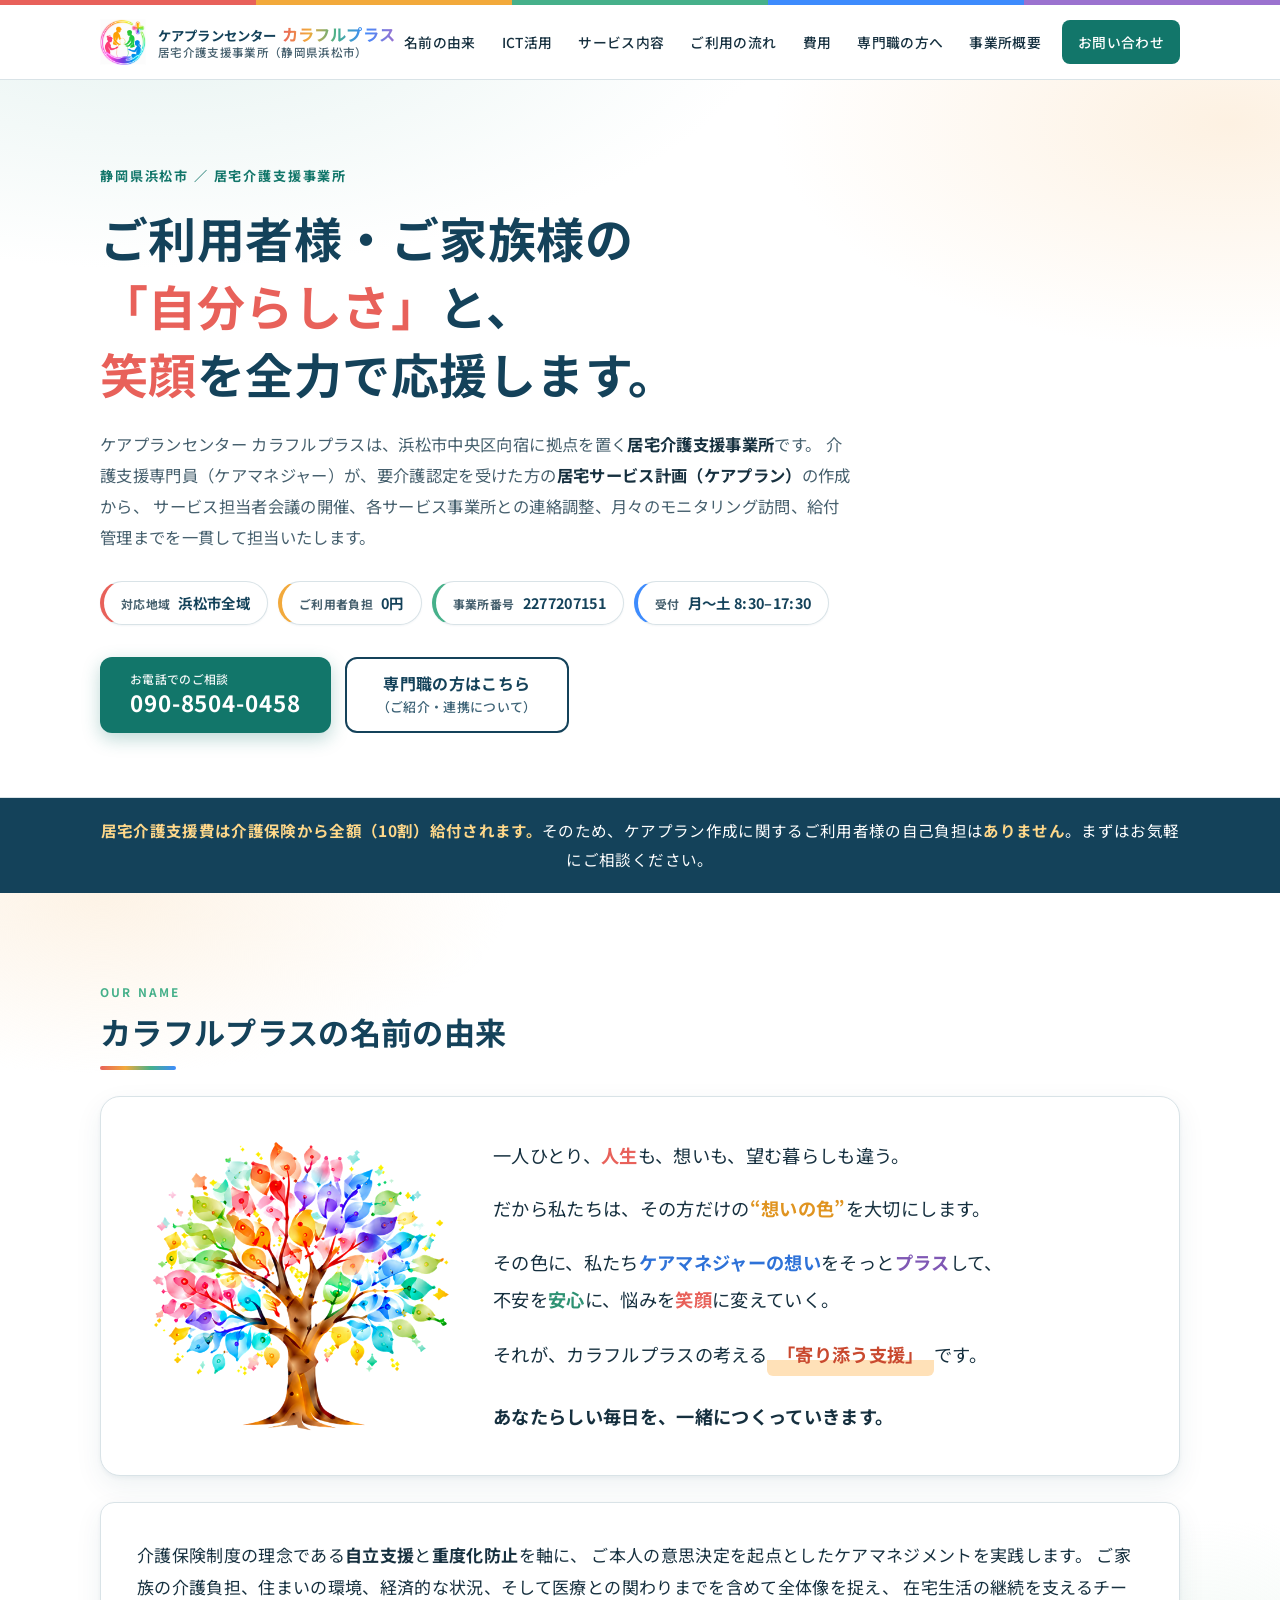
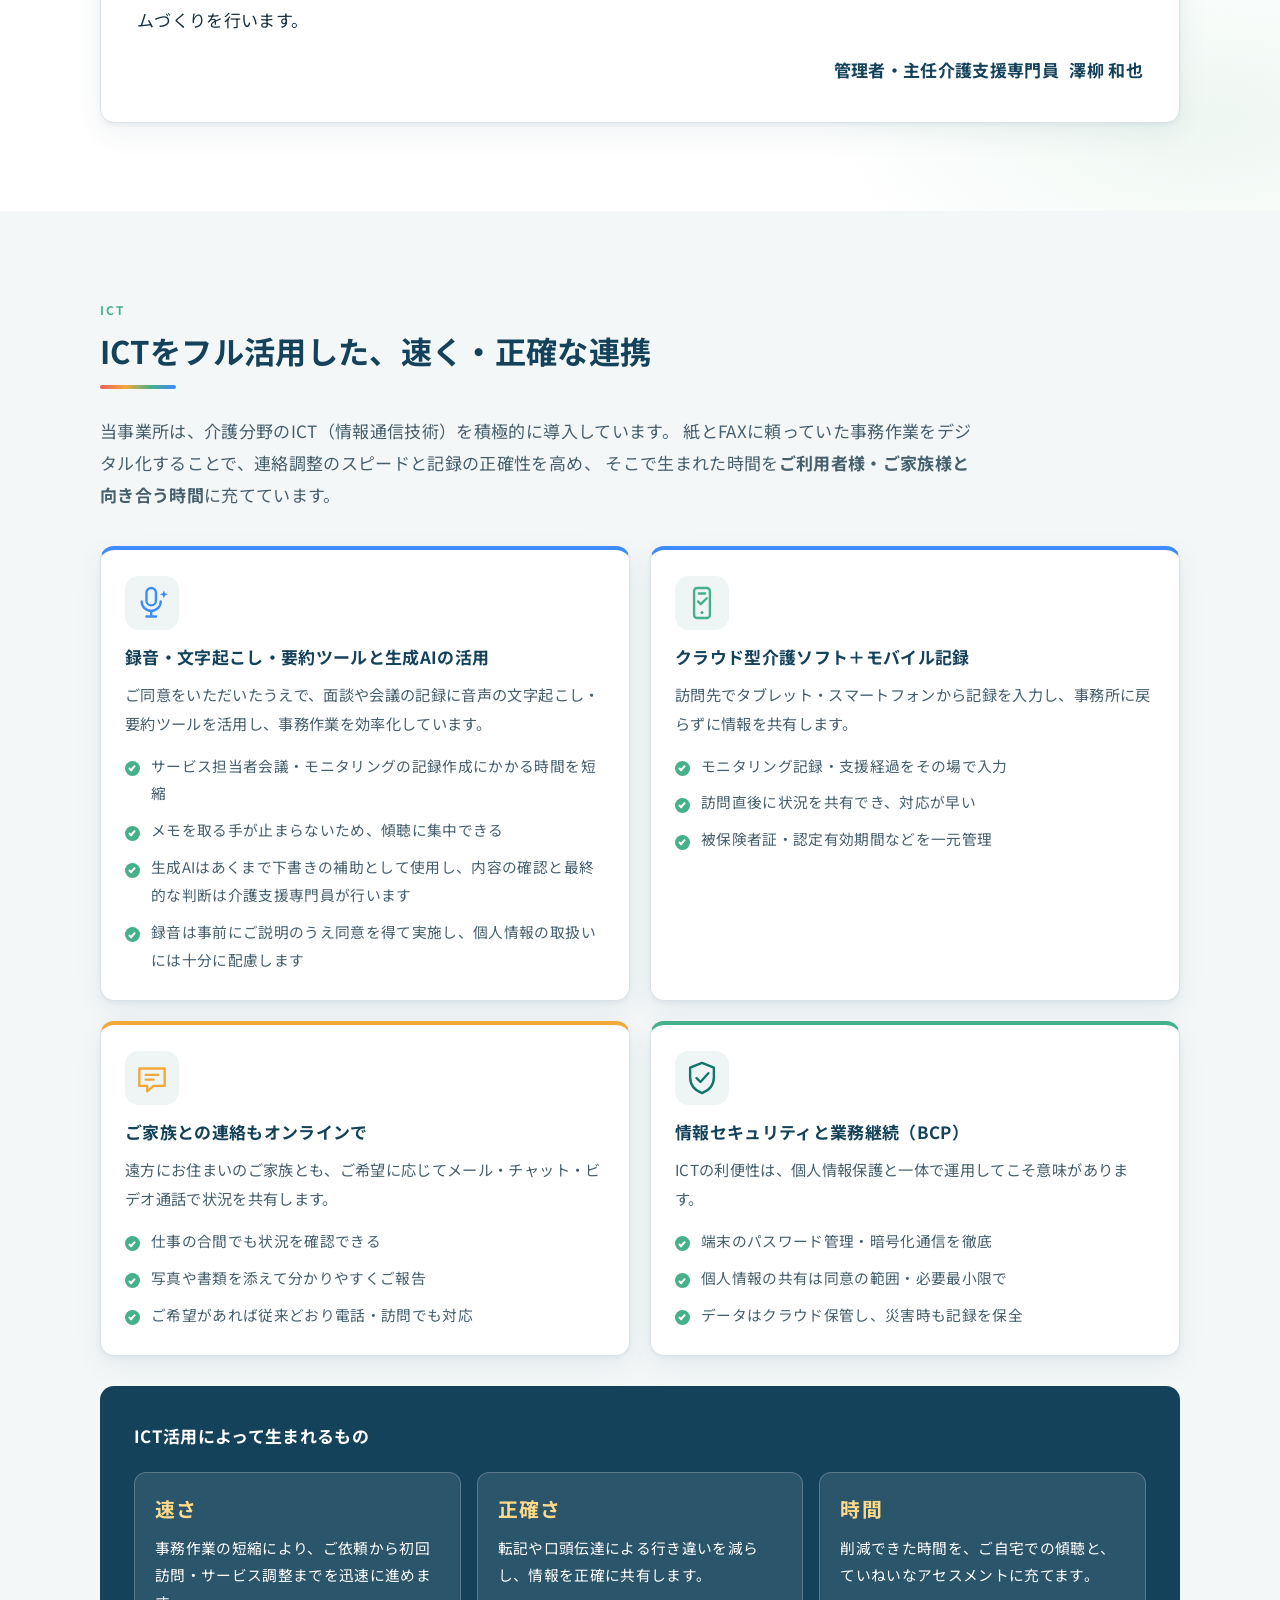
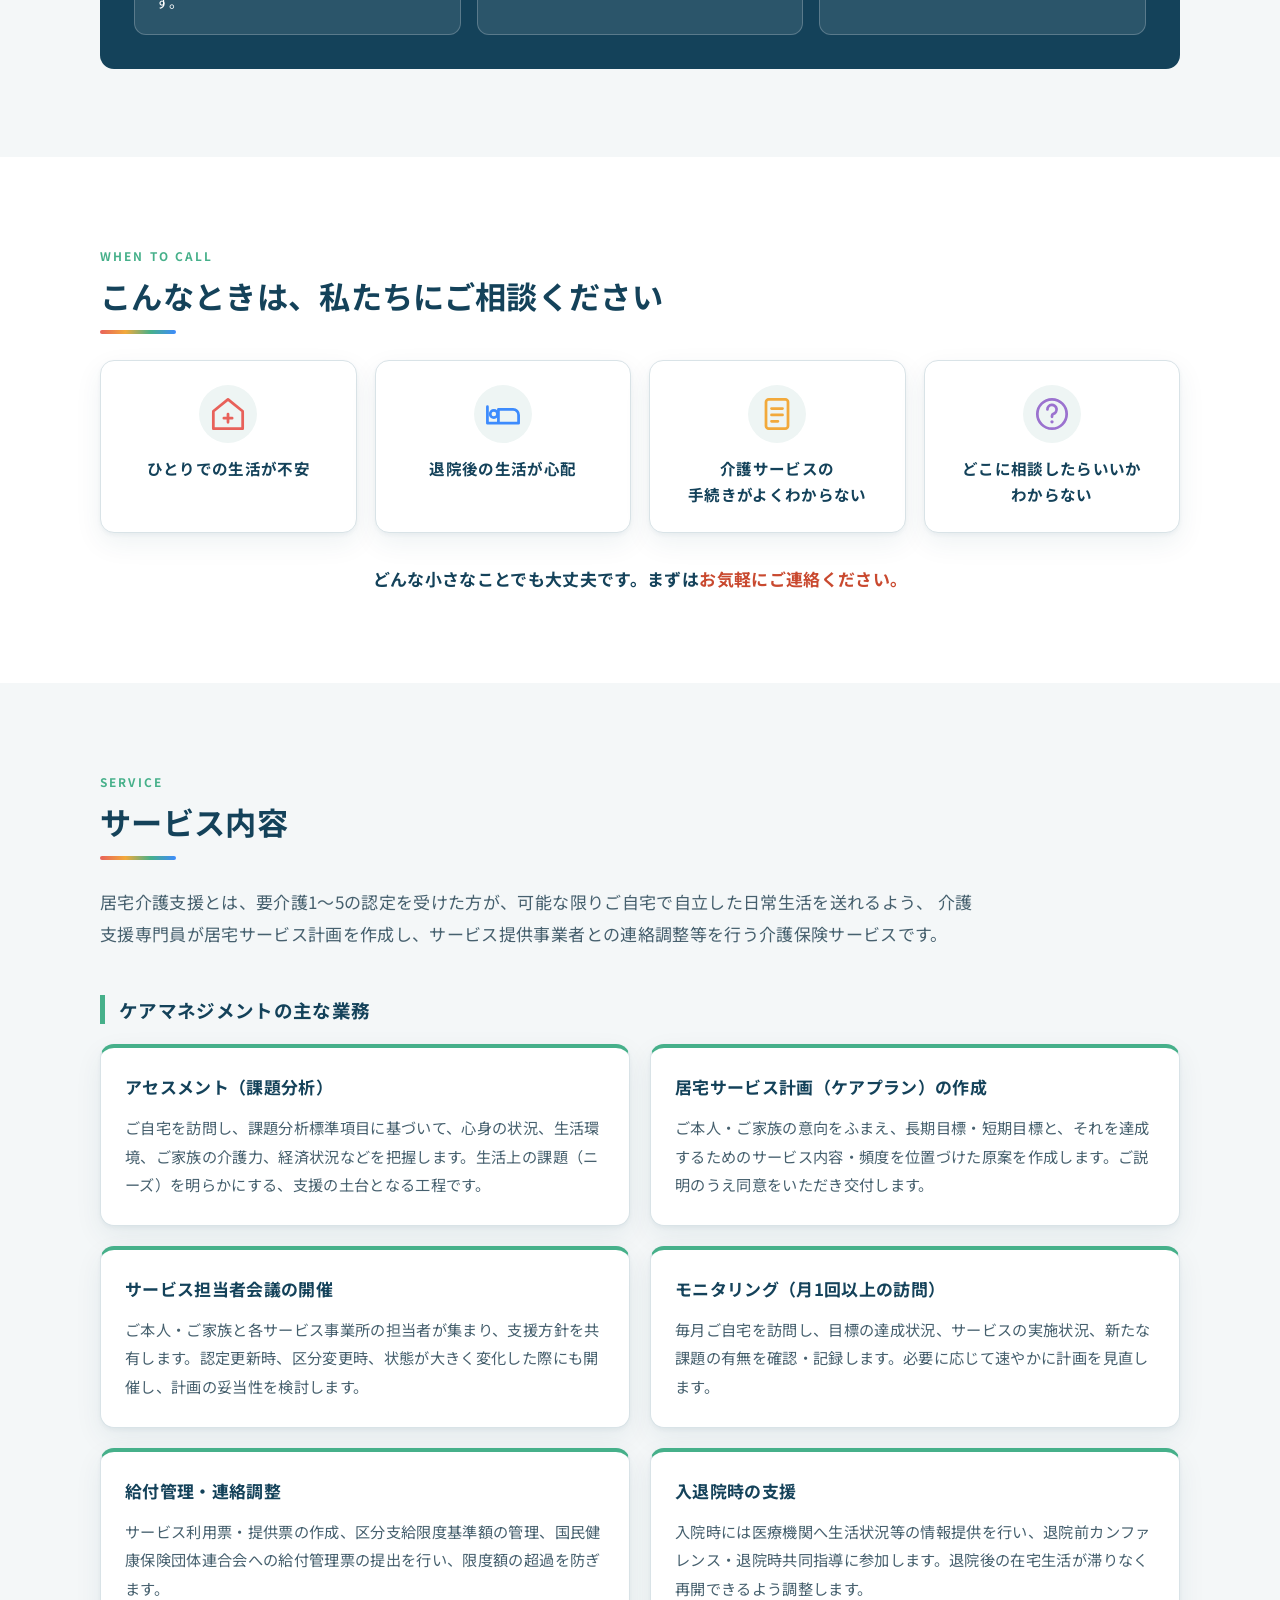
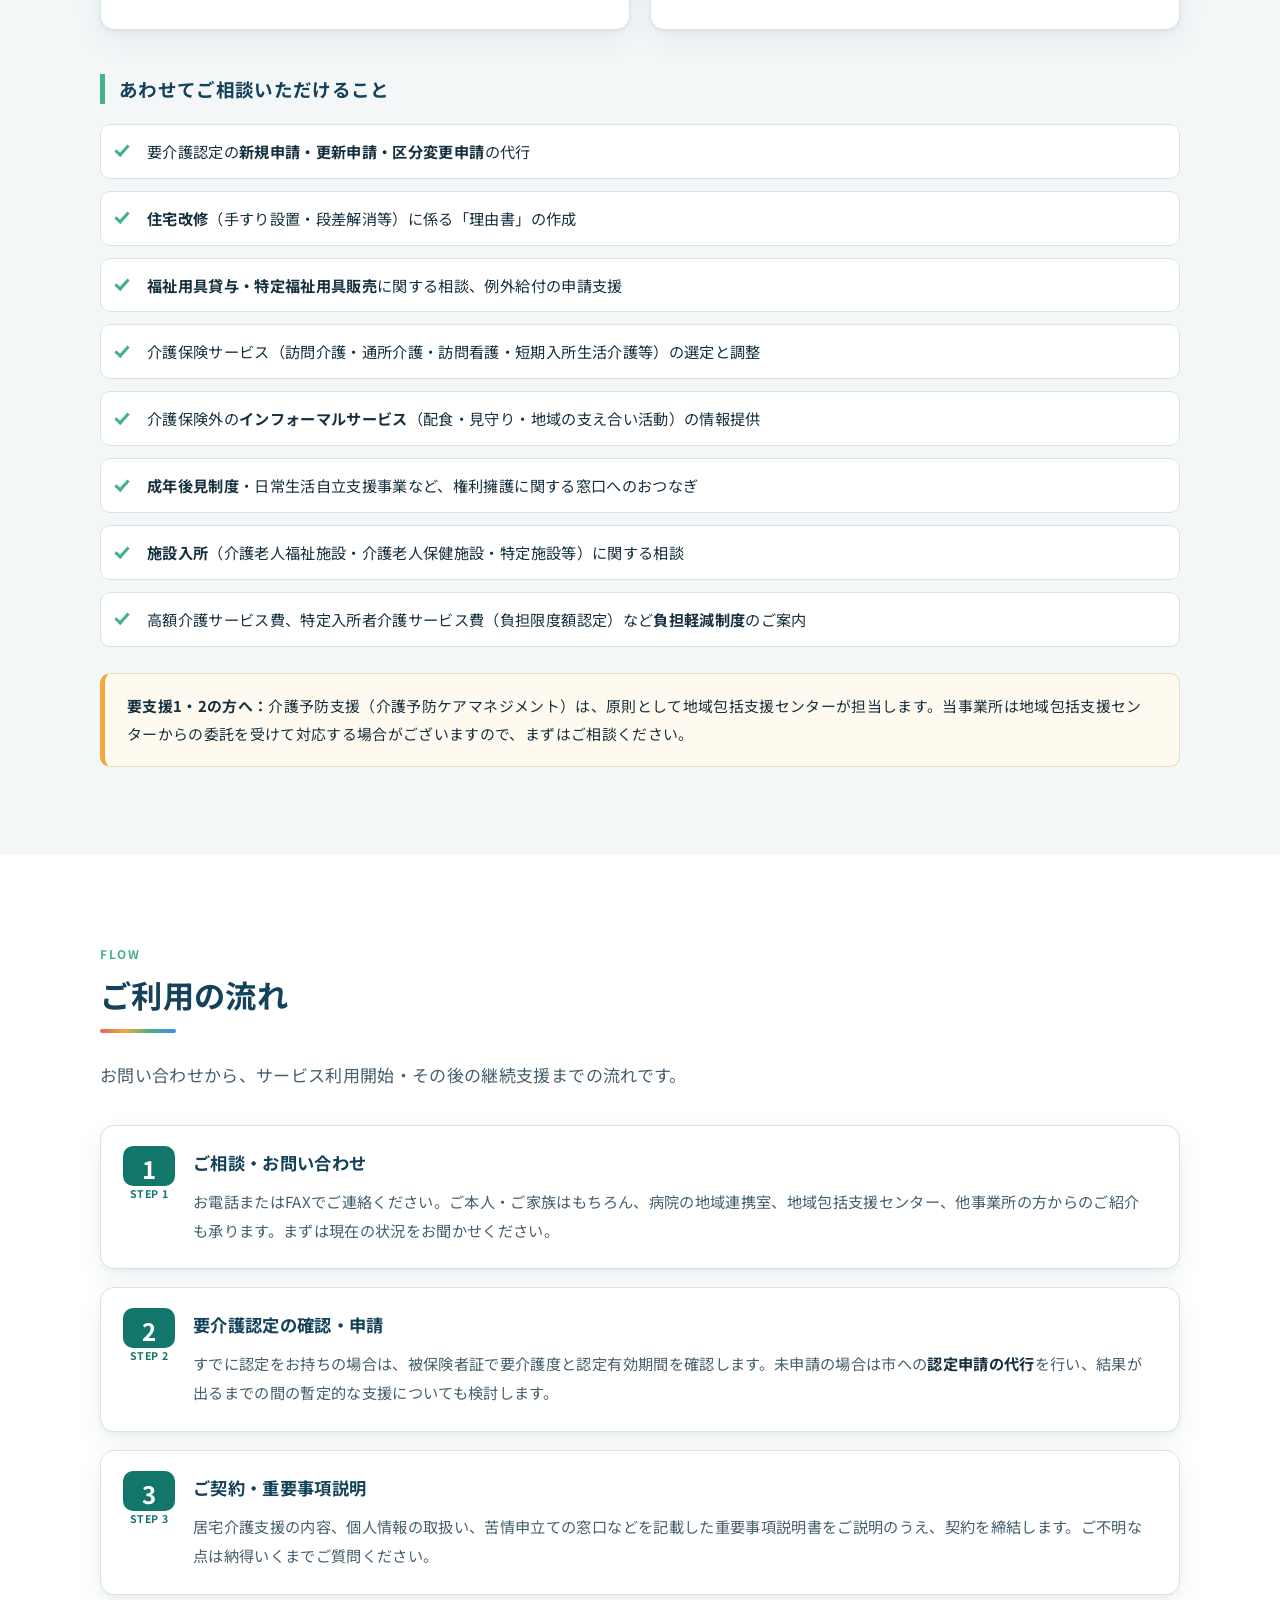
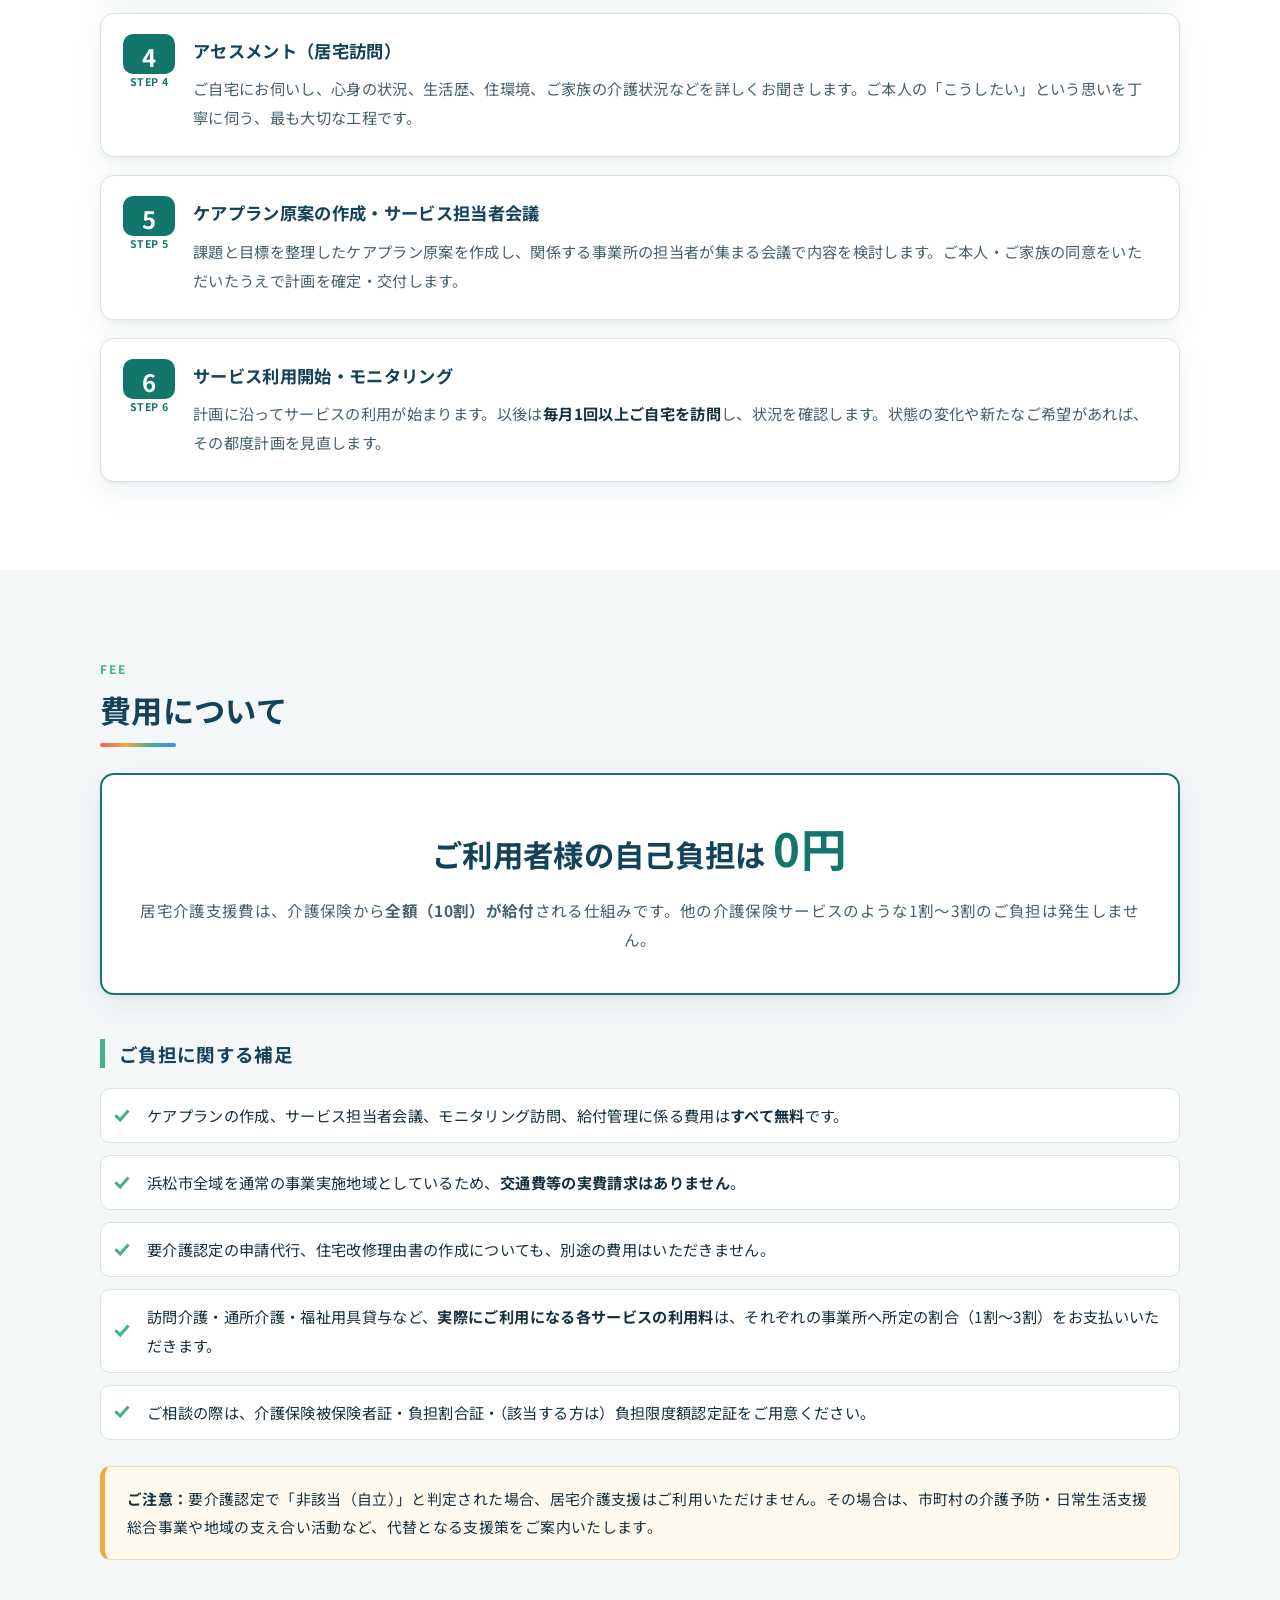
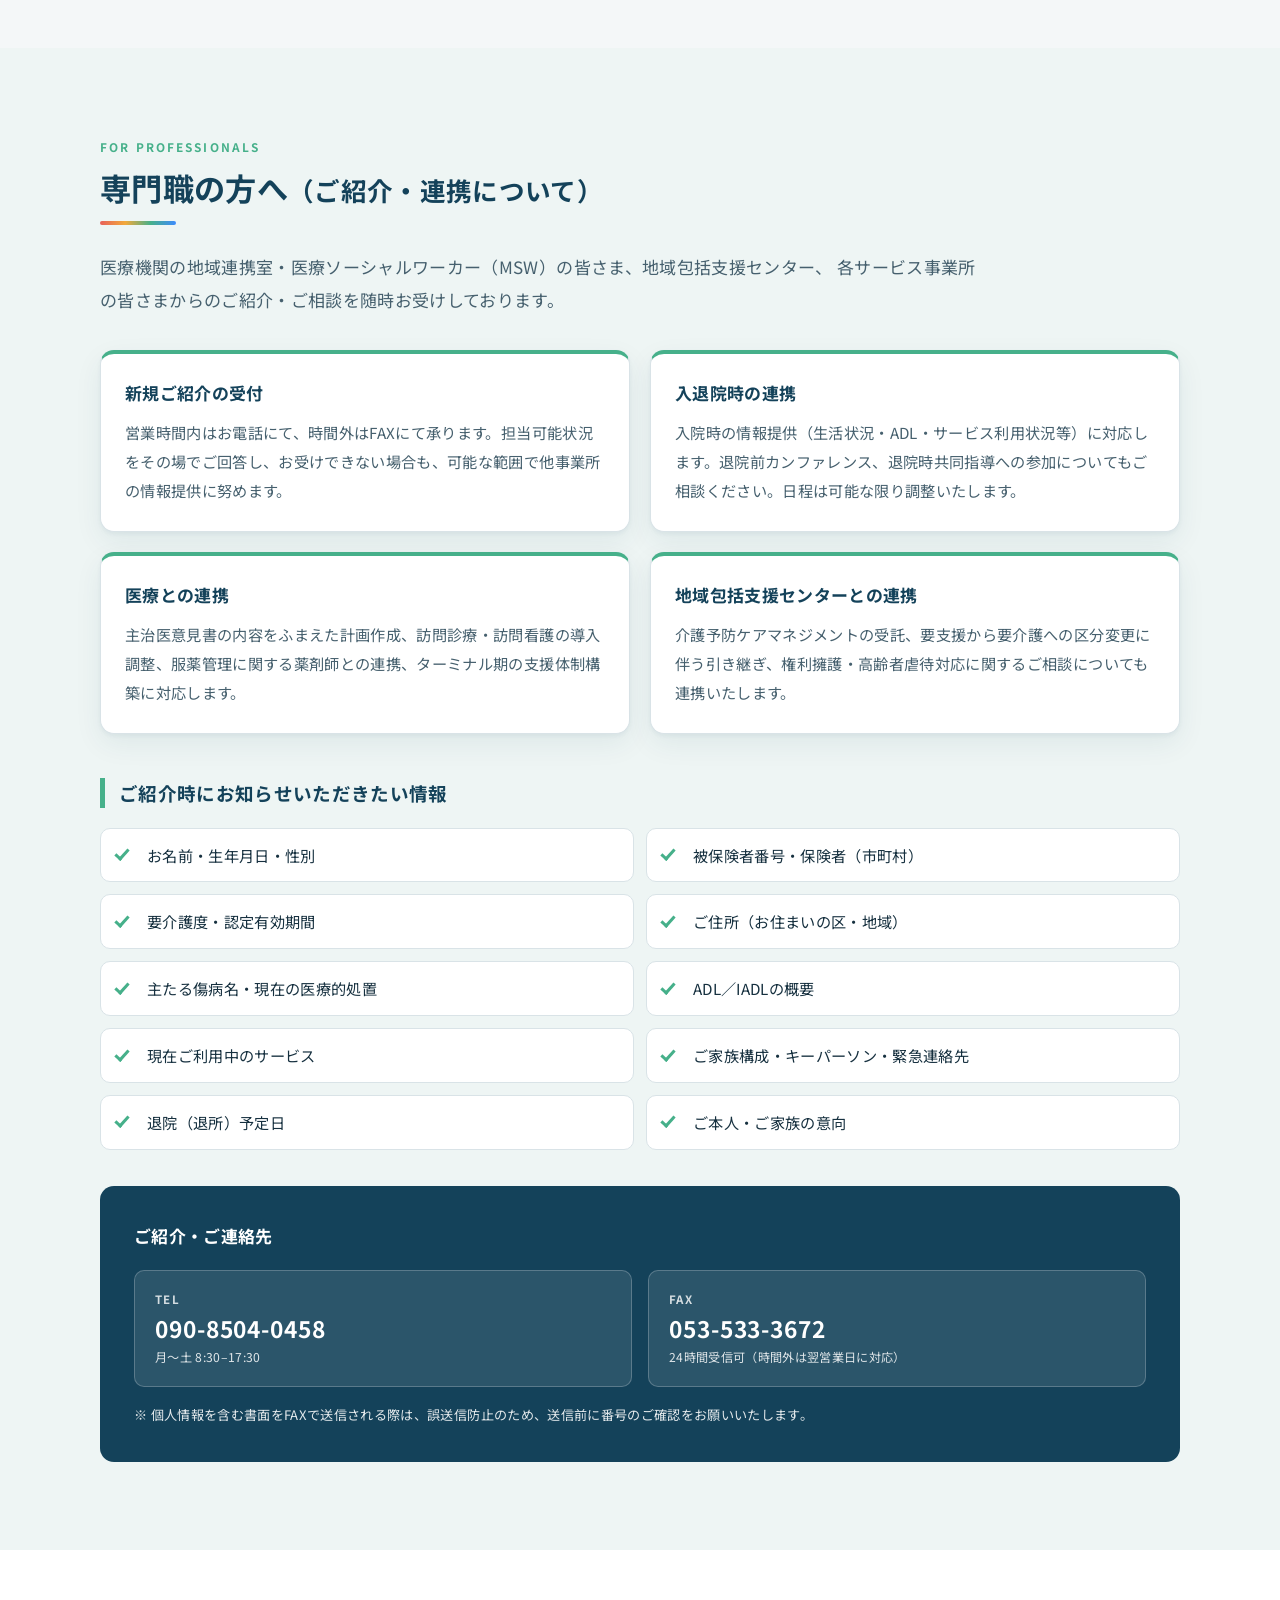
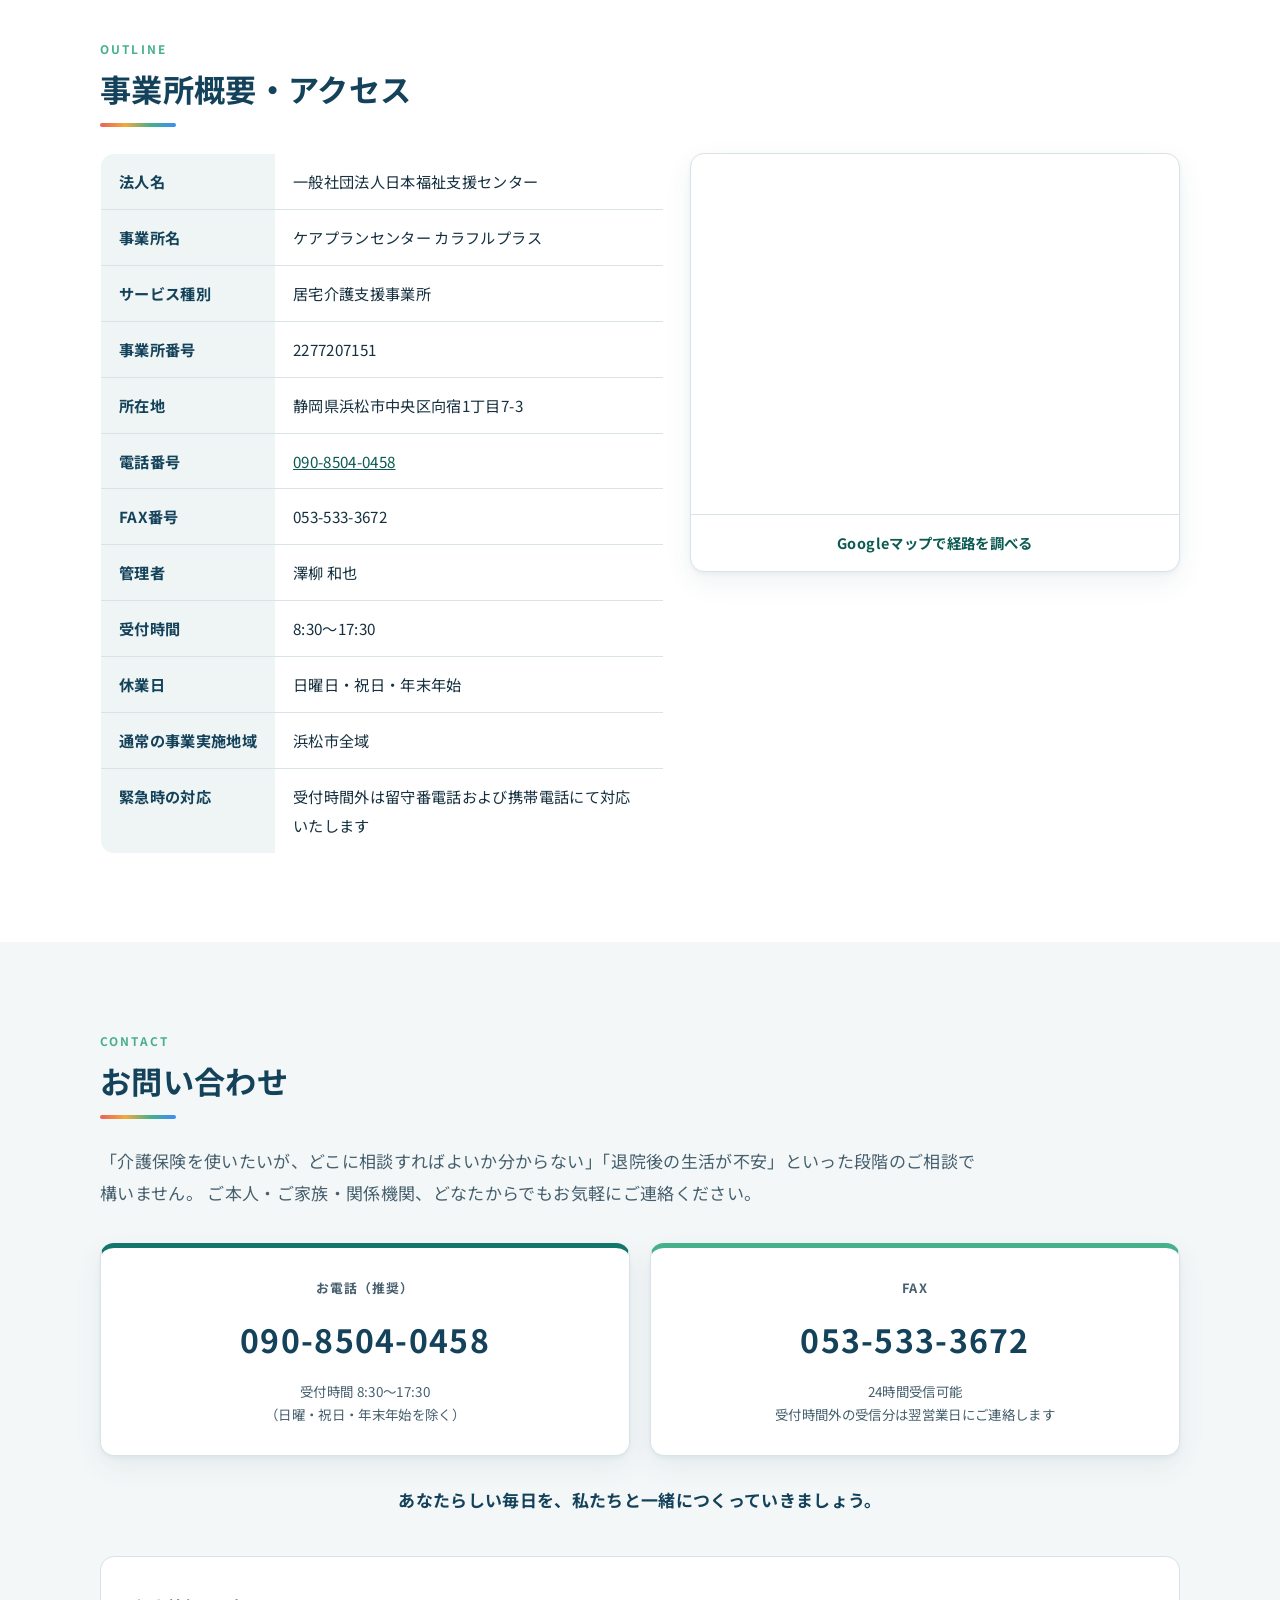
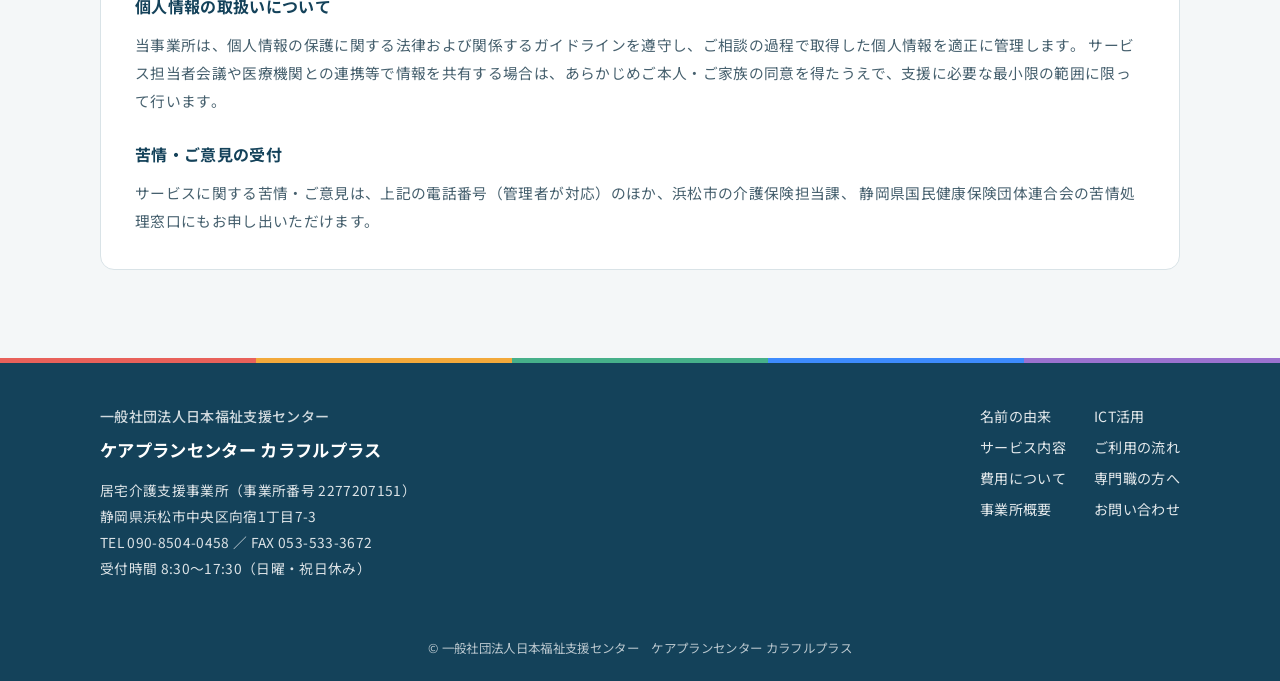
==== commit c70e5772: "署名の肩書を主任介護支援専門員に変更 Co-Authored-By: Claude Opus 5 <noreply@anthropic.com>" ====
--- a/index.html
+++ b/index.html
@@ -122,7 +122,7 @@
           ご家族の介護負担、住まいの環境、経済的な状況、そして医療との関わりまでを含めて全体像を捉え、
           在宅生活の継続を支えるチームづくりを行います。
         </p>
-        <p class="sign"><span class="sign-role">管理者・介護支援専門員</span> <span class="sign-name">澤柳 和也</span></p>
+        <p class="sign"><span class="sign-role">管理者・主任介護支援専門員</span> <span class="sign-name">澤柳 和也</span></p>
       </div>
     </div>
   </section>
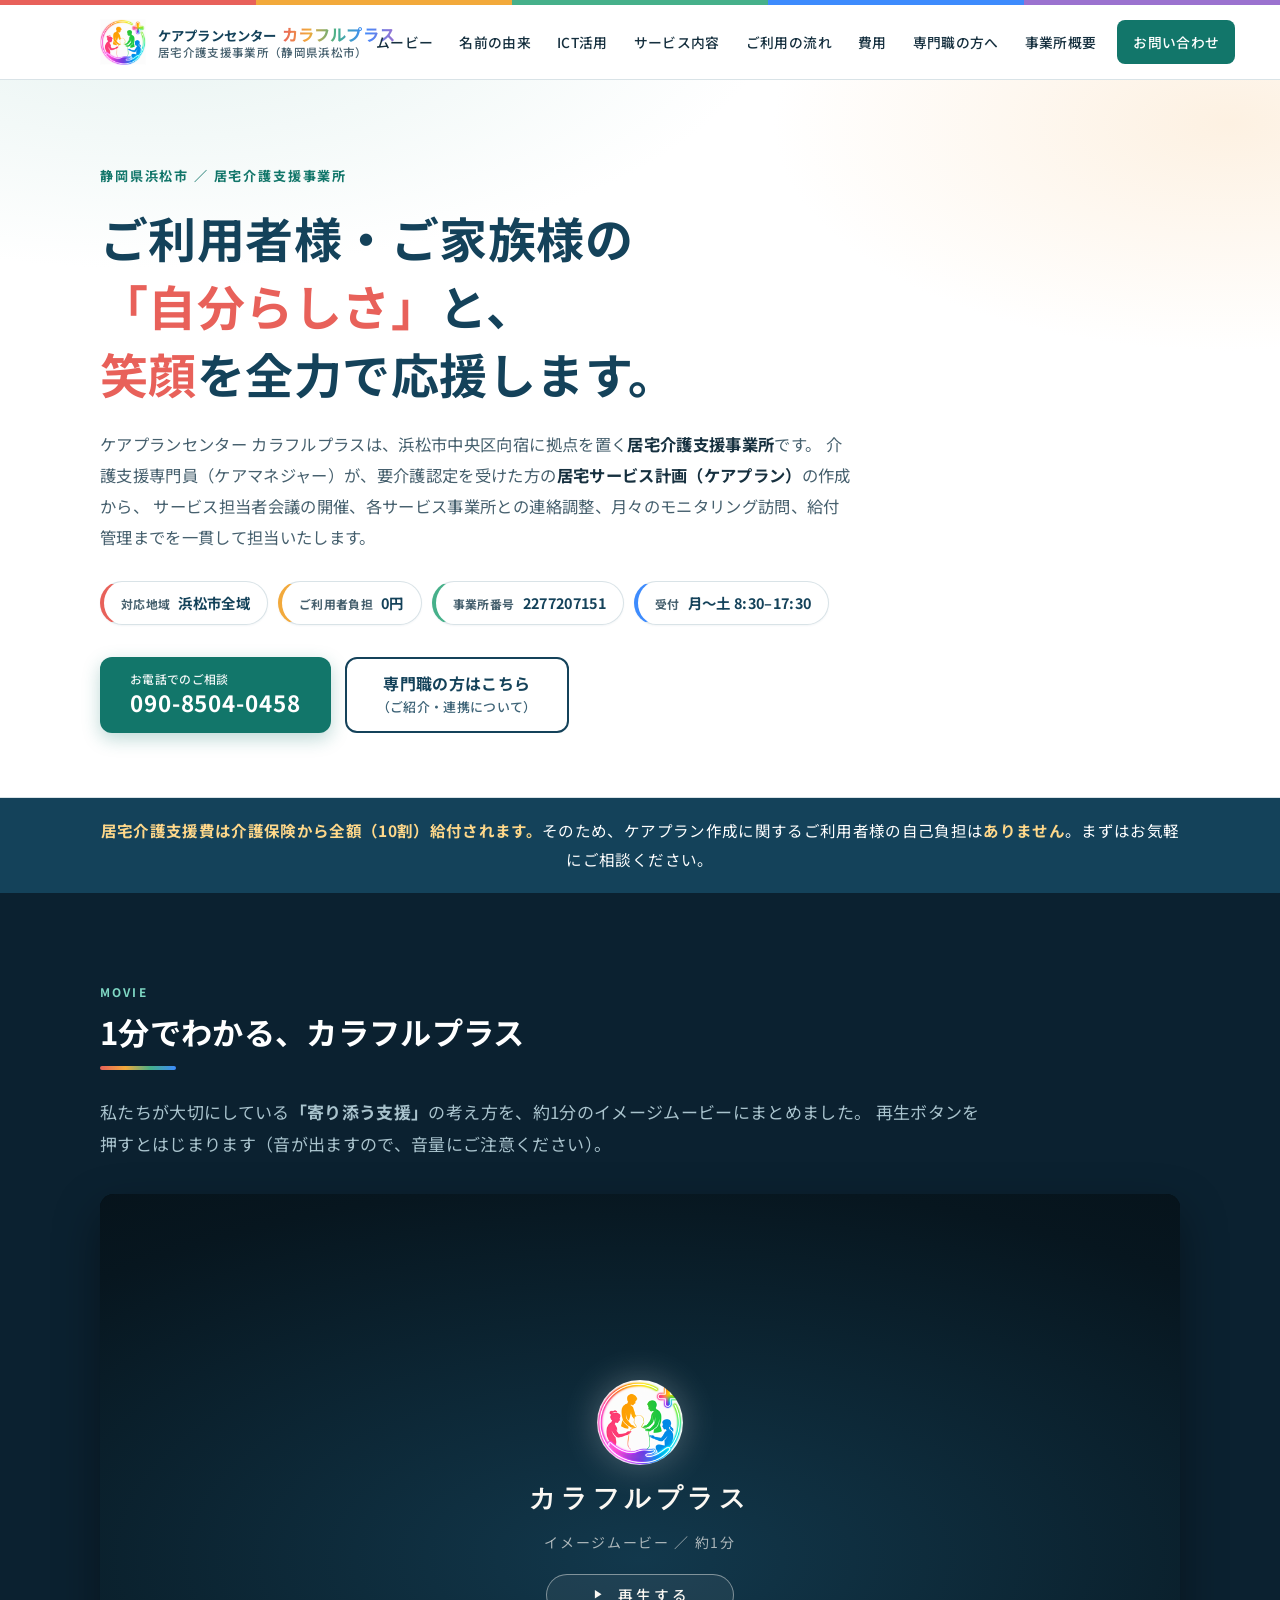
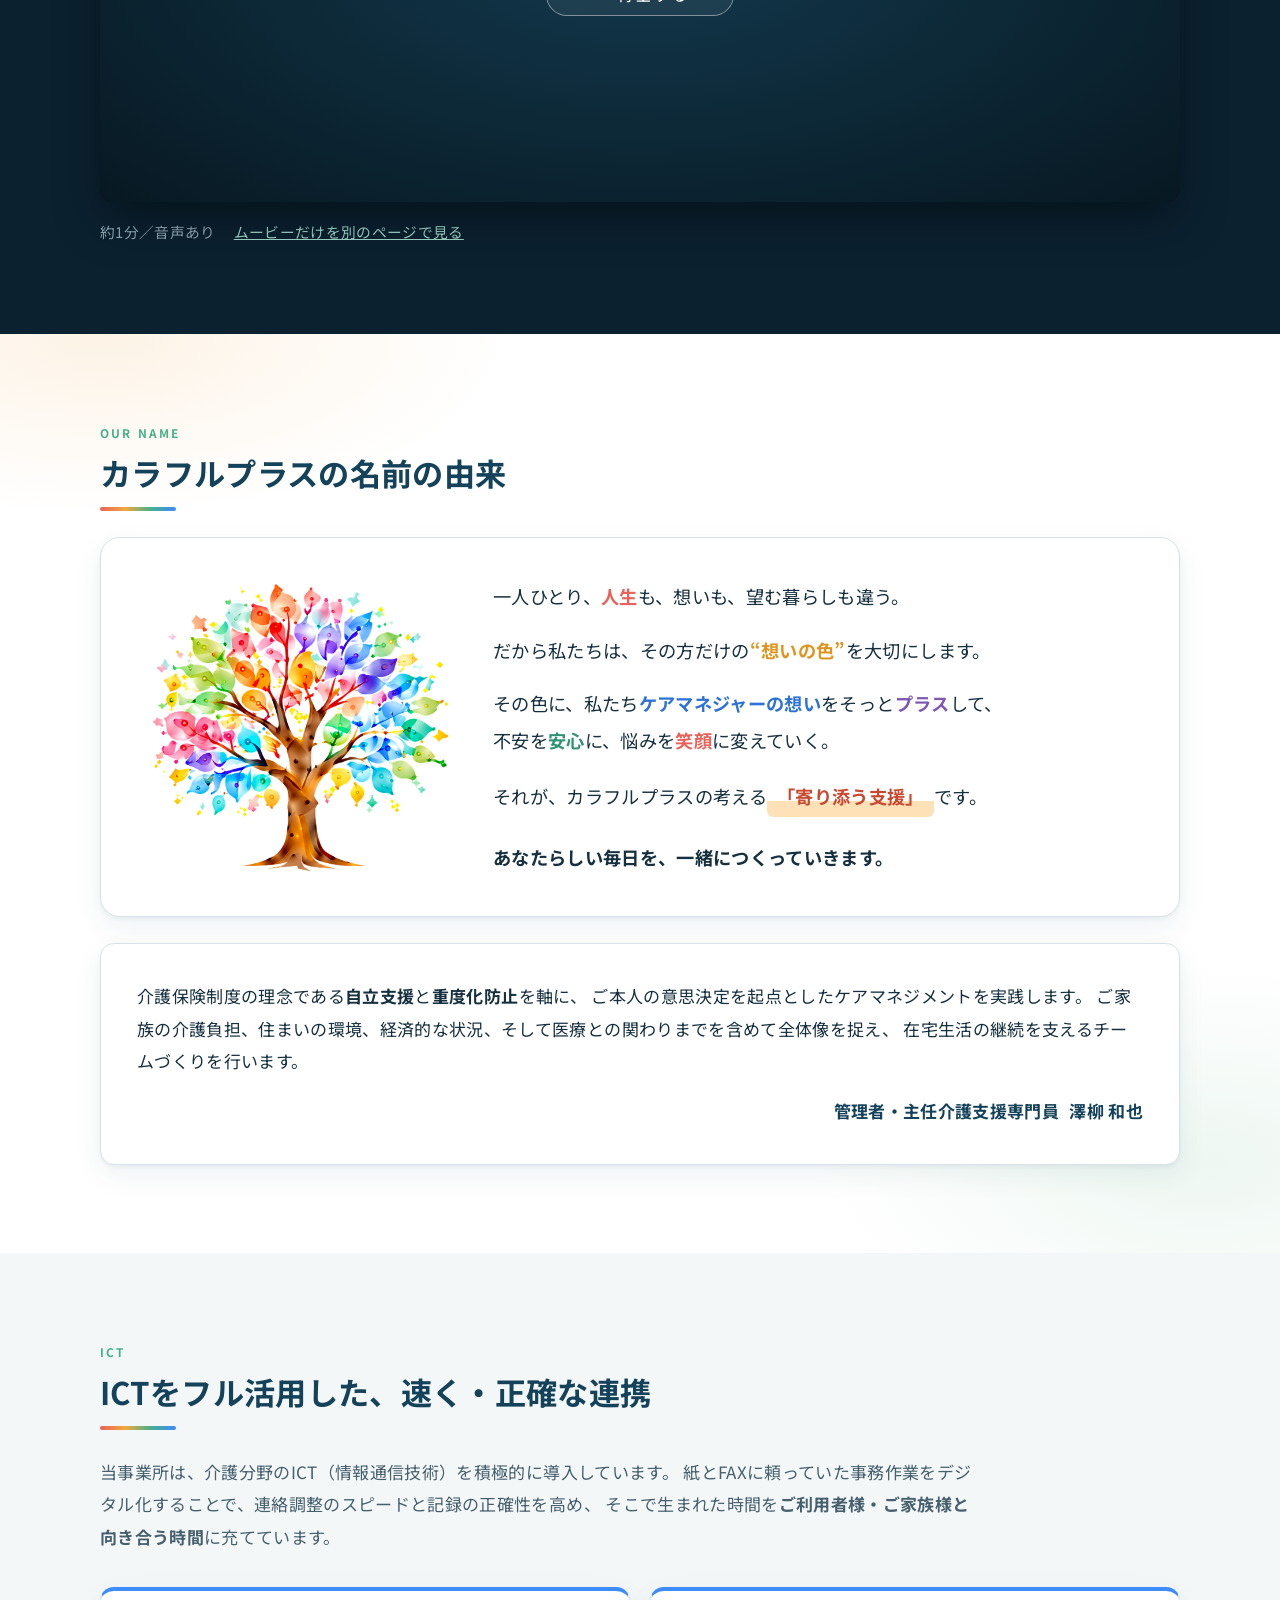
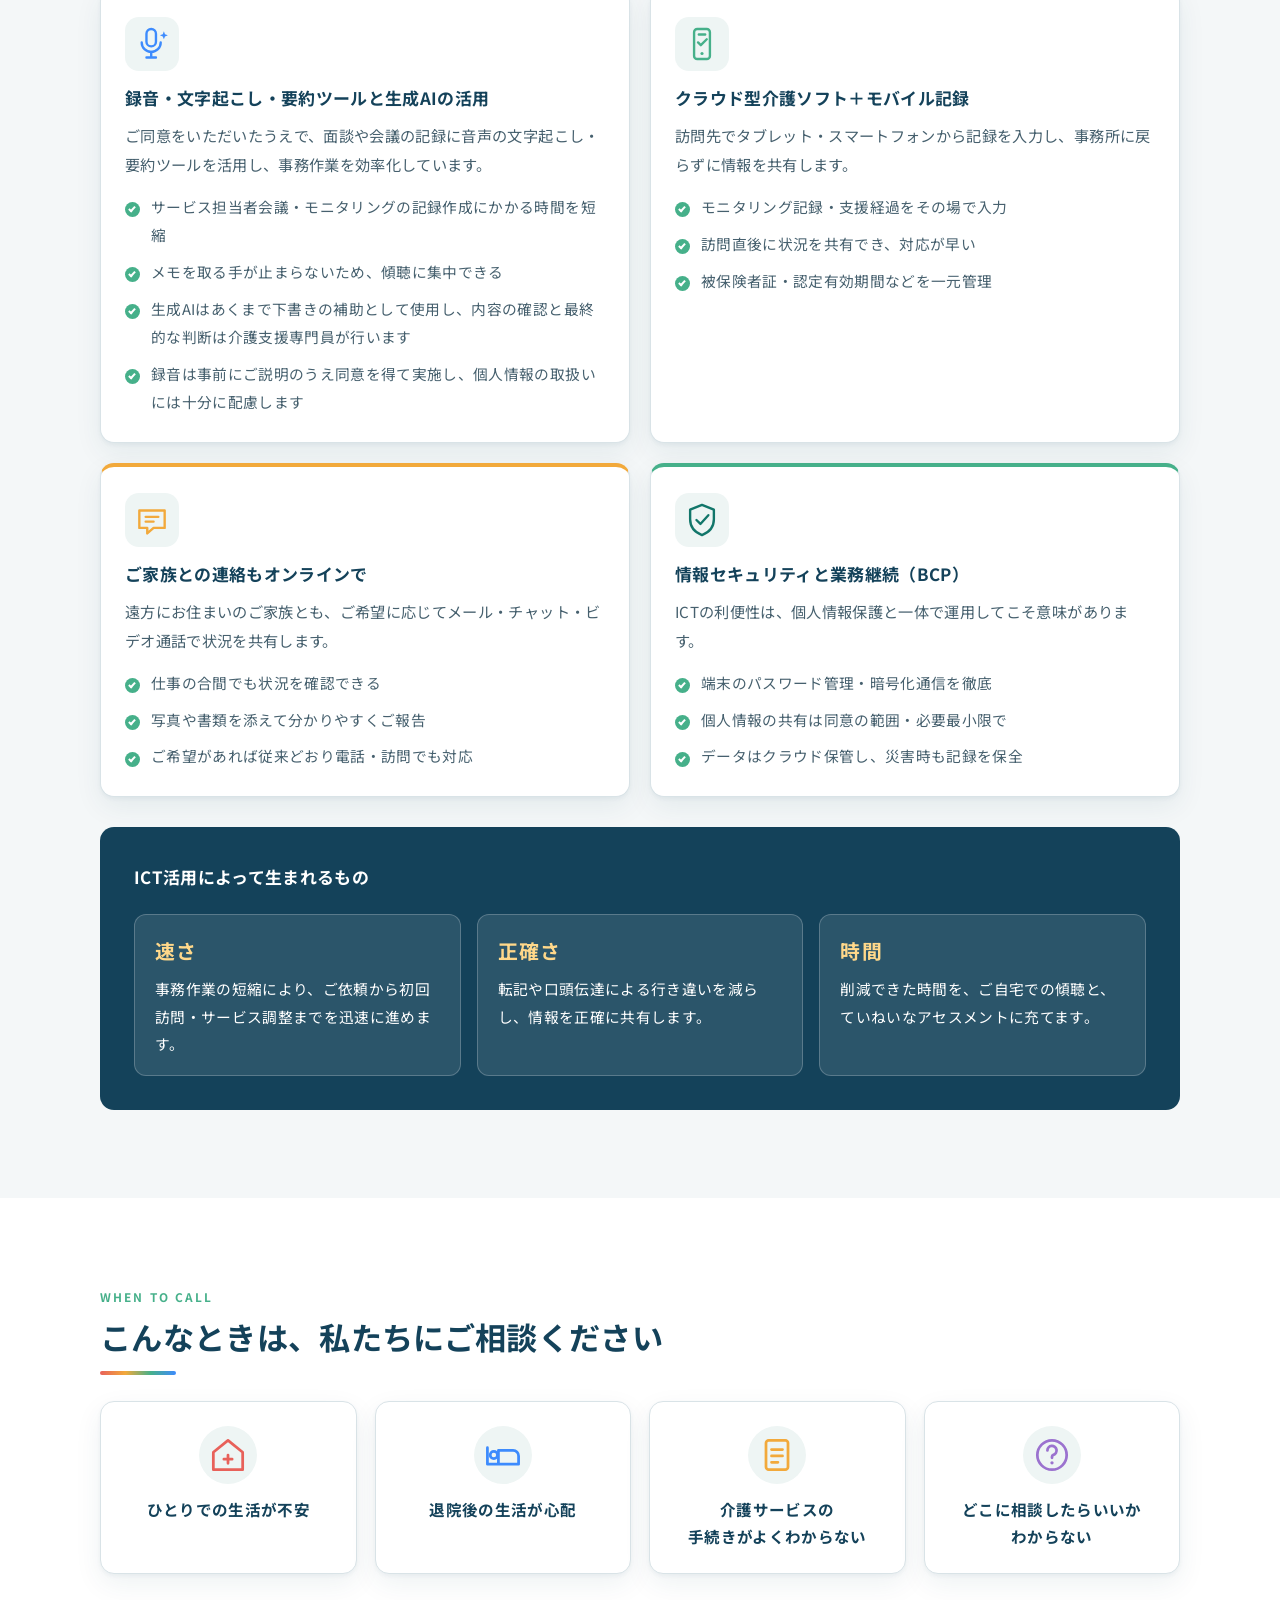
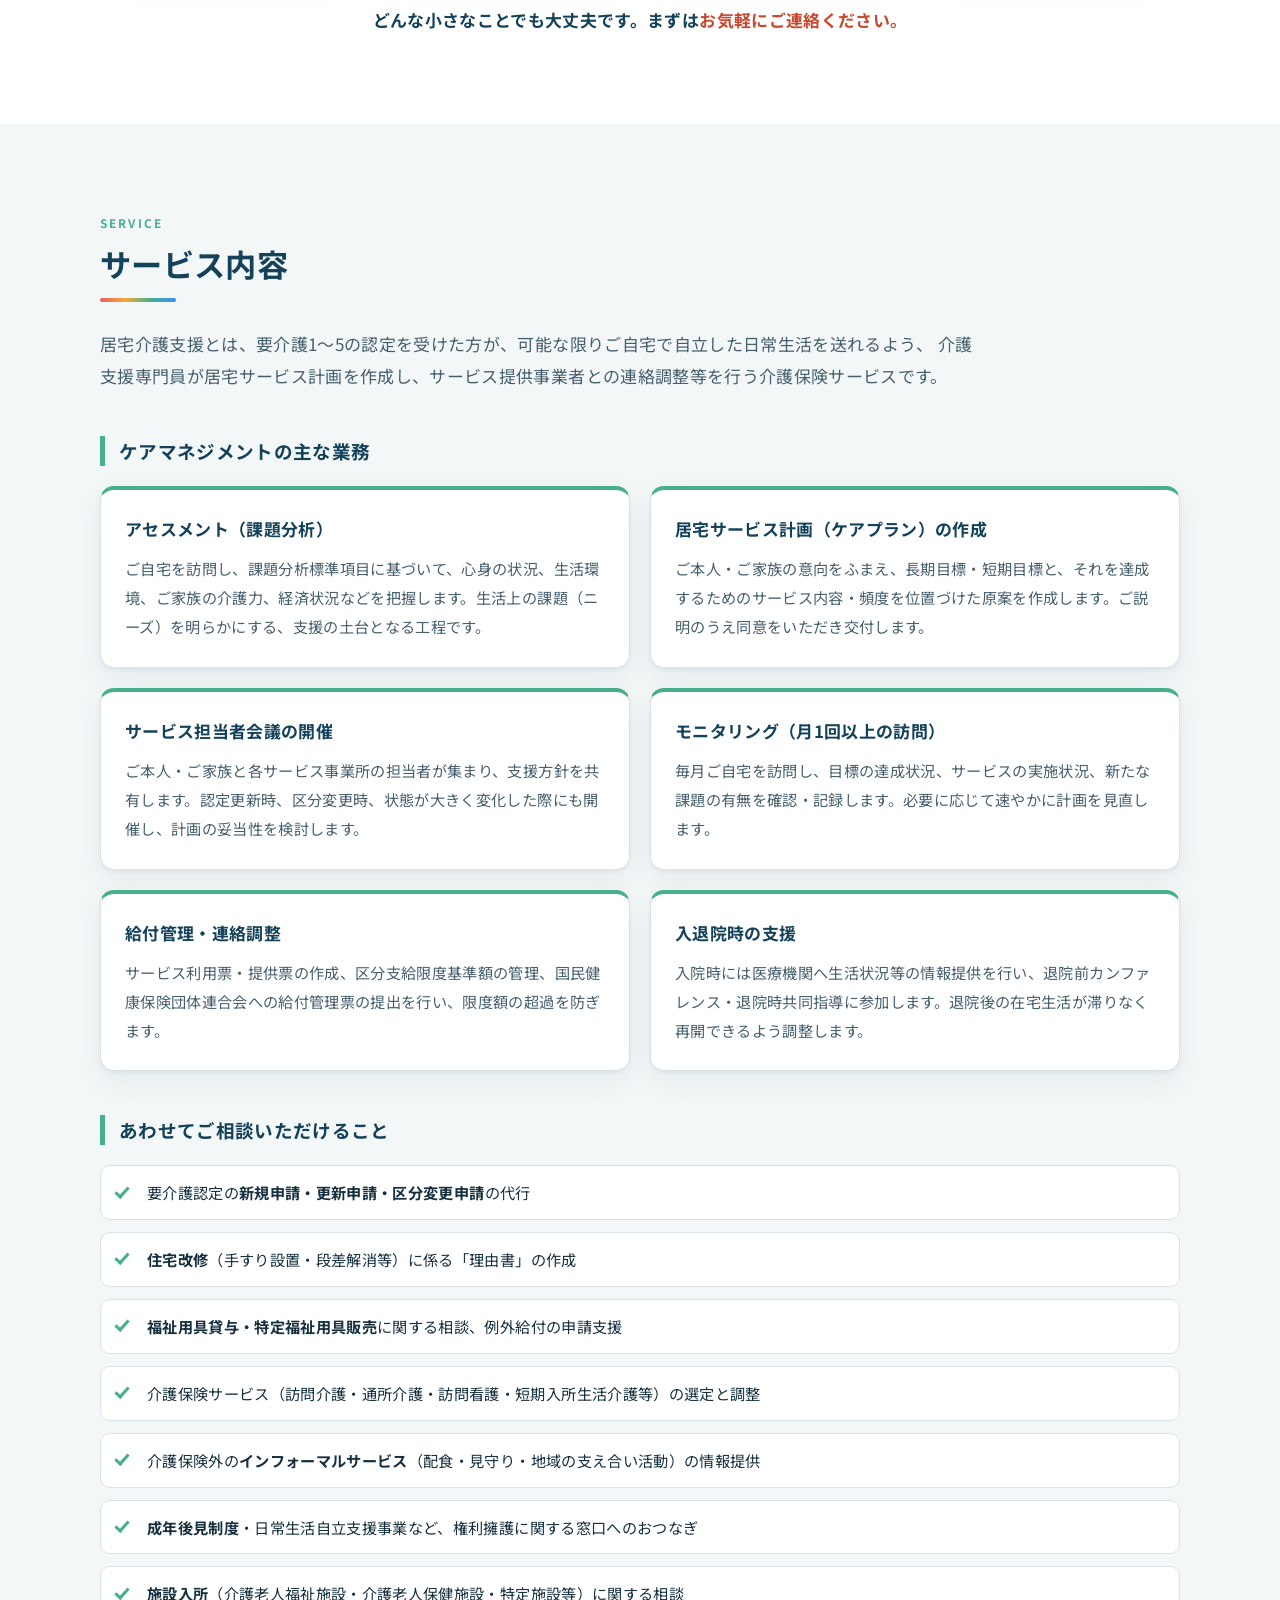
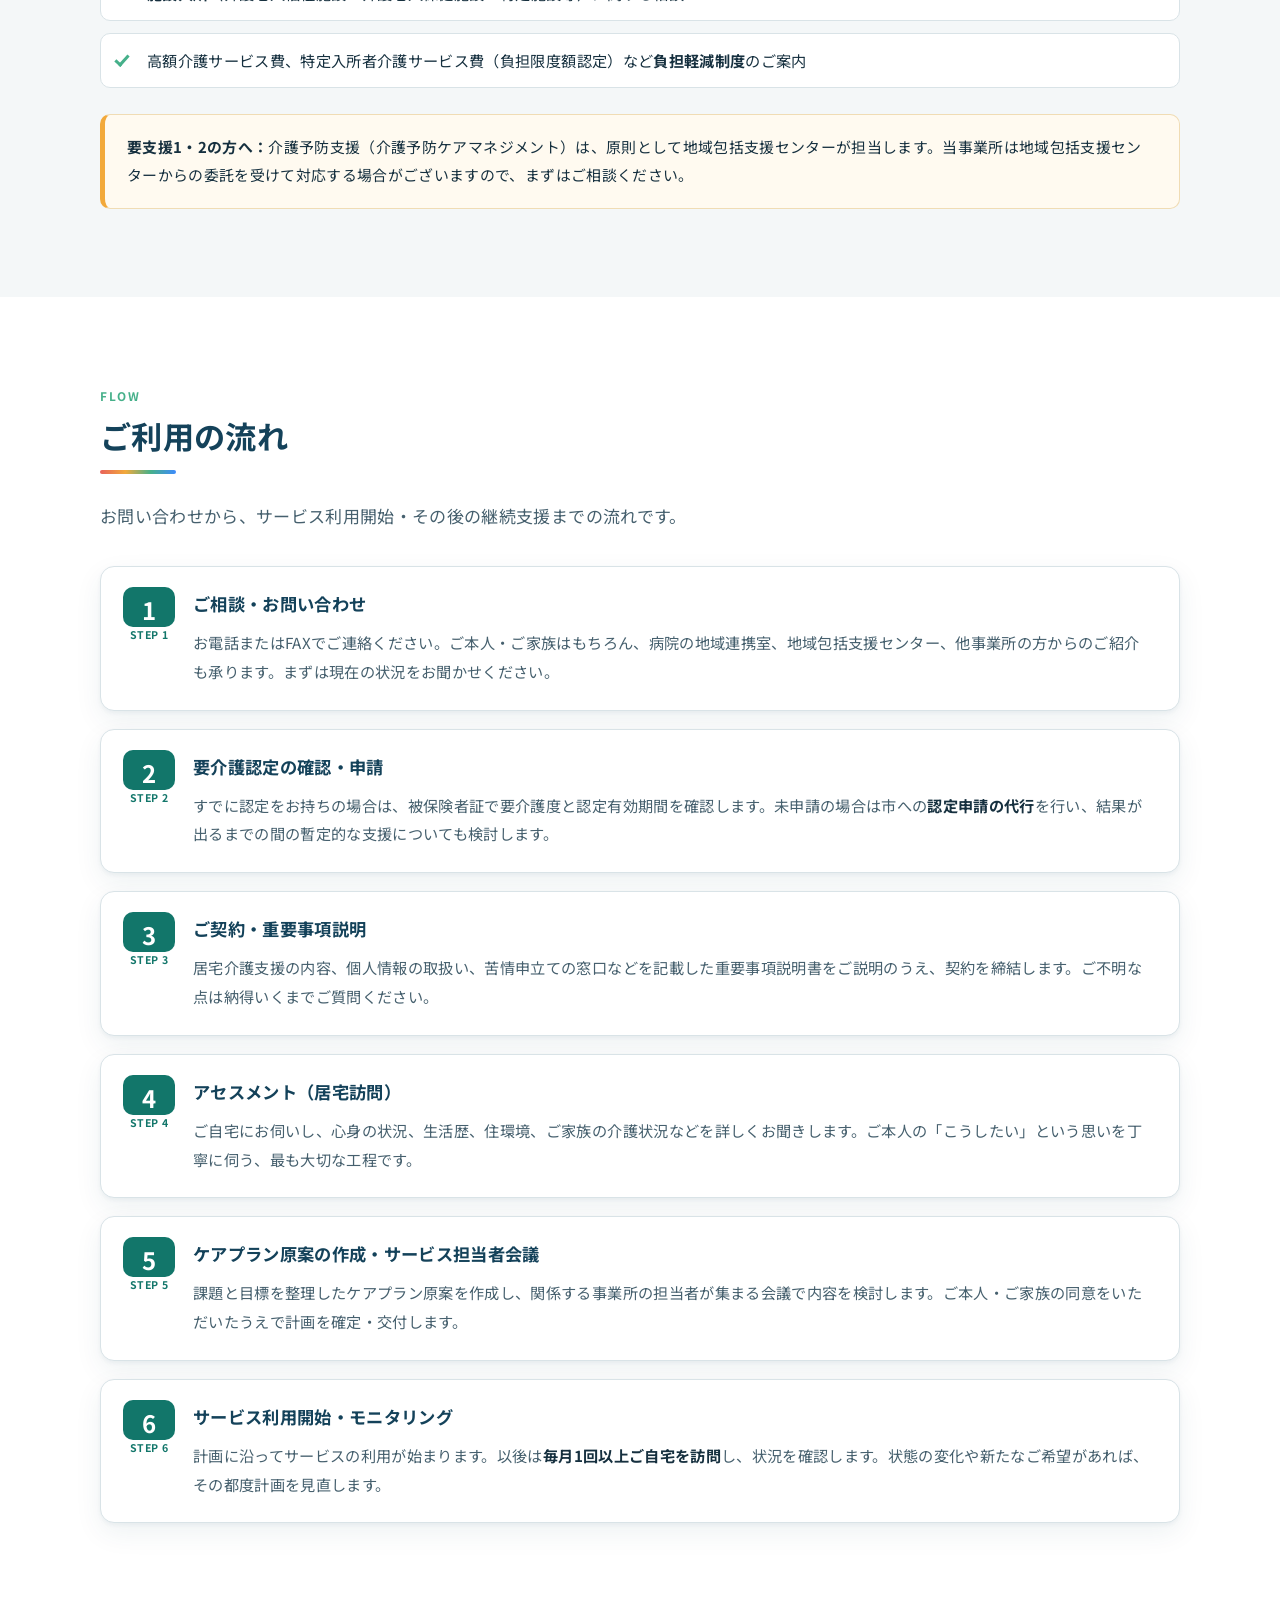
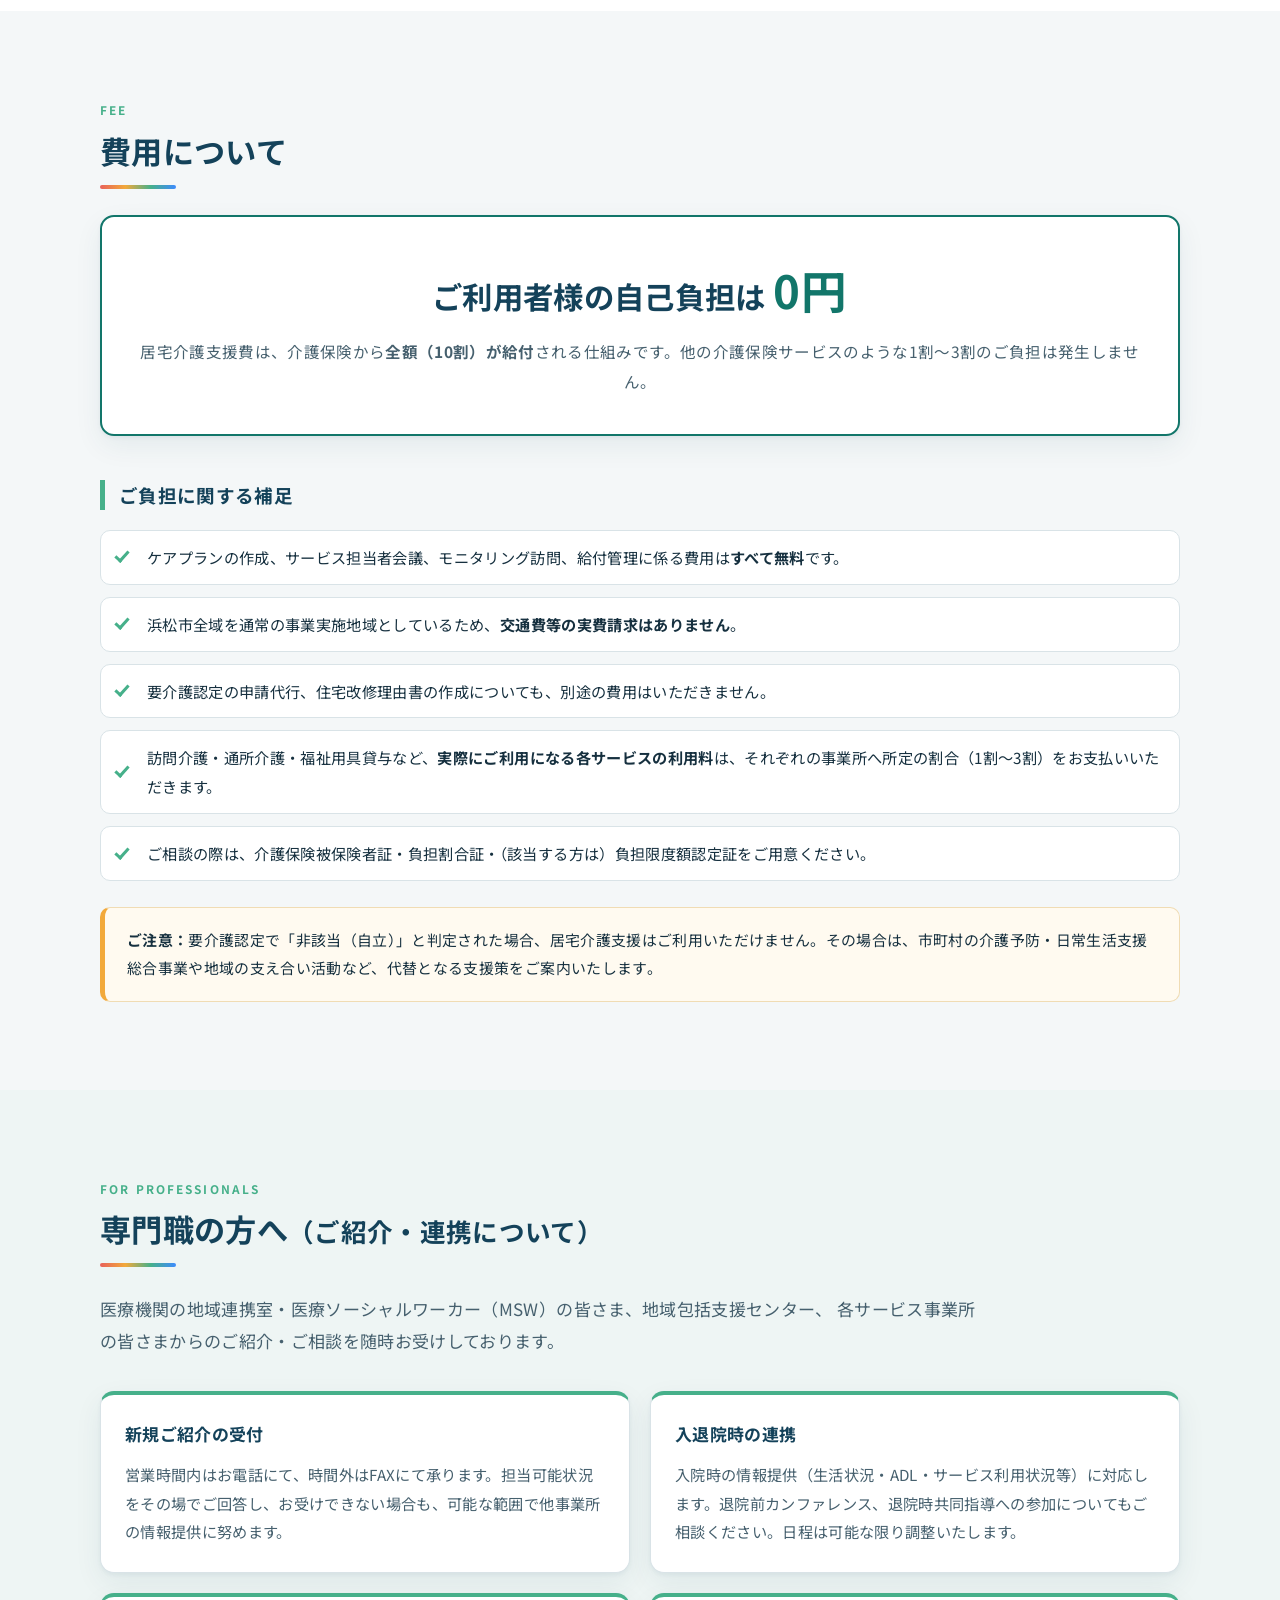
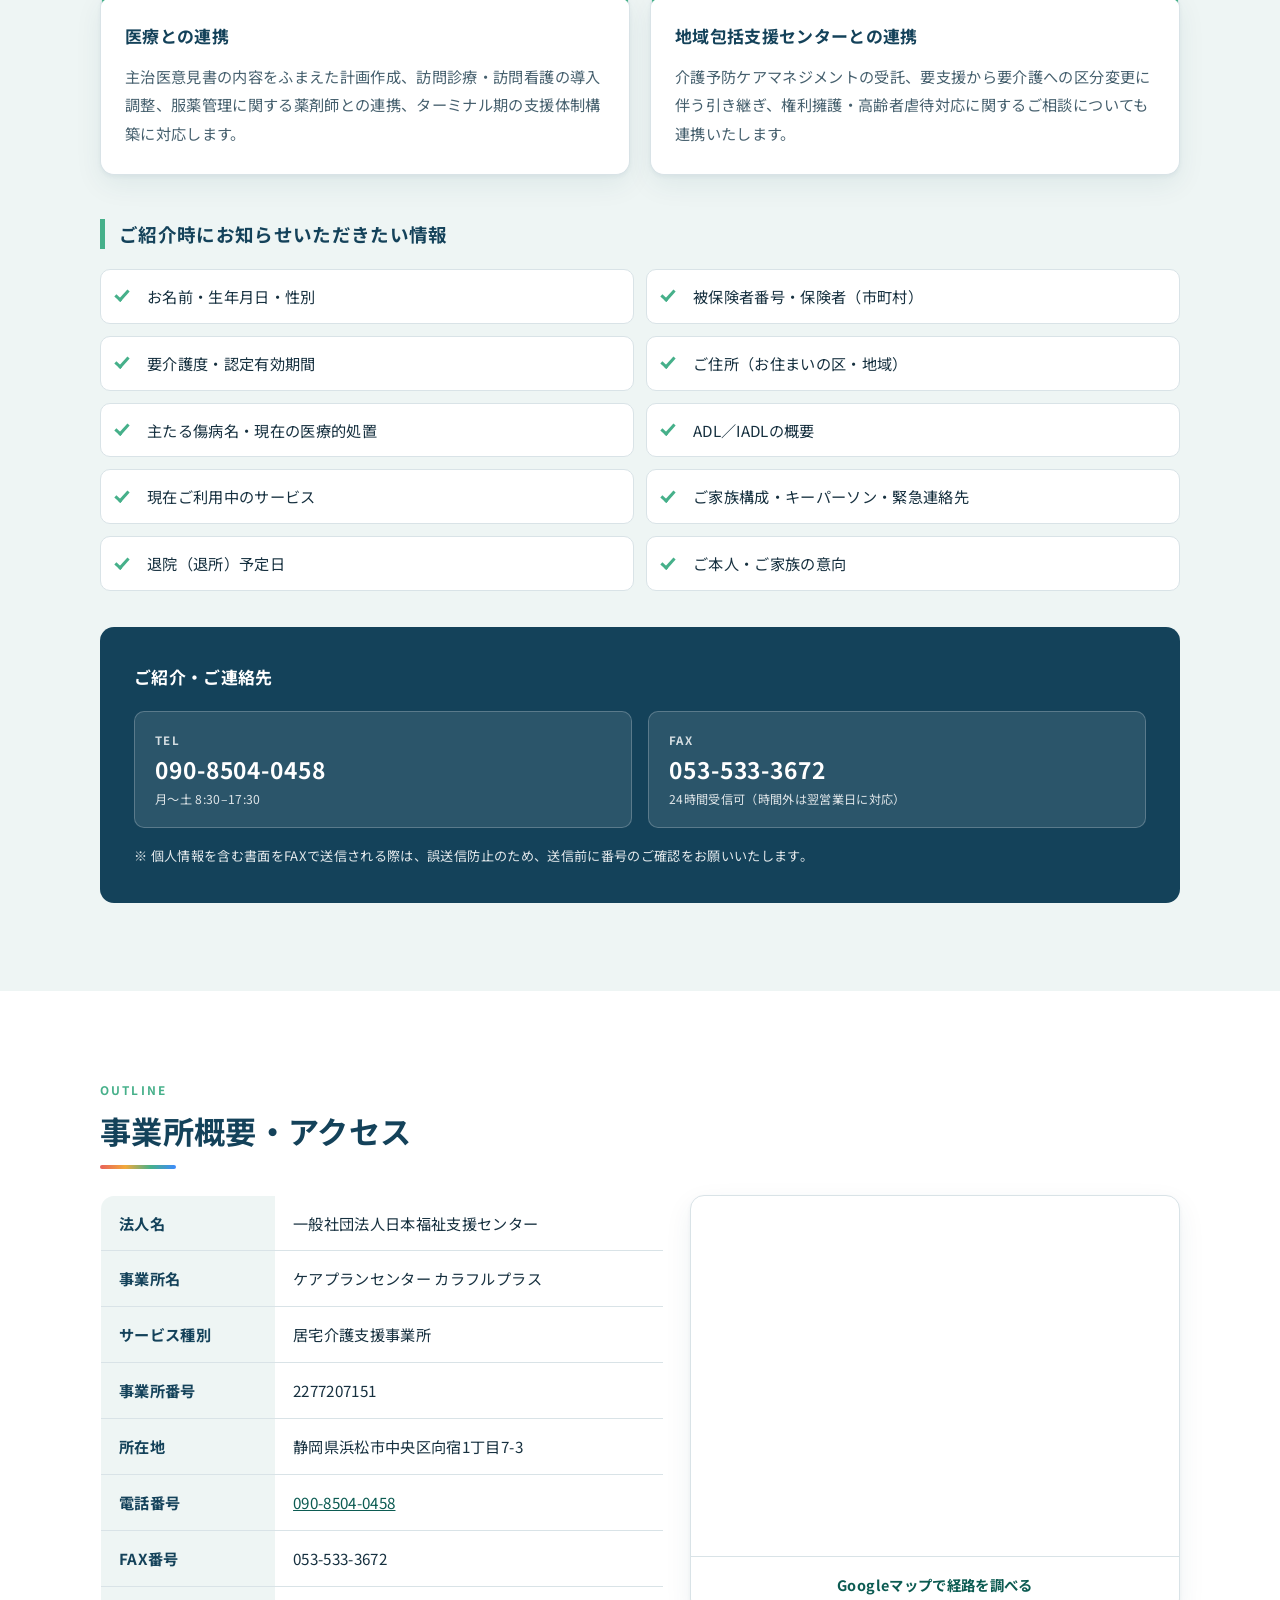
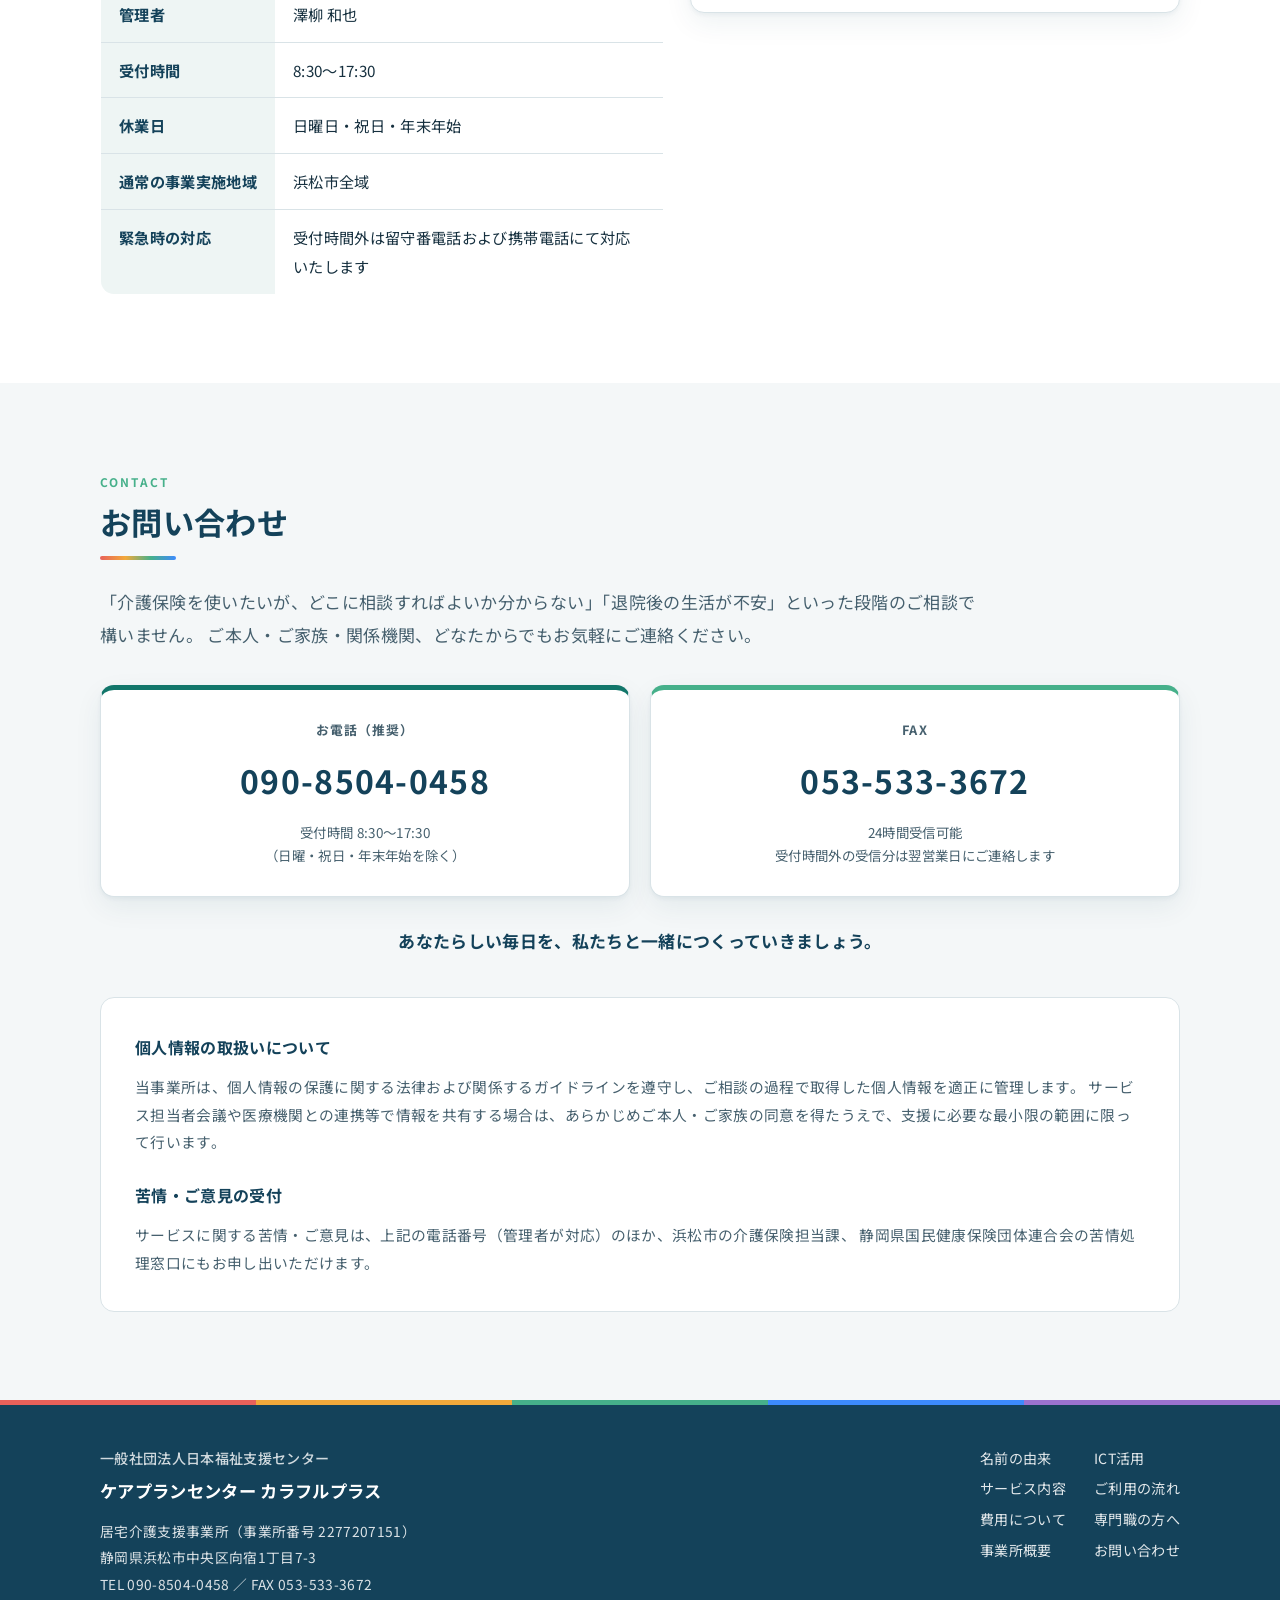
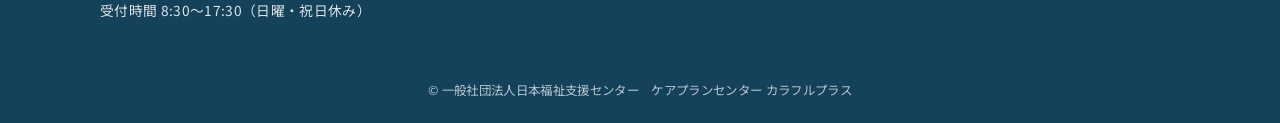
==== commit 63b15ec3: "約1分のイメージムービーを追加し、トップページに掲載 - movie.html を新規作成（夜明けから光へ、名前の由来を軸にした約60秒の構成） - ナレーションは明朝体、既存のロゴ・木のイラストとブ" ====
--- a/index.html
+++ b/index.html
@@ -44,6 +44,7 @@
 
     <nav class="global-nav" id="globalNav" aria-label="サイト内メニュー">
       <ul>
+        <li><a href="#movie">ムービー</a></li>
         <li><a href="#about">名前の由来</a></li>
         <li><a href="#ict">ICT活用</a></li>
         <li><a href="#service">サービス内容</a></li>
@@ -90,6 +91,26 @@
   <section class="noticebar">
     <div class="wrap">
       <p><strong>居宅介護支援費は介護保険から全額（10割）給付されます。</strong>そのため、ケアプラン作成に関するご利用者様の自己負担は<strong>ありません</strong>。まずはお気軽にご相談ください。</p>
+    </div>
+  </section>
+
+  <!-- ============ イメージムービー ============ -->
+  <section class="section section-movie" id="movie">
+    <div class="wrap">
+      <p class="sec-eyebrow">Movie</p>
+      <h2 class="sec-title">1分でわかる、カラフルプラス</h2>
+      <p class="sec-lead">
+        私たちが大切にしている<strong>「寄り添う支援」</strong>の考え方を、約1分のイメージムービーにまとめました。
+        再生ボタンを押すとはじまります（音が出ますので、音量にご注意ください）。
+      </p>
+      <div class="movie-frame">
+        <iframe src="movie.html" title="ケアプランセンター カラフルプラス イメージムービー"
+                loading="lazy" allow="fullscreen" allowfullscreen></iframe>
+      </div>
+      <p class="movie-note">
+        <span>約1分／音声あり</span>
+        <a href="movie.html">ムービーだけを別のページで見る</a>
+      </p>
     </div>
   </section>
 
--- a/assets/style.css
+++ b/assets/style.css
@@ -1050,3 +1050,44 @@
   .site-header, .mobile-call, .map-box iframe { display: none; }
   body { font-size: 12px; }
 }
+
+/* ============================================================
+   イメージムービー（トップページ埋め込み）
+   ============================================================ */
+.section-movie { background: #0b2130; }
+.section-movie .sec-eyebrow { color: #7fd8c4; }
+.section-movie .sec-title { color: #ffffff; }
+.section-movie .sec-lead { color: #a9c3cd; }
+
+.movie-frame {
+  position: relative;
+  aspect-ratio: 16 / 9;
+  border-radius: var(--radius);
+  overflow: hidden;
+  background: #07161f;
+  box-shadow: 0 18px 46px rgba(0, 0, 0, .38);
+}
+.movie-frame iframe {
+  position: absolute;
+  inset: 0;
+  width: 100%;
+  height: 100%;
+  border: 0;
+  display: block;
+}
+
+.movie-note {
+  display: flex;
+  flex-wrap: wrap;
+  align-items: baseline;
+  gap: 6px 18px;
+  margin: 16px 0 0;
+  font-size: .92rem;
+  color: #90aab5;
+}
+.movie-note a { color: #9fd8cc; }
+.movie-note a:hover { color: #c9efe6; }
+
+@media (max-width: 700px) and (orientation: portrait) {
+  .movie-frame { aspect-ratio: 4 / 5; }
+}
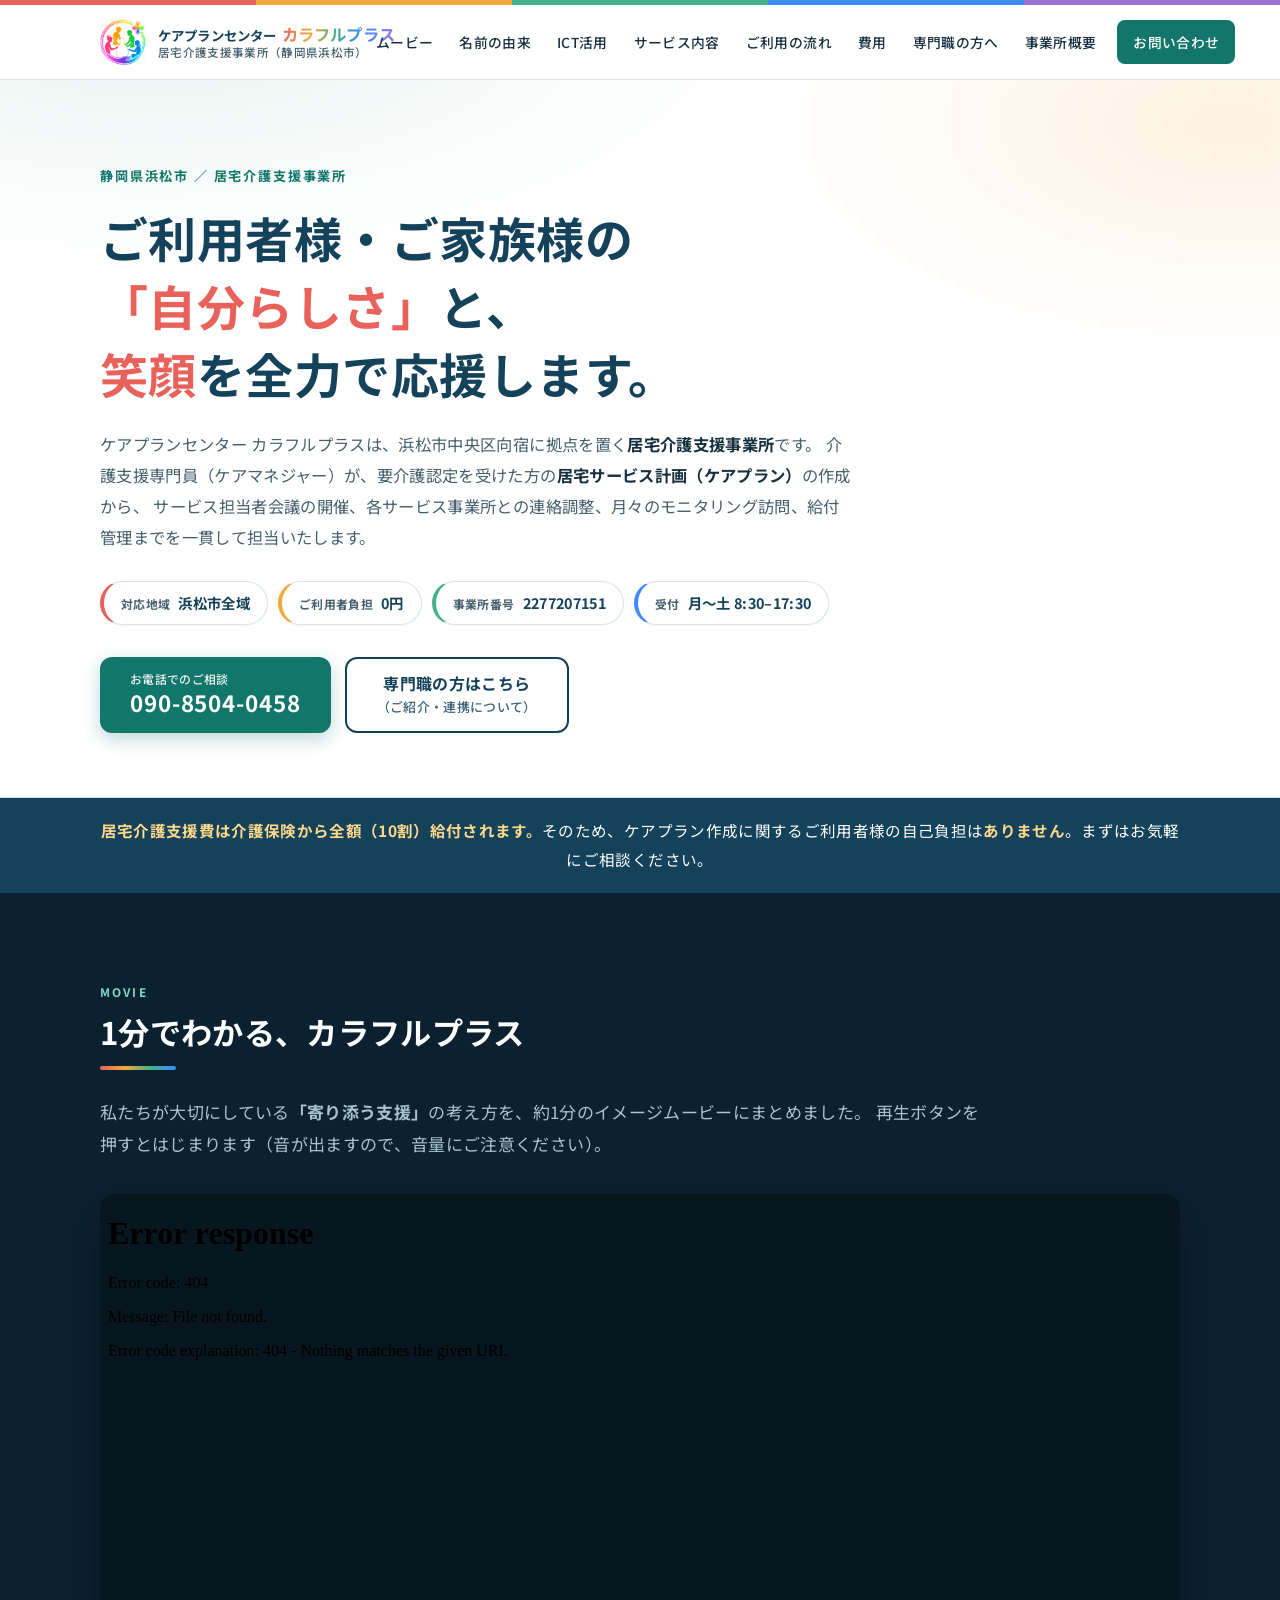
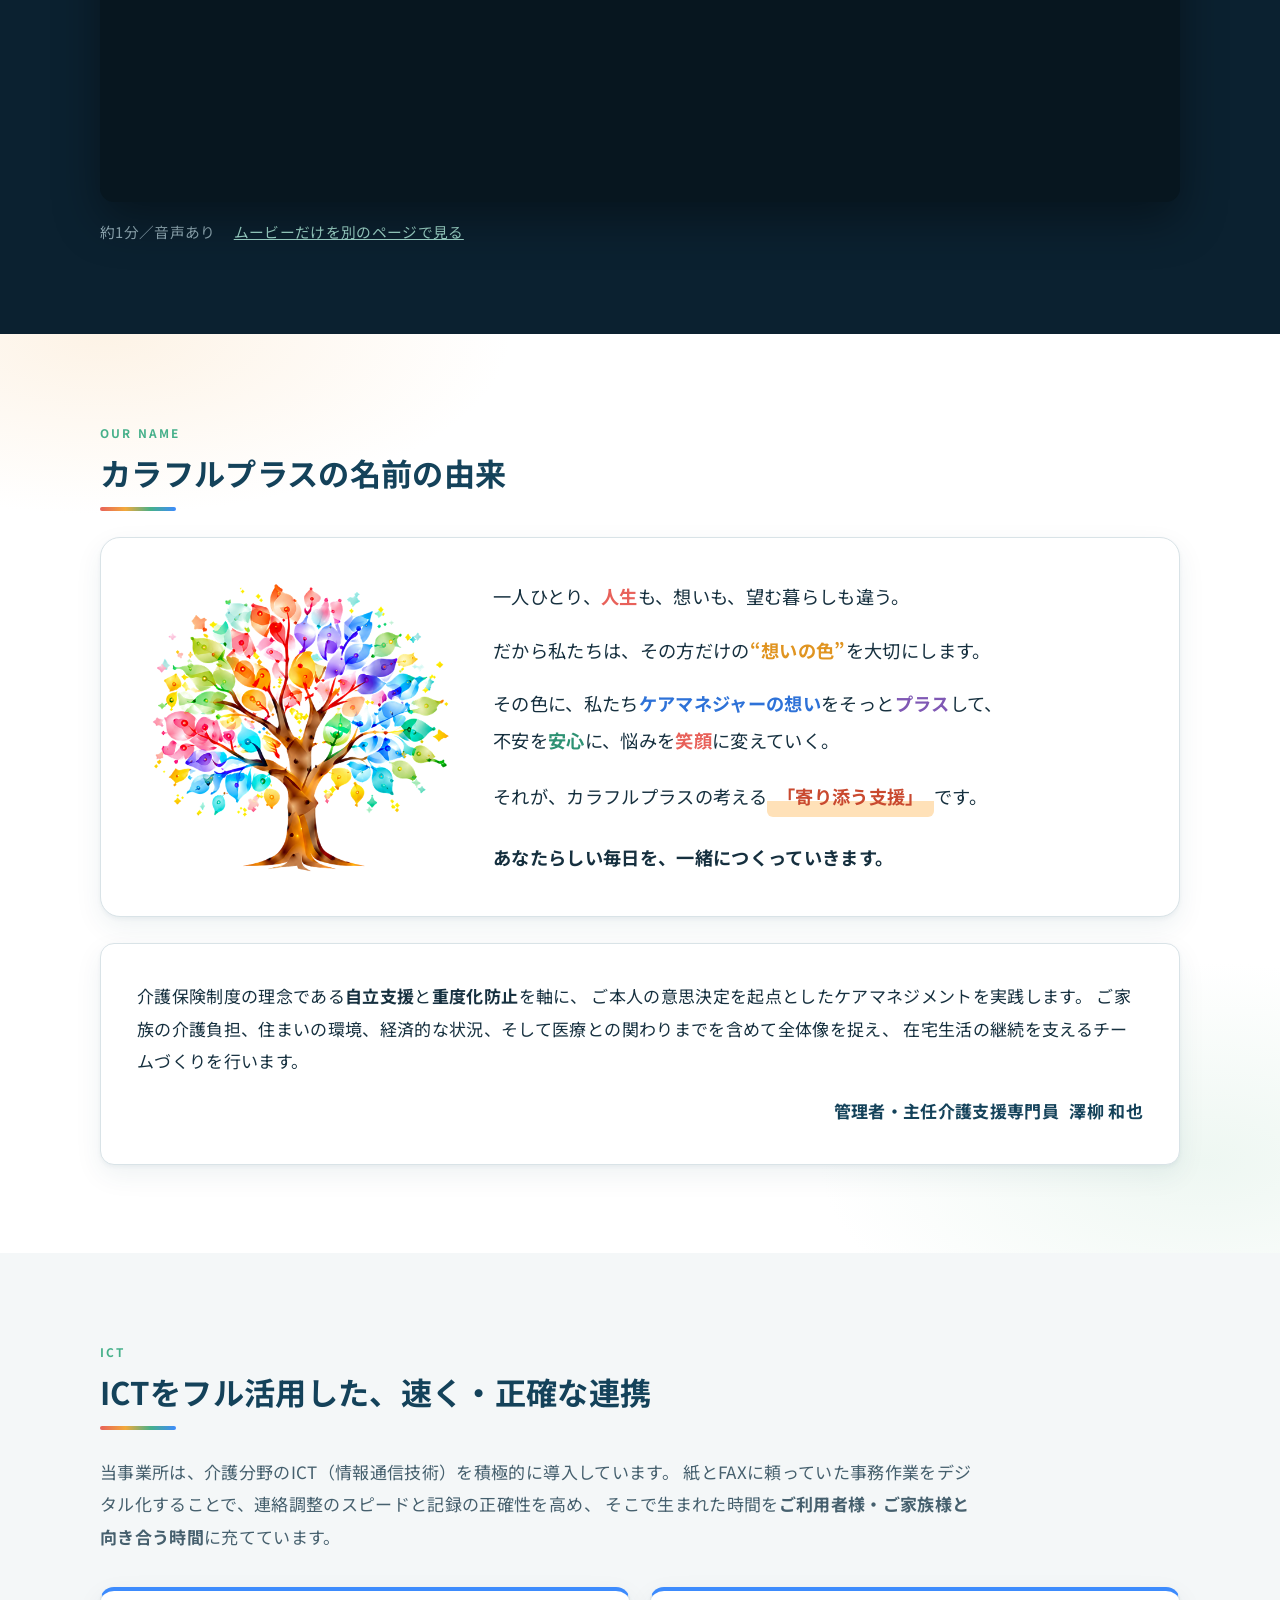
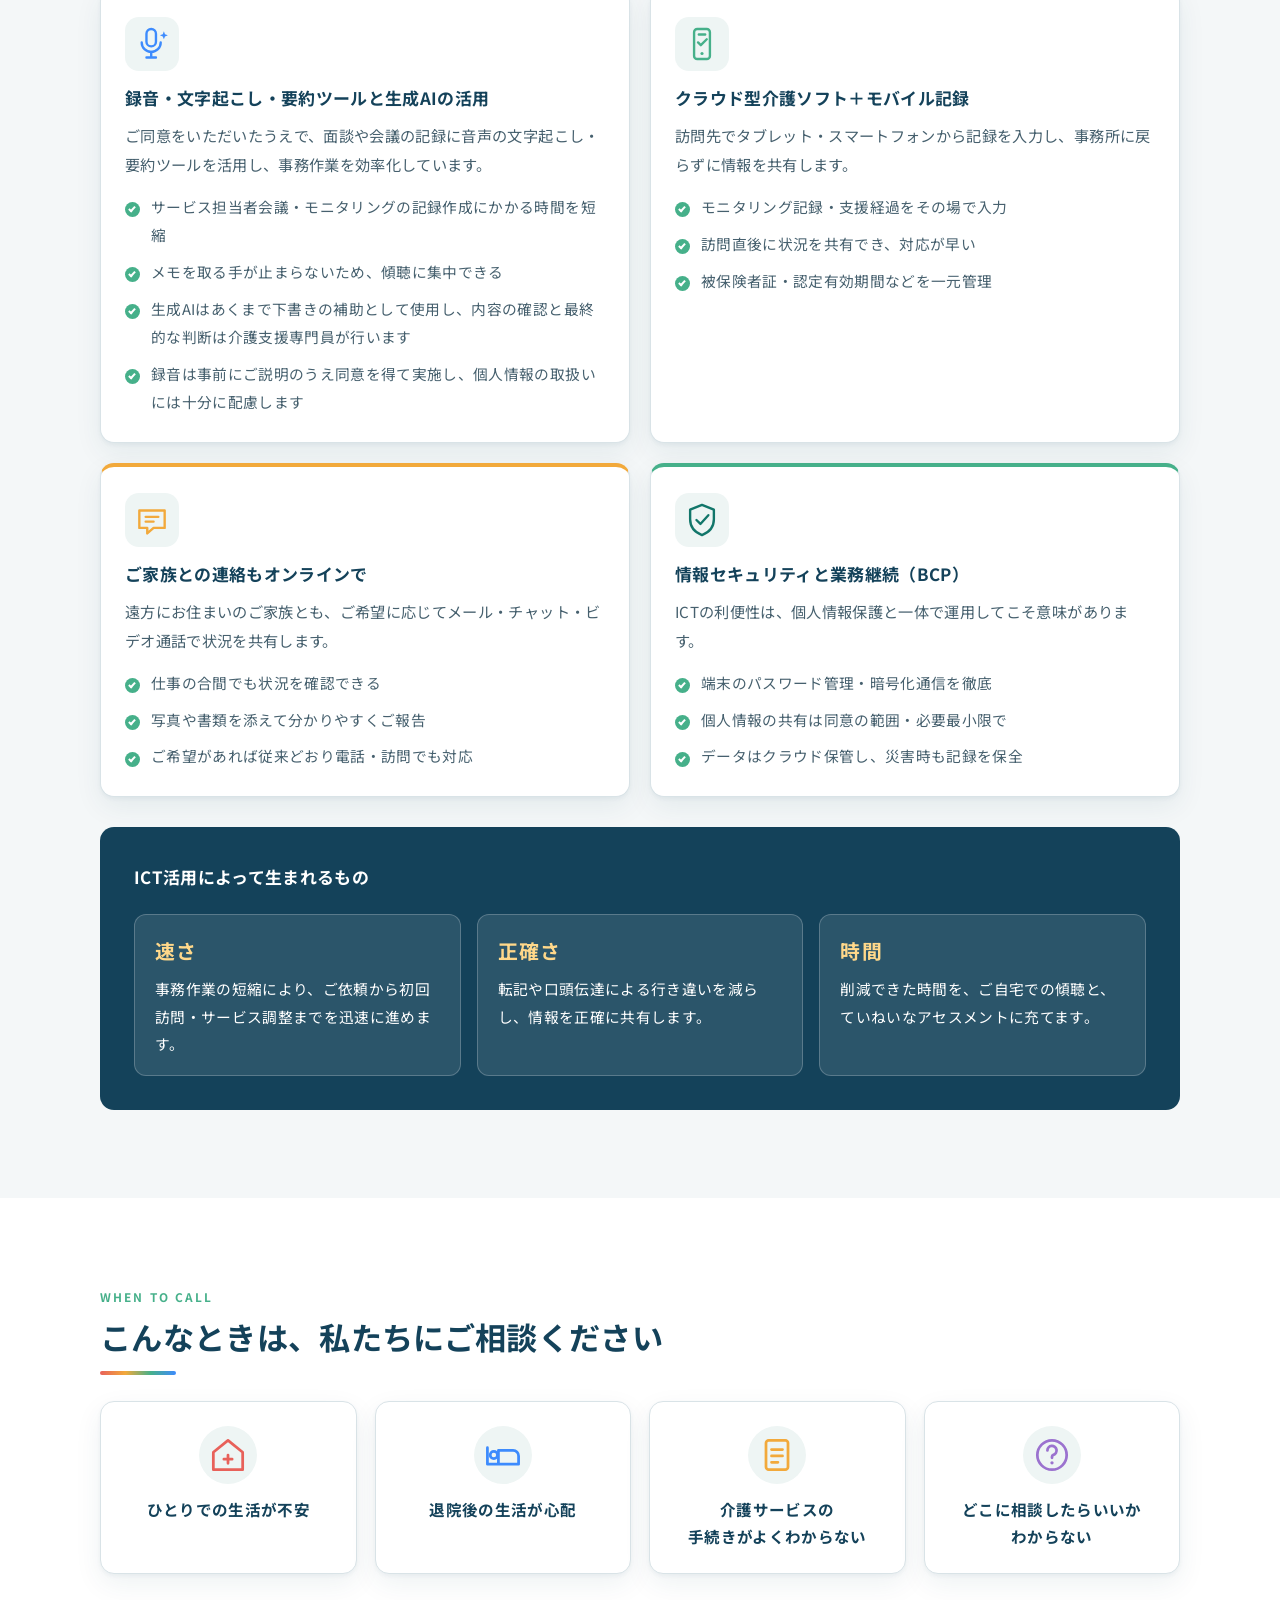
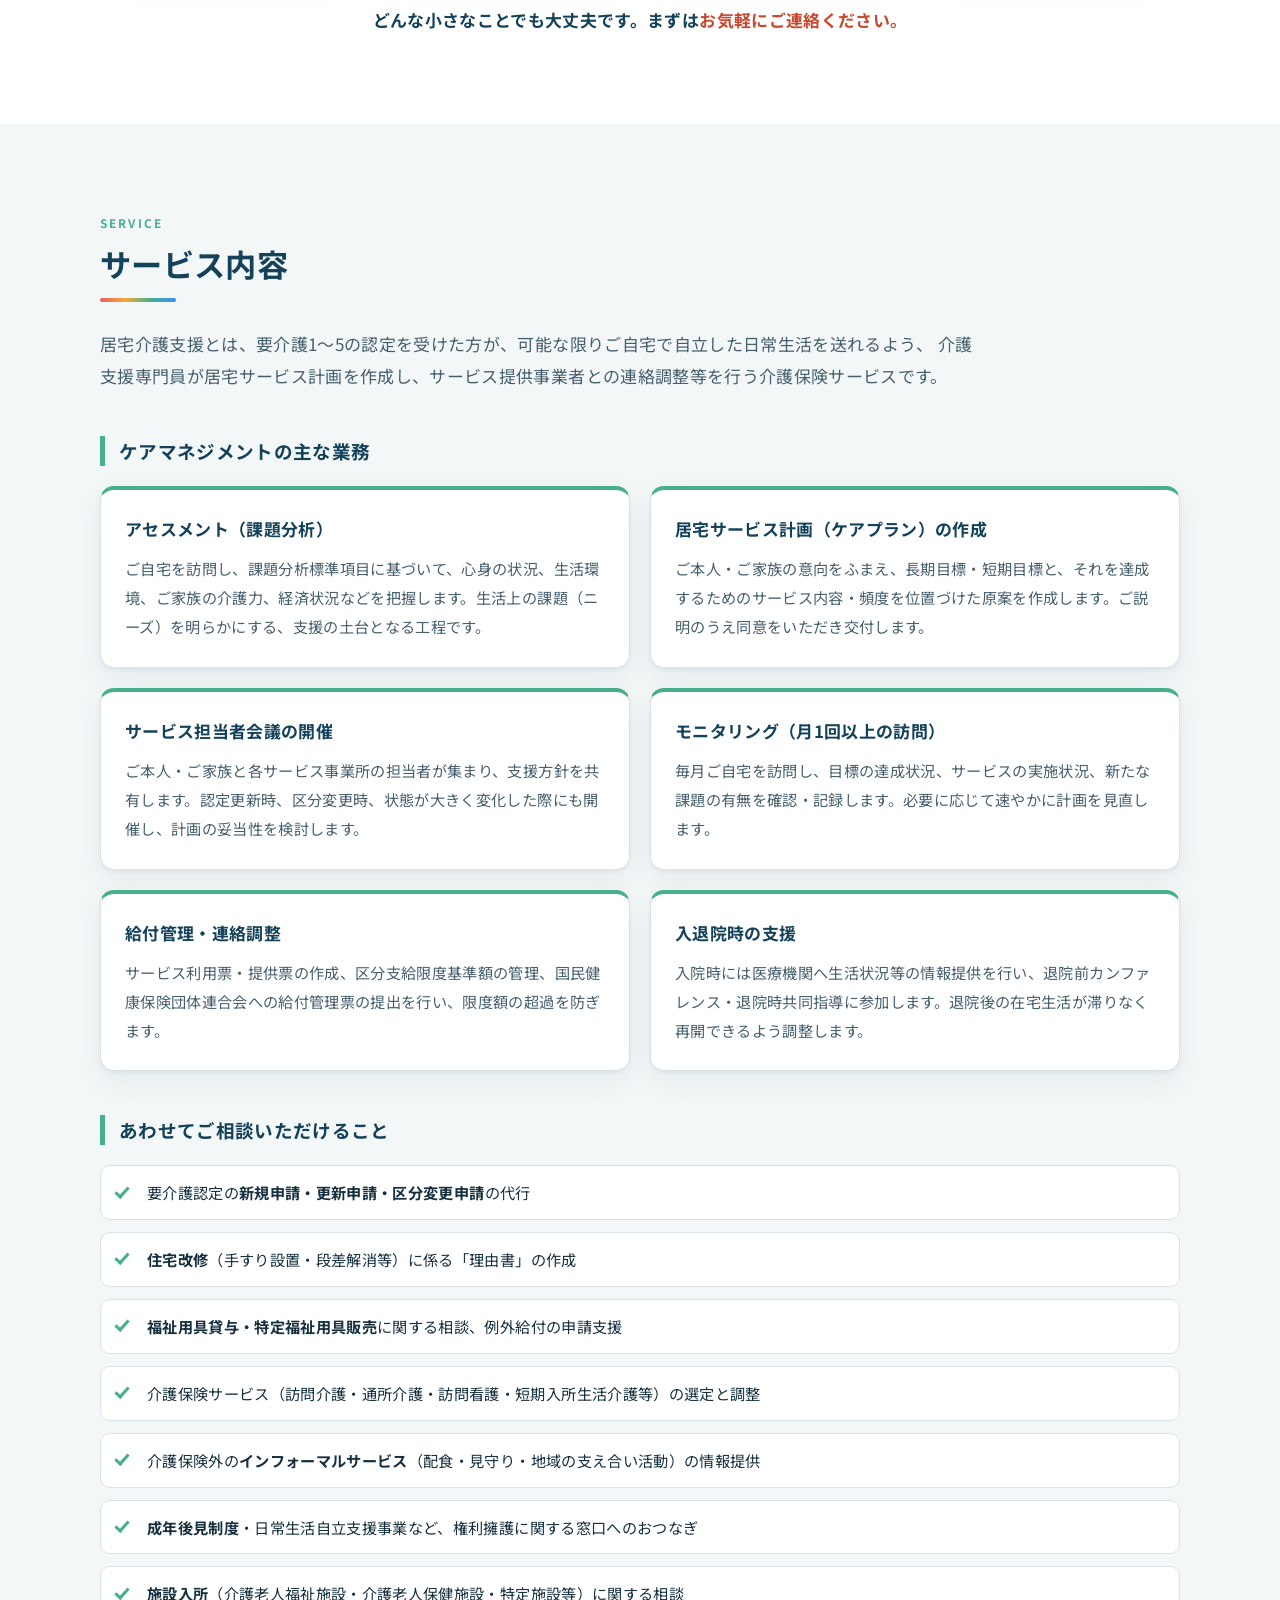
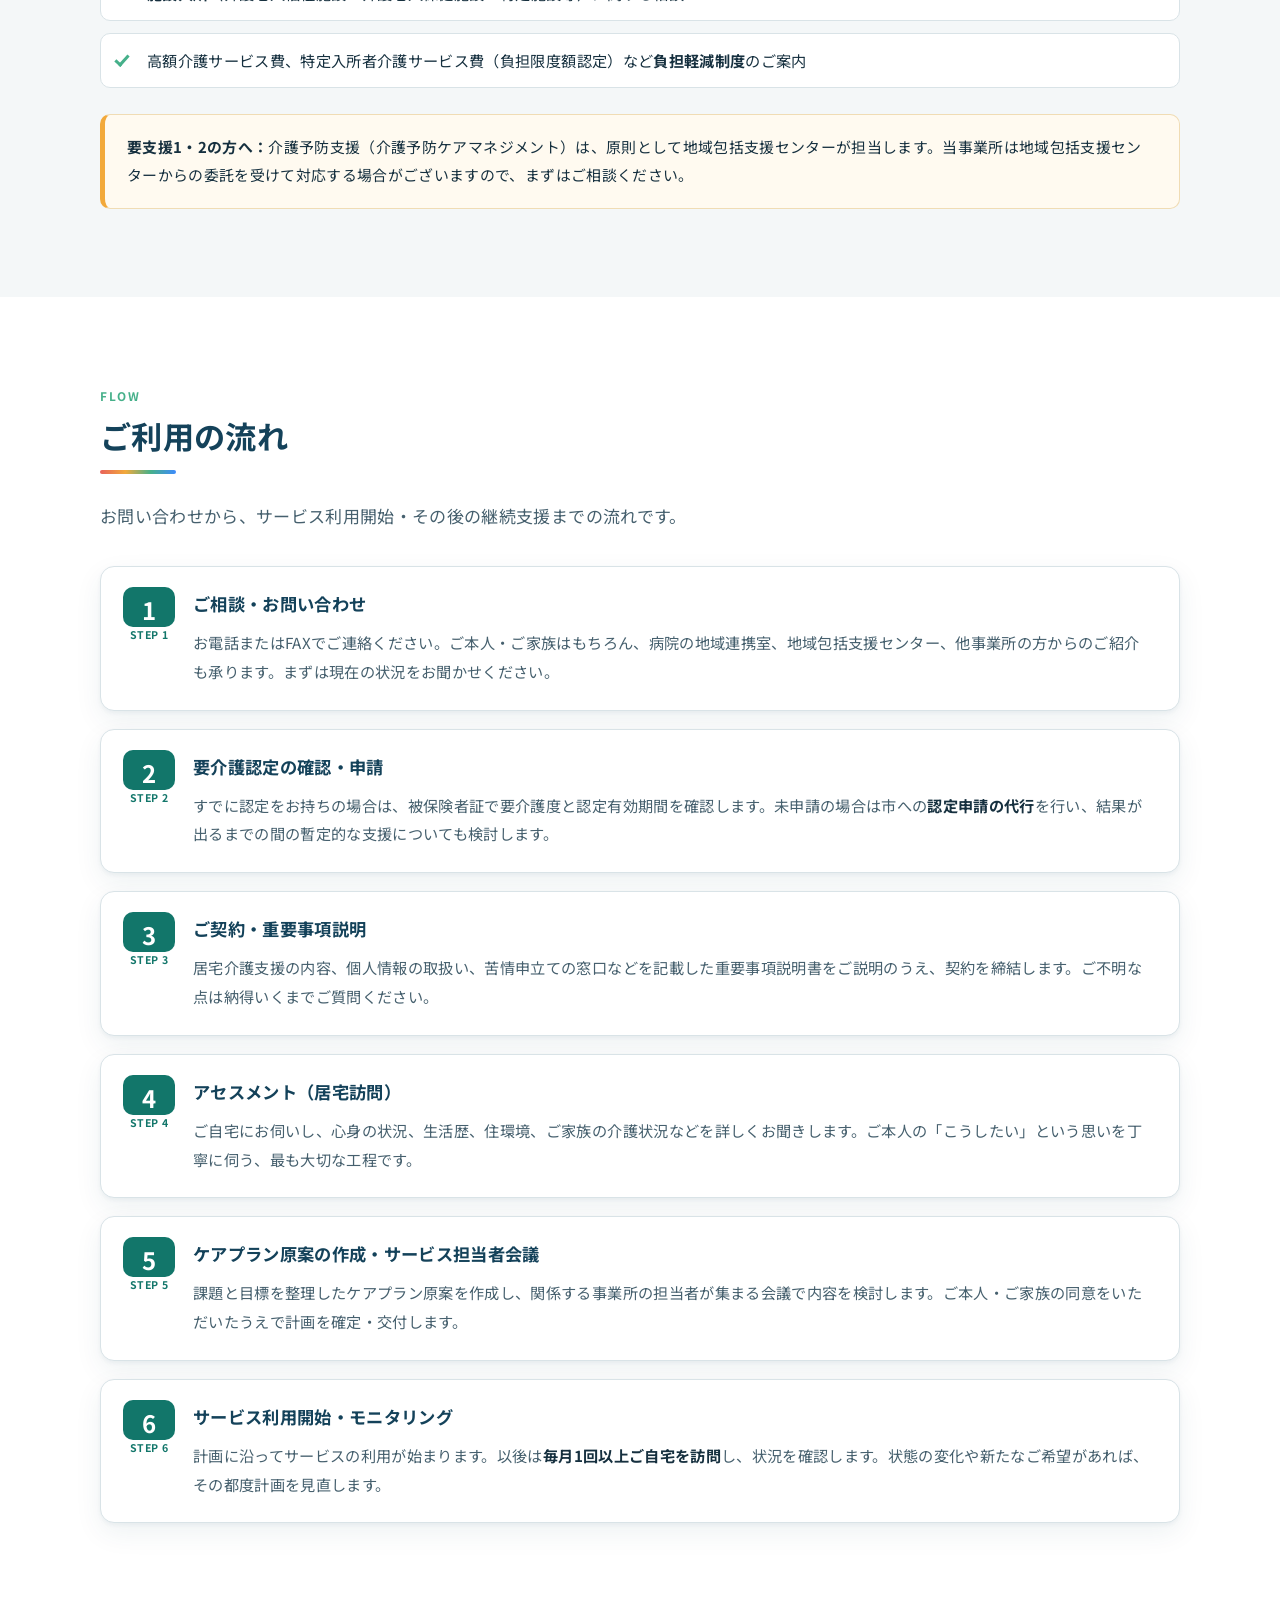
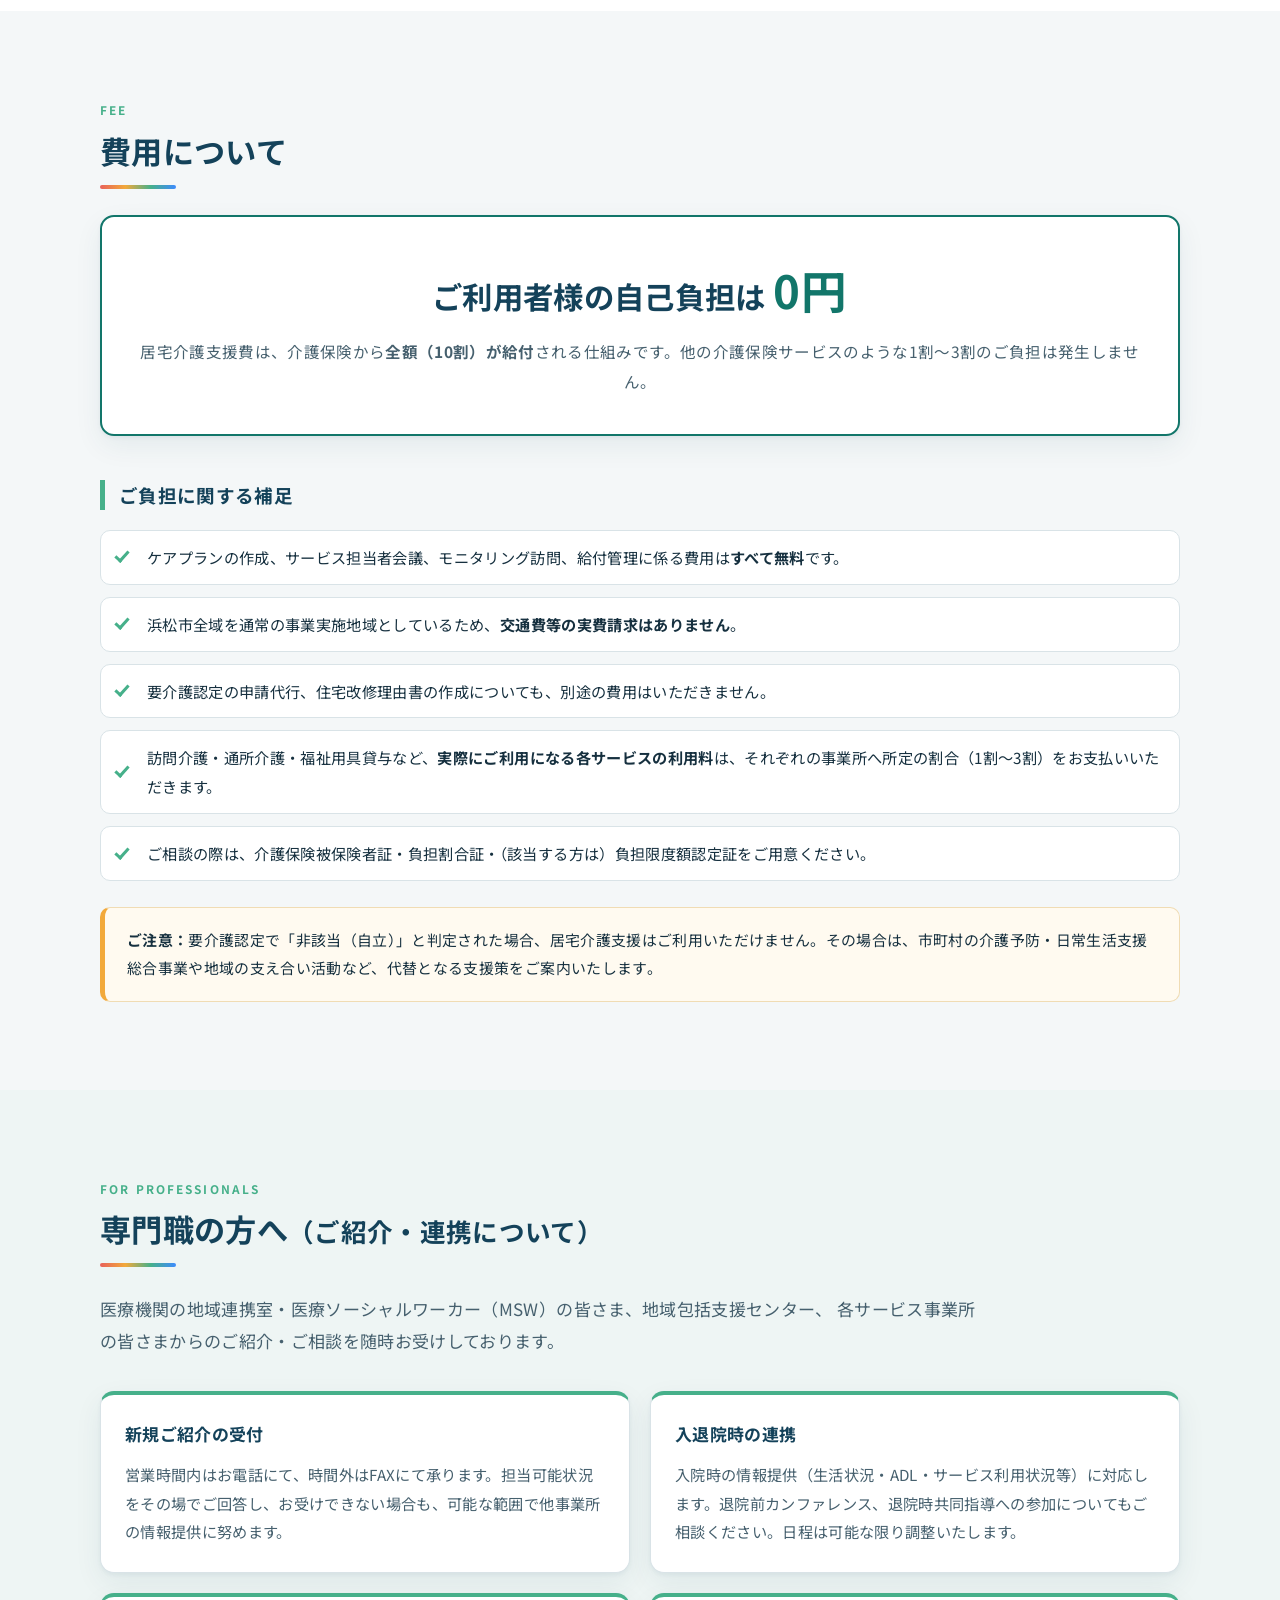
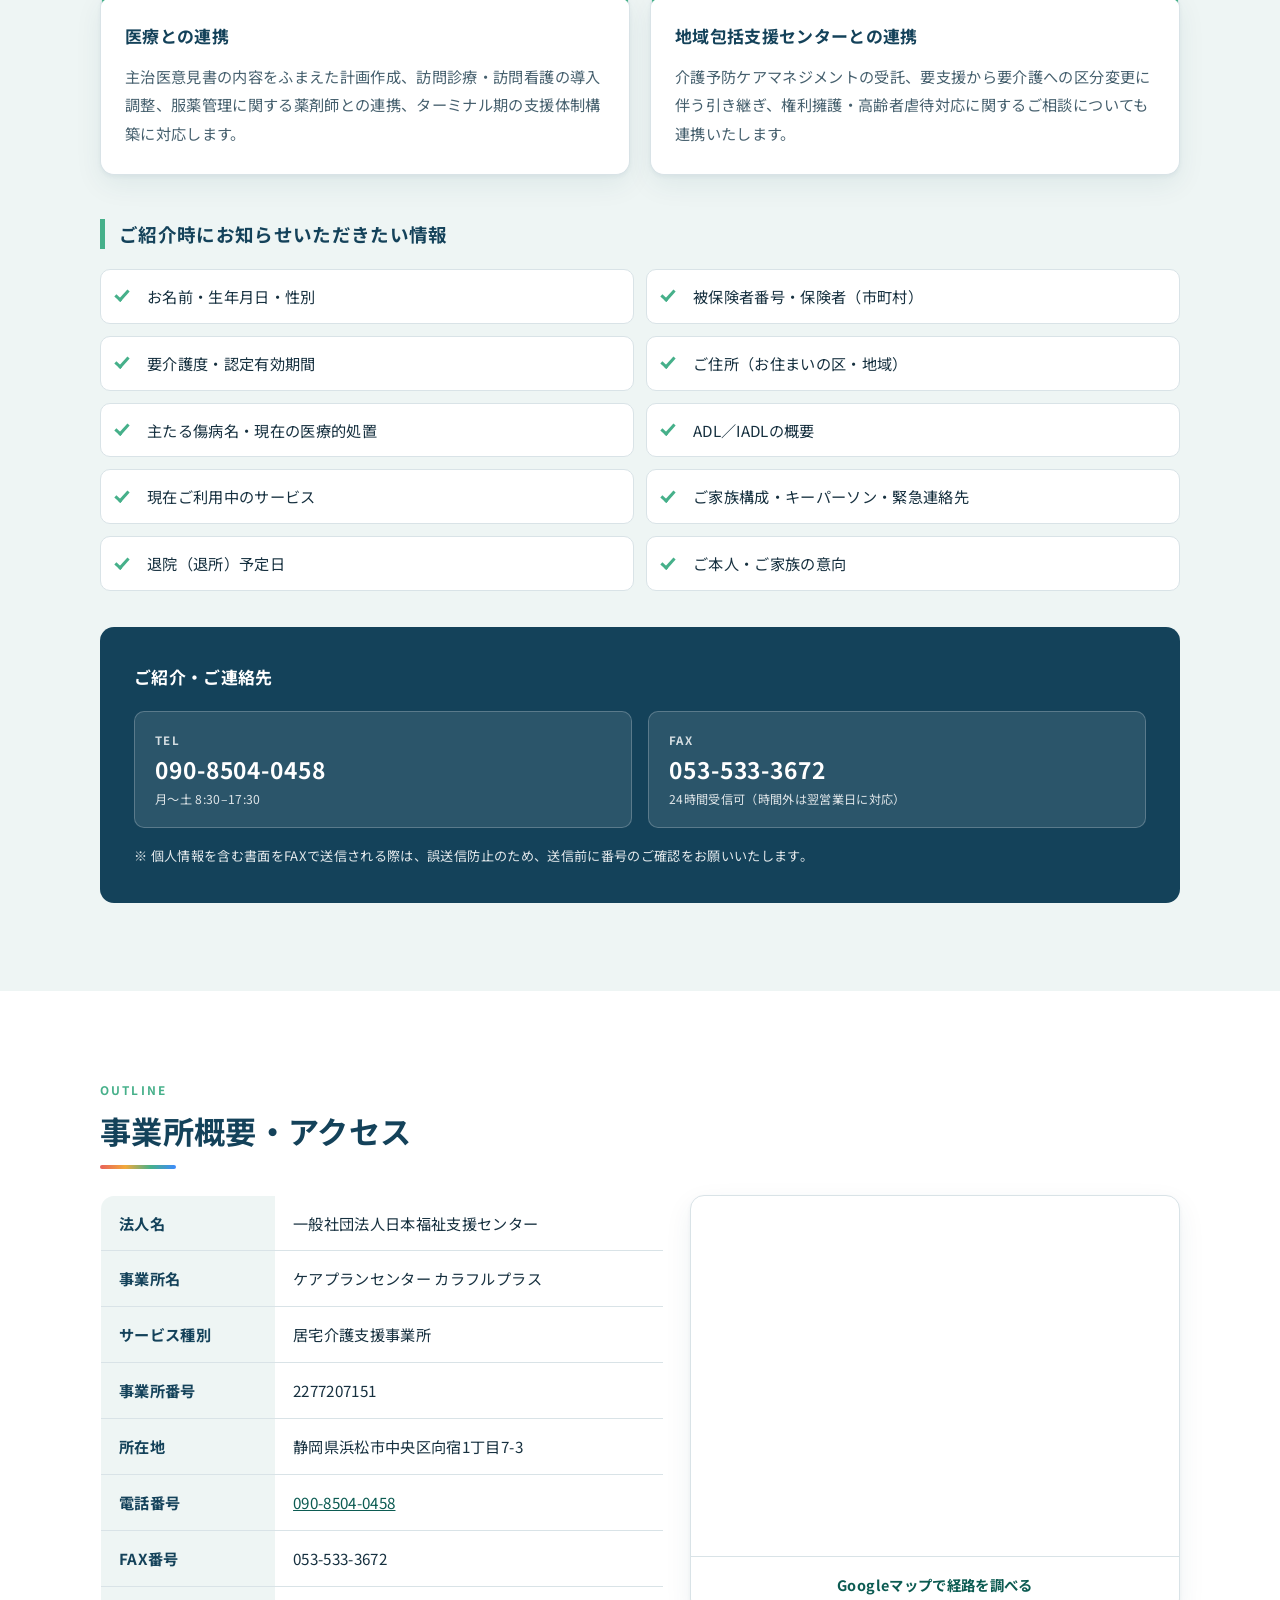
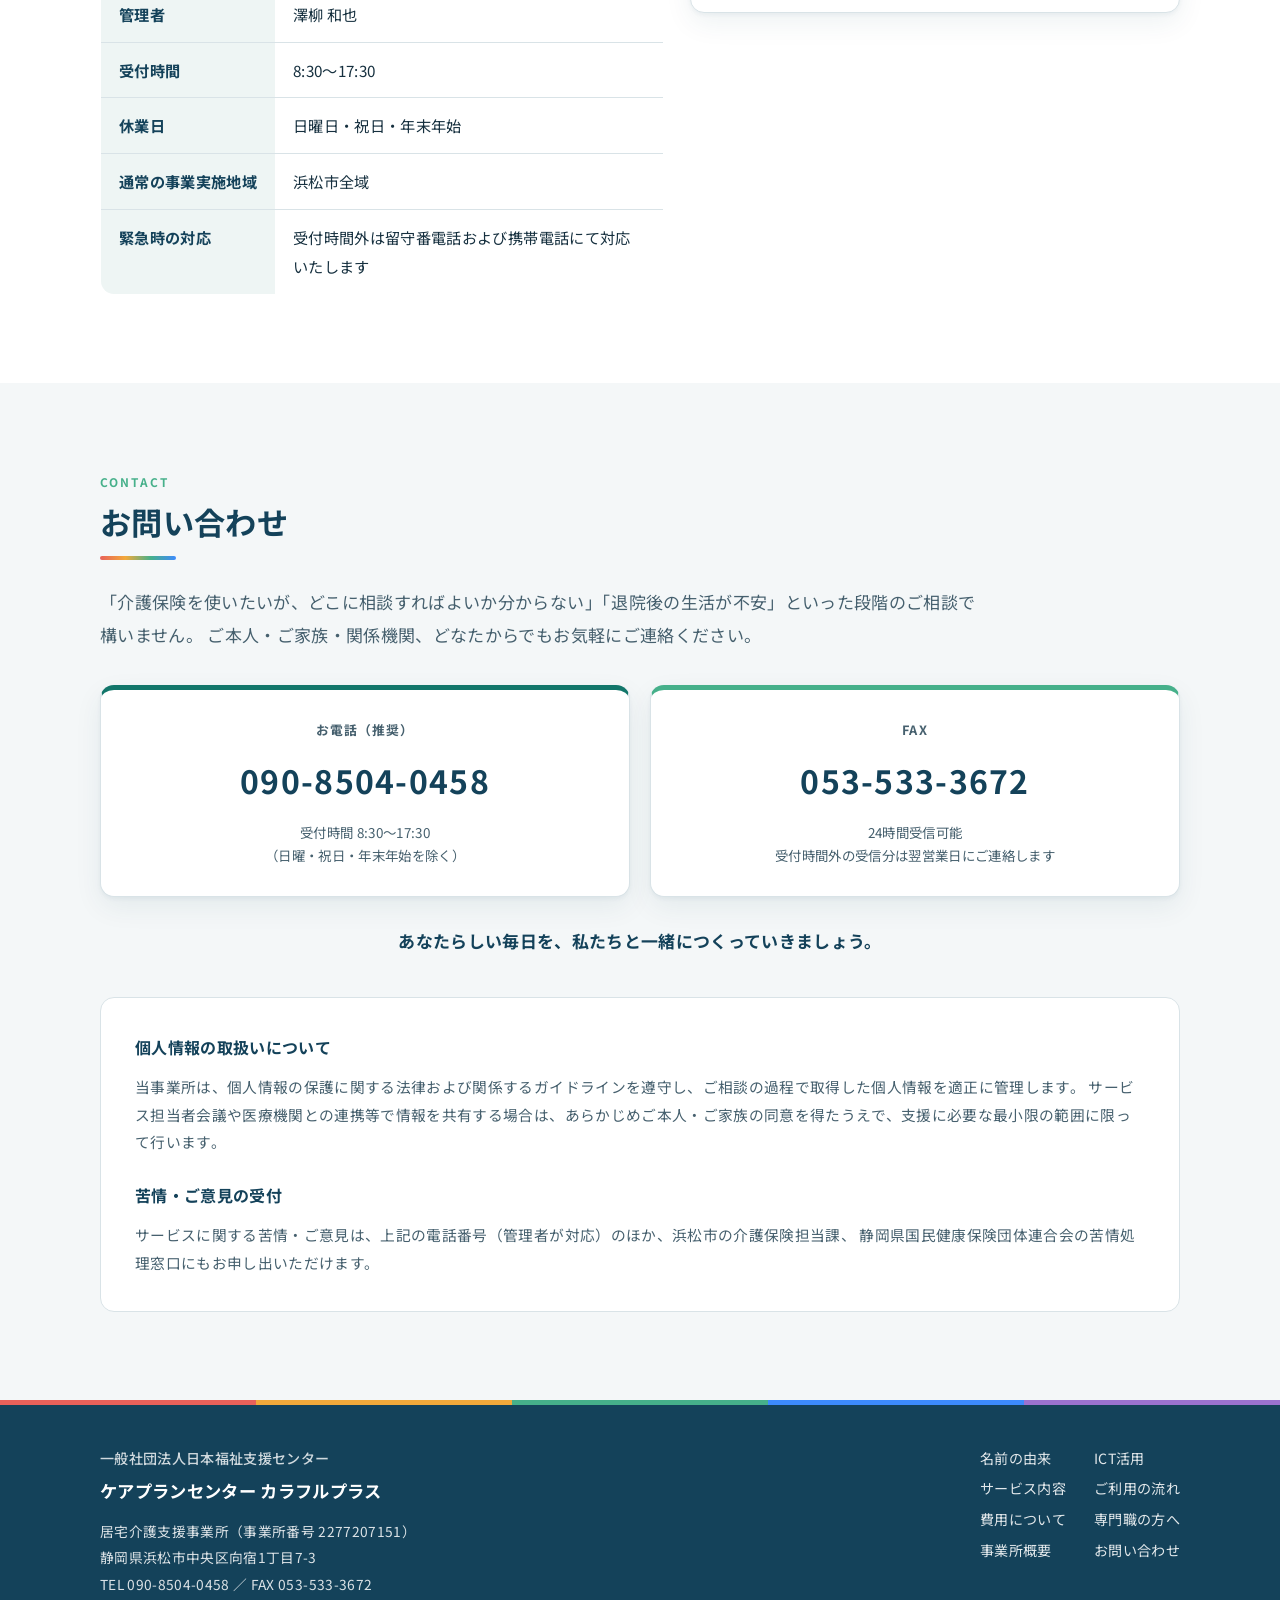
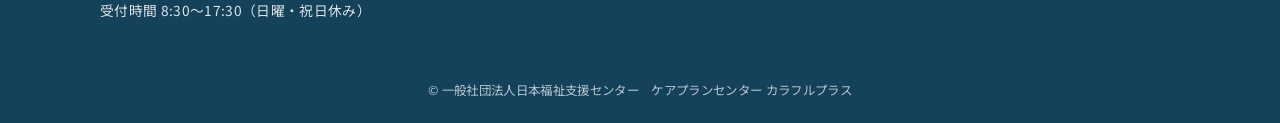
==== commit 27815fb2: "動画ページの正規URLをリダイレクトのないURLに修正 Cloudflare Pagesは/movie.htmlを/movieへ308リダイレクトするため、 canonicalとsitemapがリダイ" ====
--- a/index.html
+++ b/index.html
@@ -104,12 +104,12 @@
         再生ボタンを押すとはじまります（音が出ますので、音量にご注意ください）。
       </p>
       <div class="movie-frame">
-        <iframe src="movie.html" title="ケアプランセンター カラフルプラス イメージムービー"
+        <iframe src="movie" title="ケアプランセンター カラフルプラス イメージムービー"
                 loading="lazy" allow="fullscreen" allowfullscreen></iframe>
       </div>
       <p class="movie-note">
         <span>約1分／音声あり</span>
-        <a href="movie.html">ムービーだけを別のページで見る</a>
+        <a href="movie">ムービーだけを別のページで見る</a>
       </p>
     </div>
   </section>
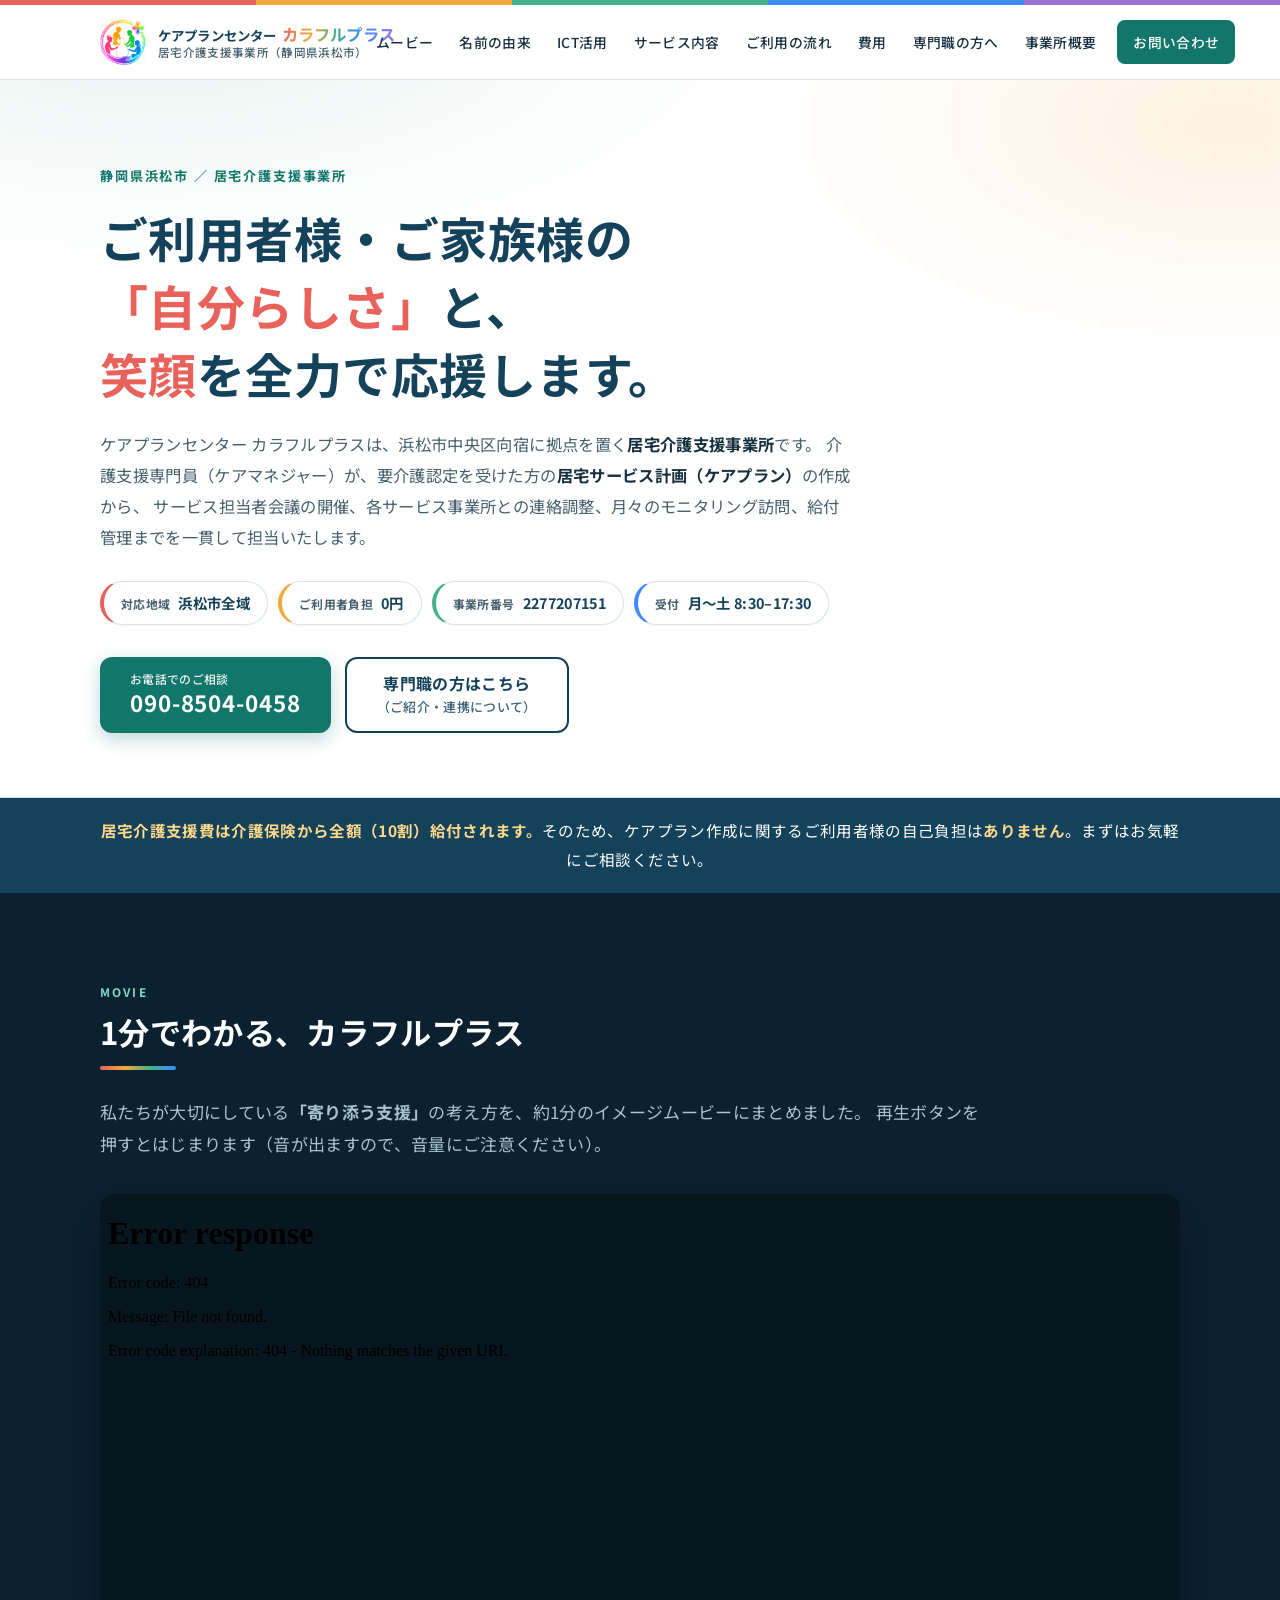
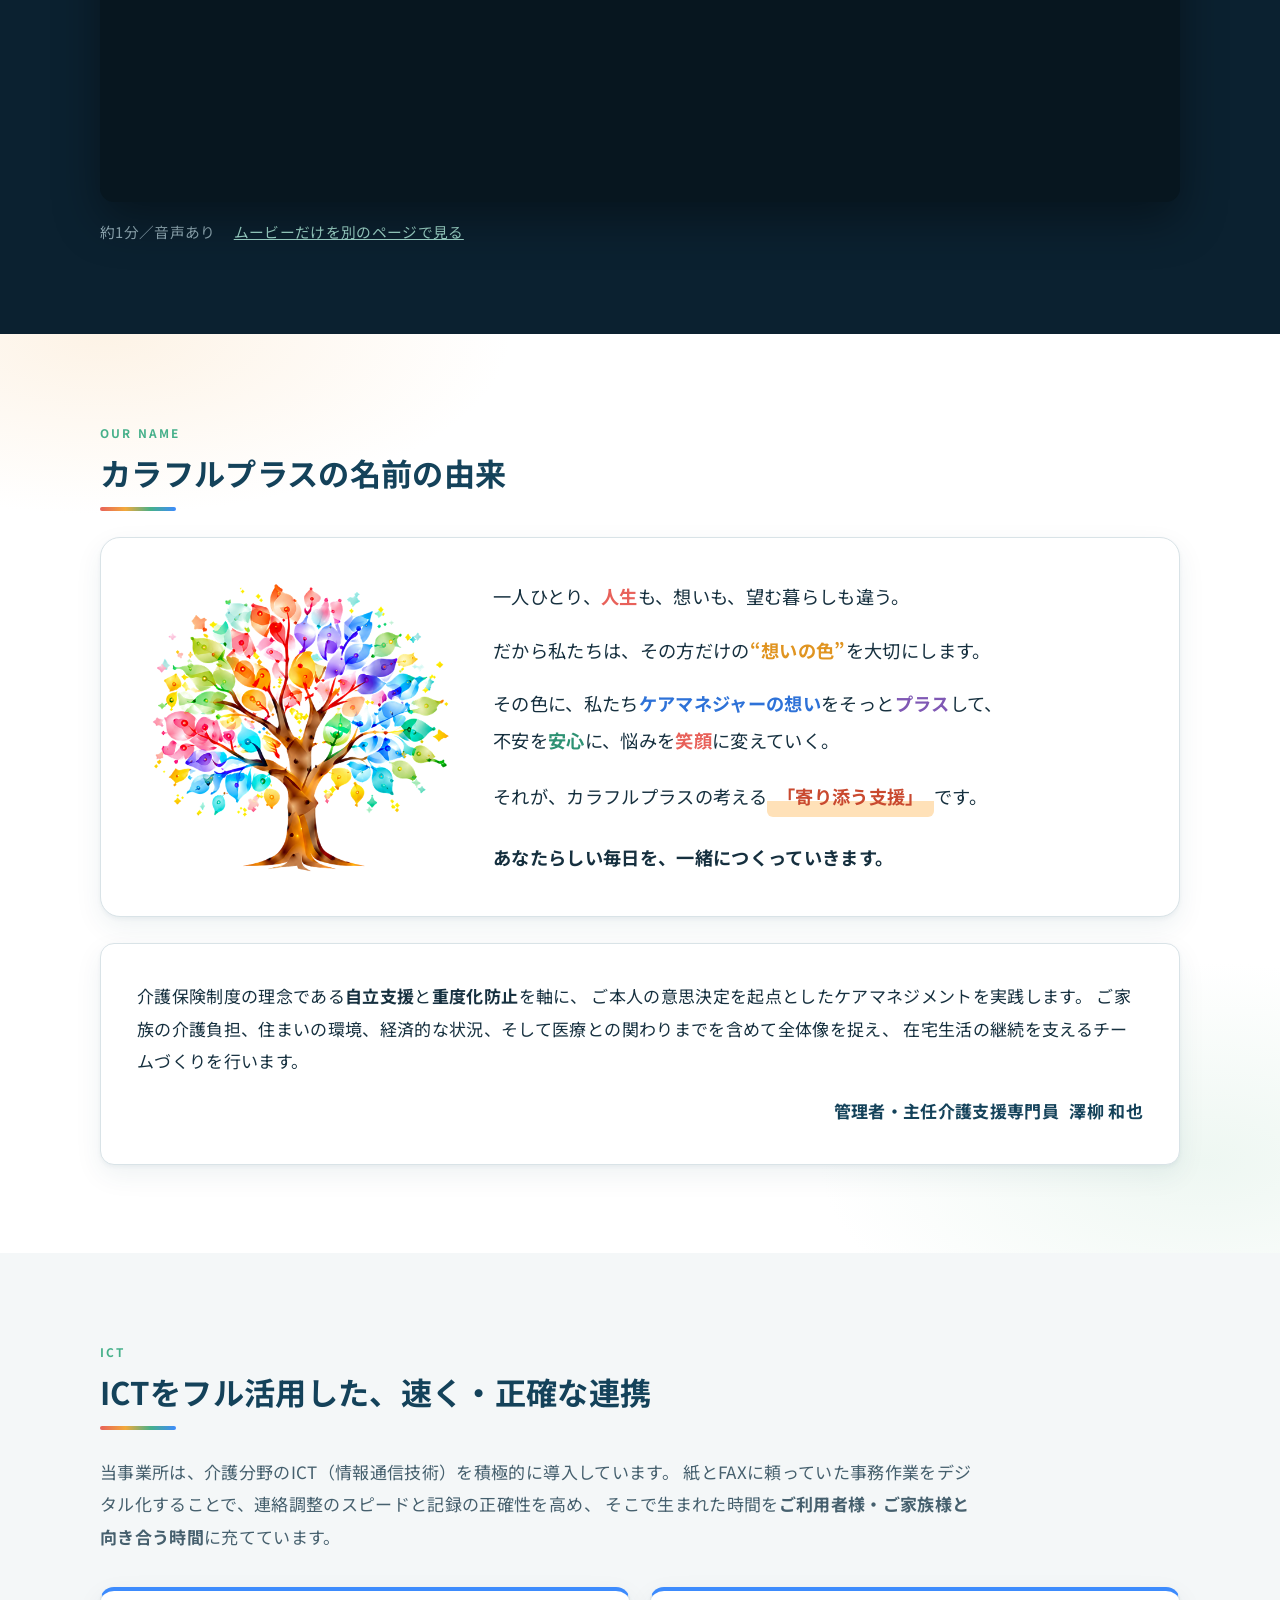
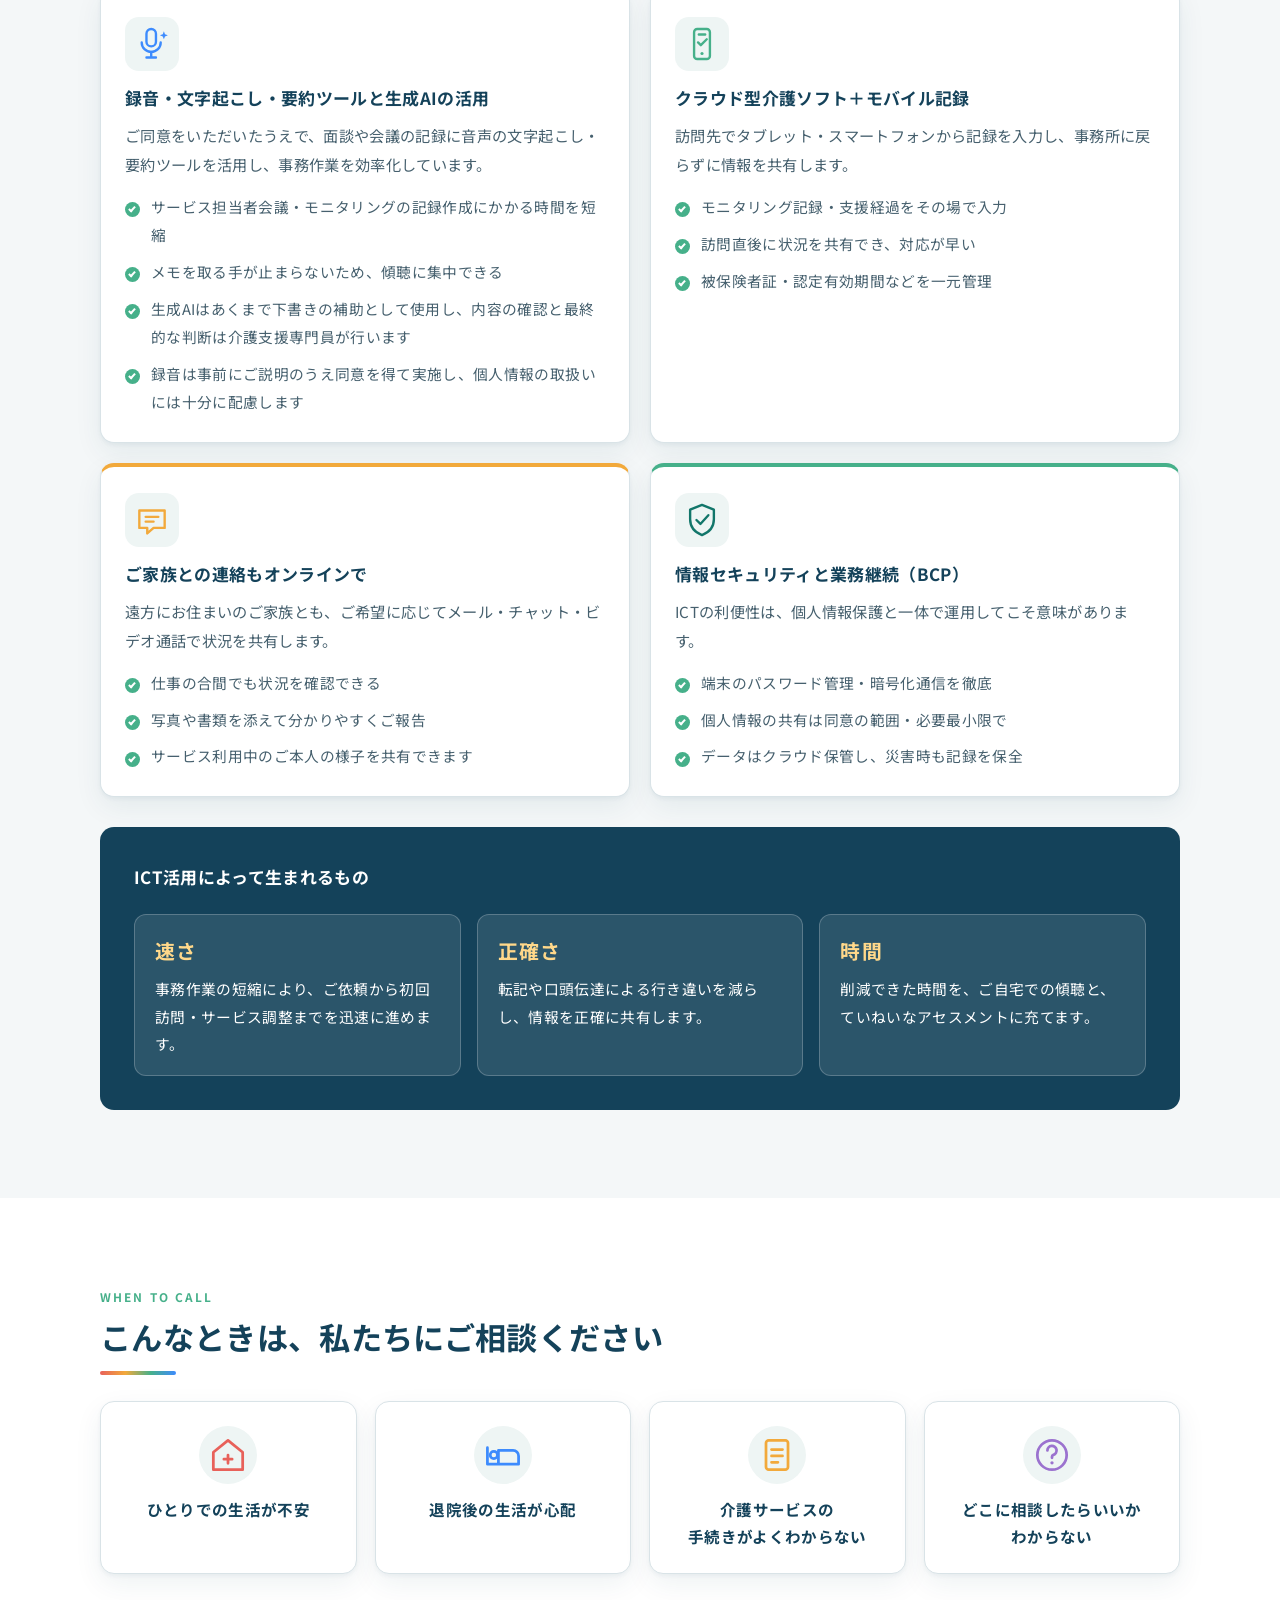
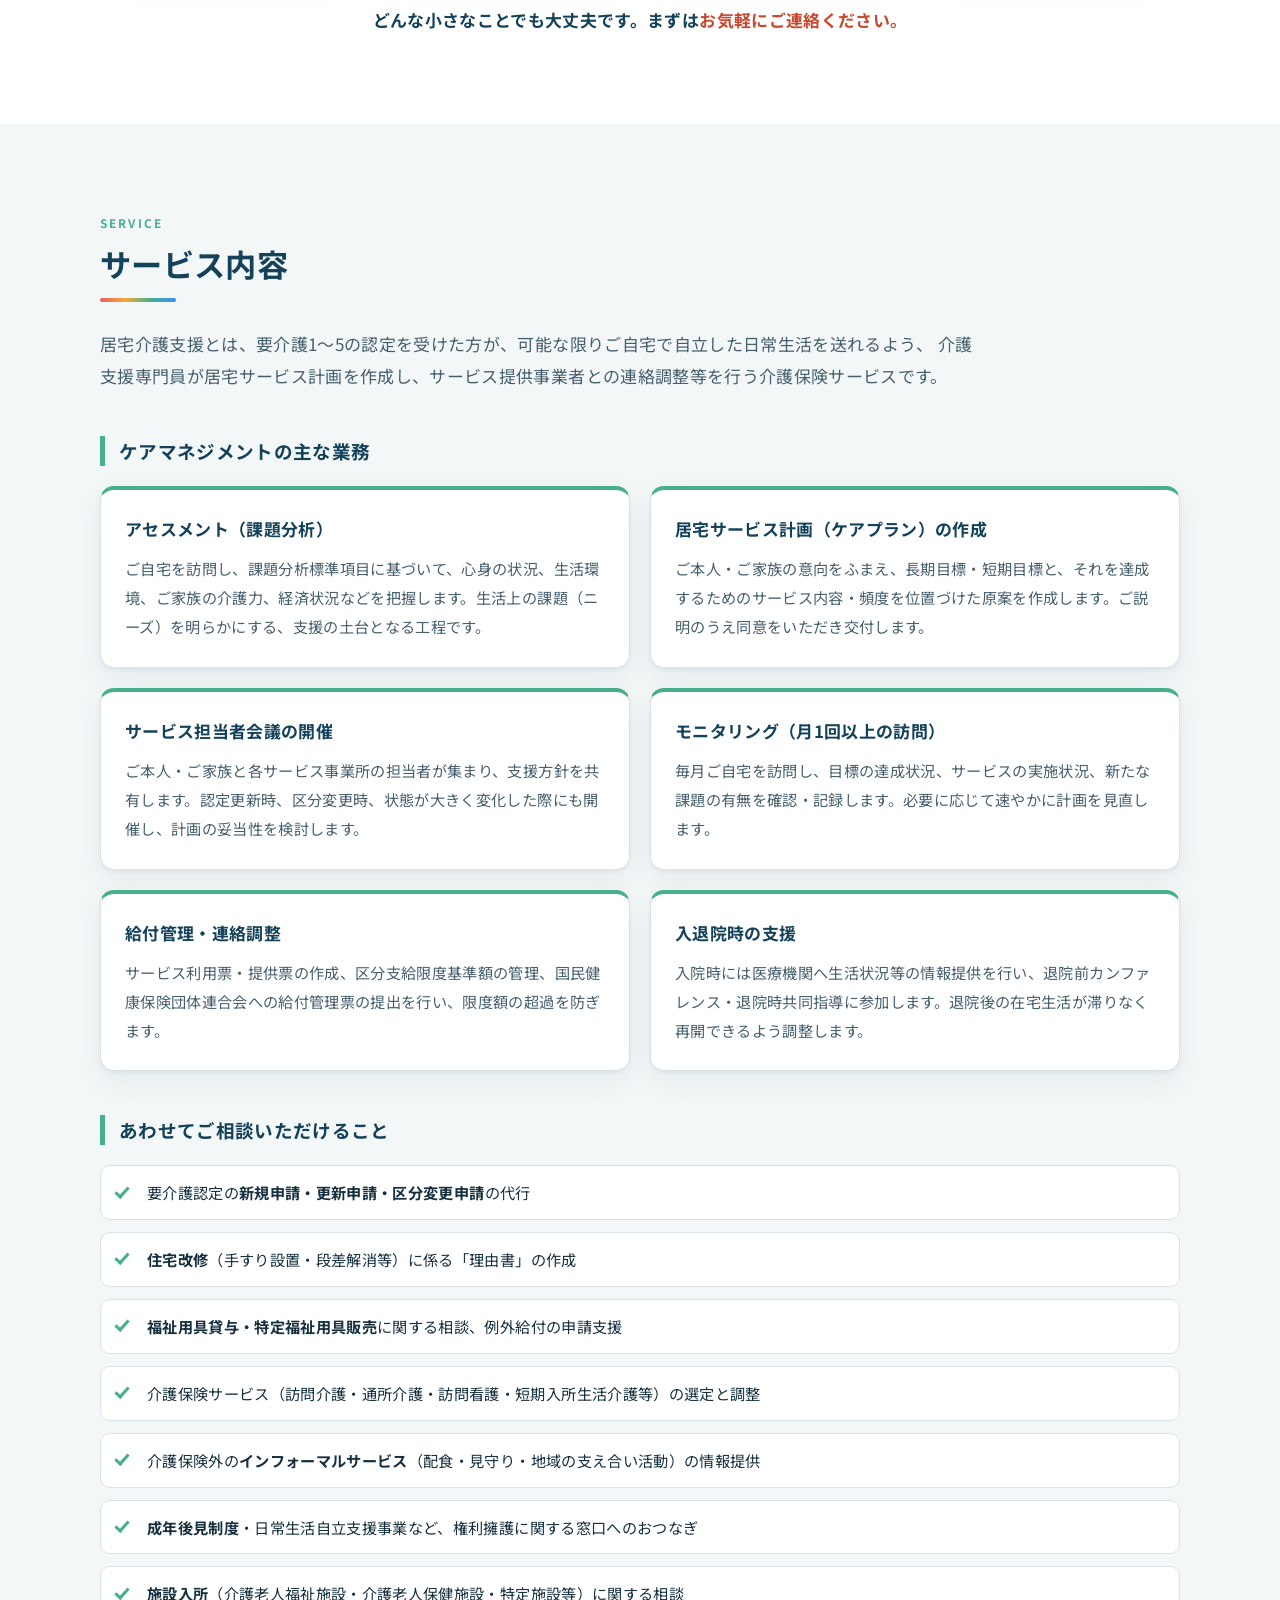
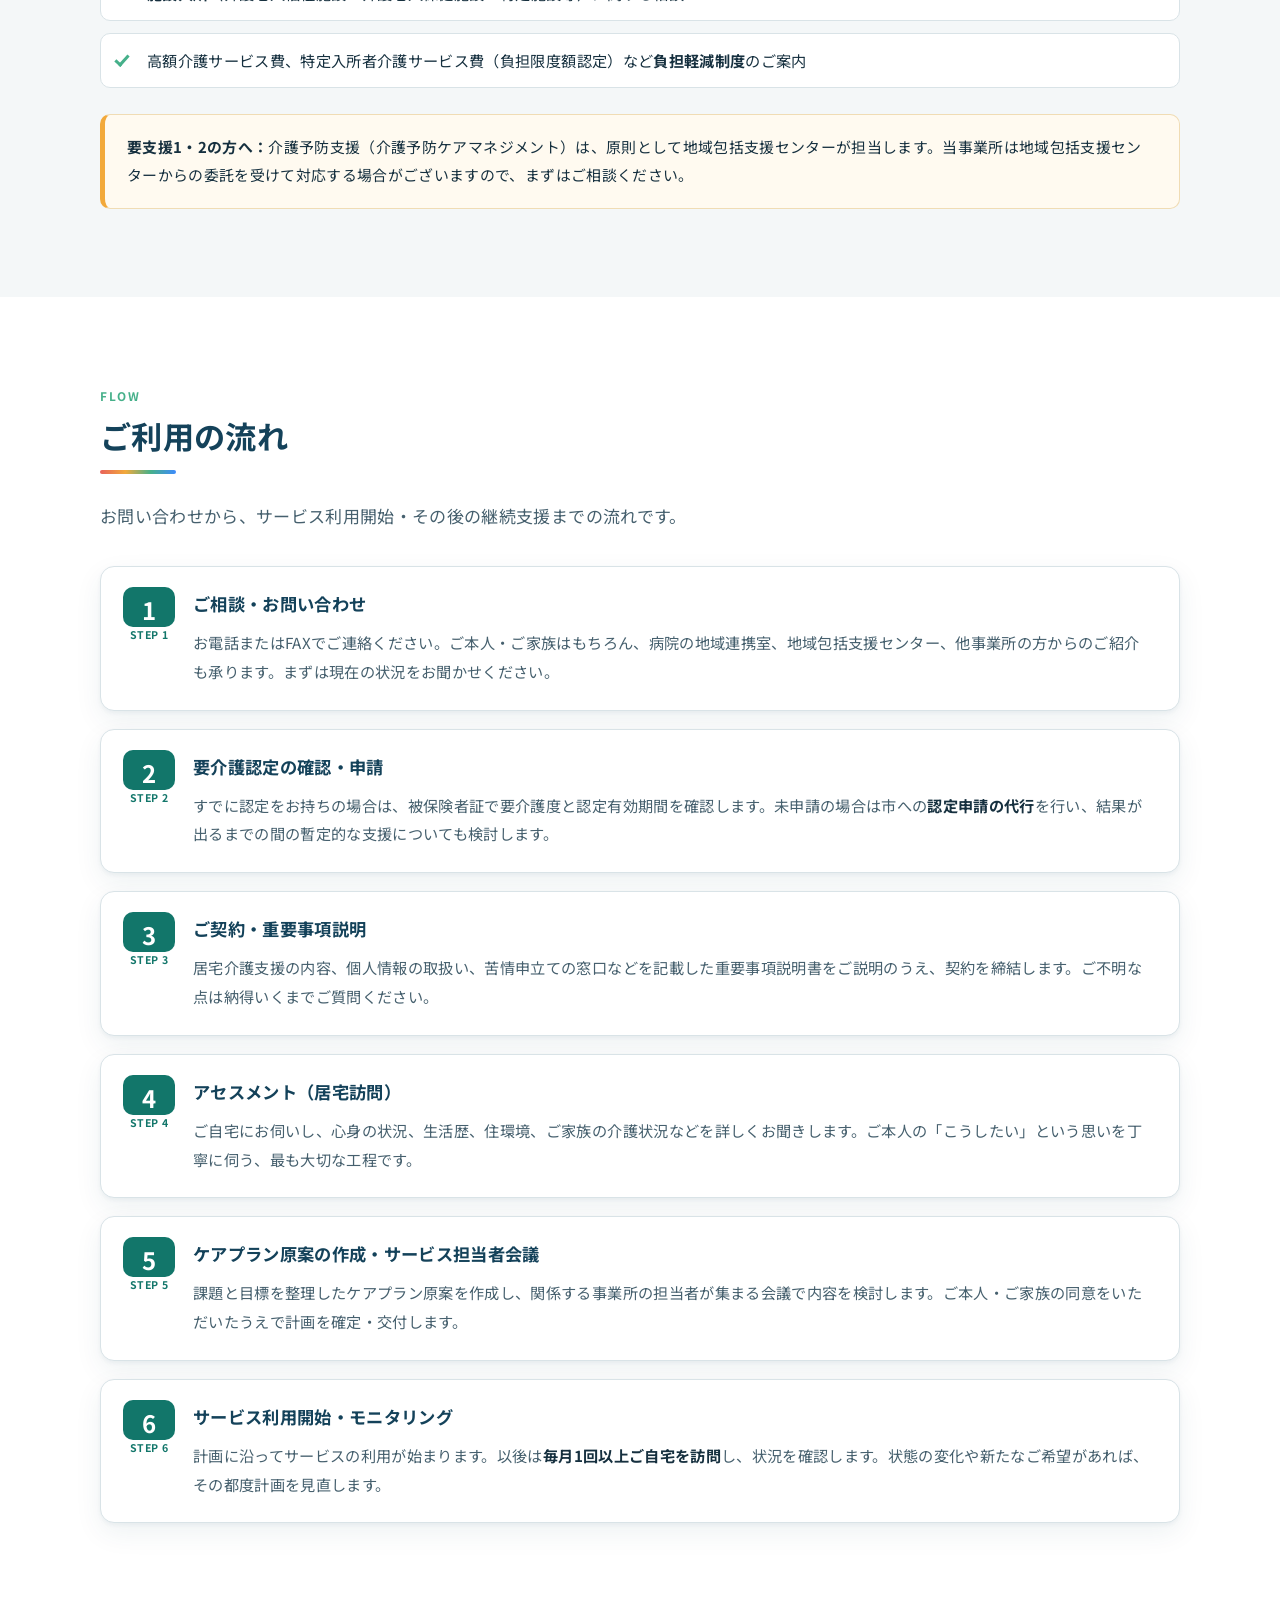
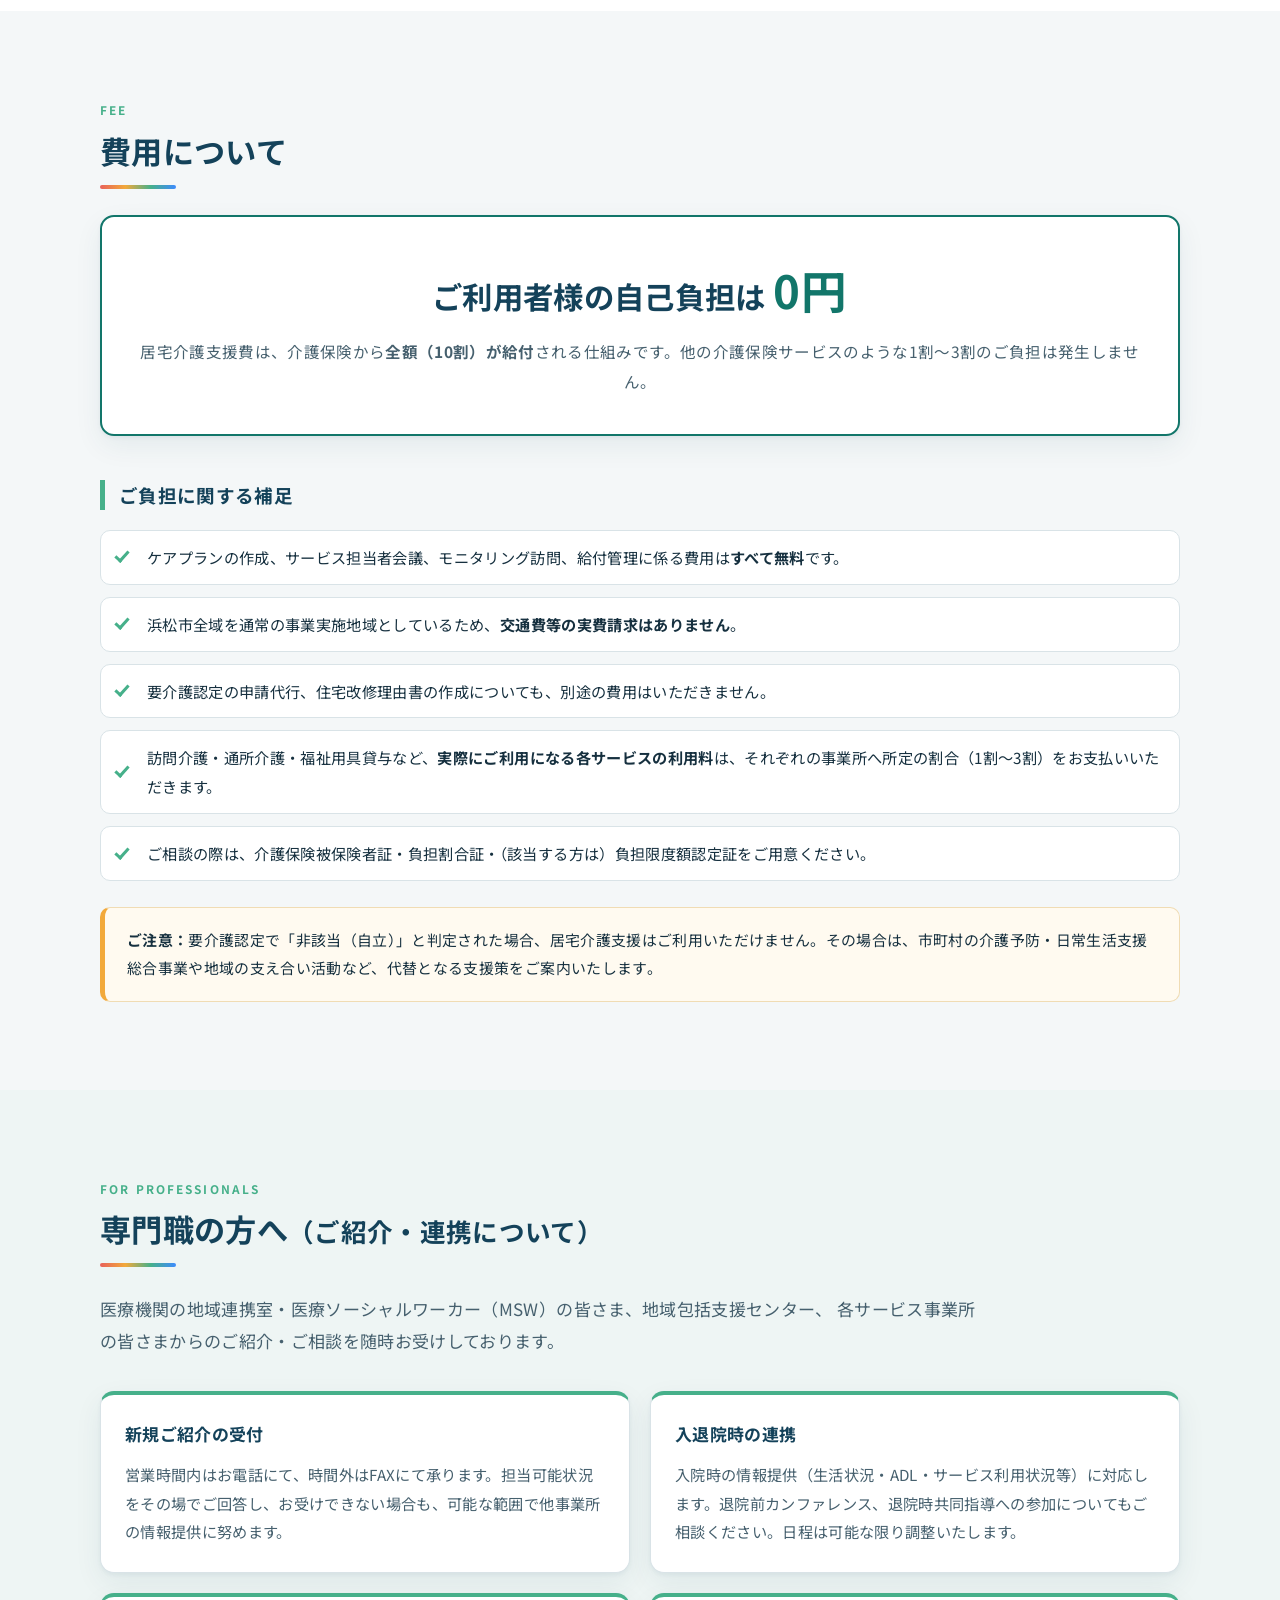
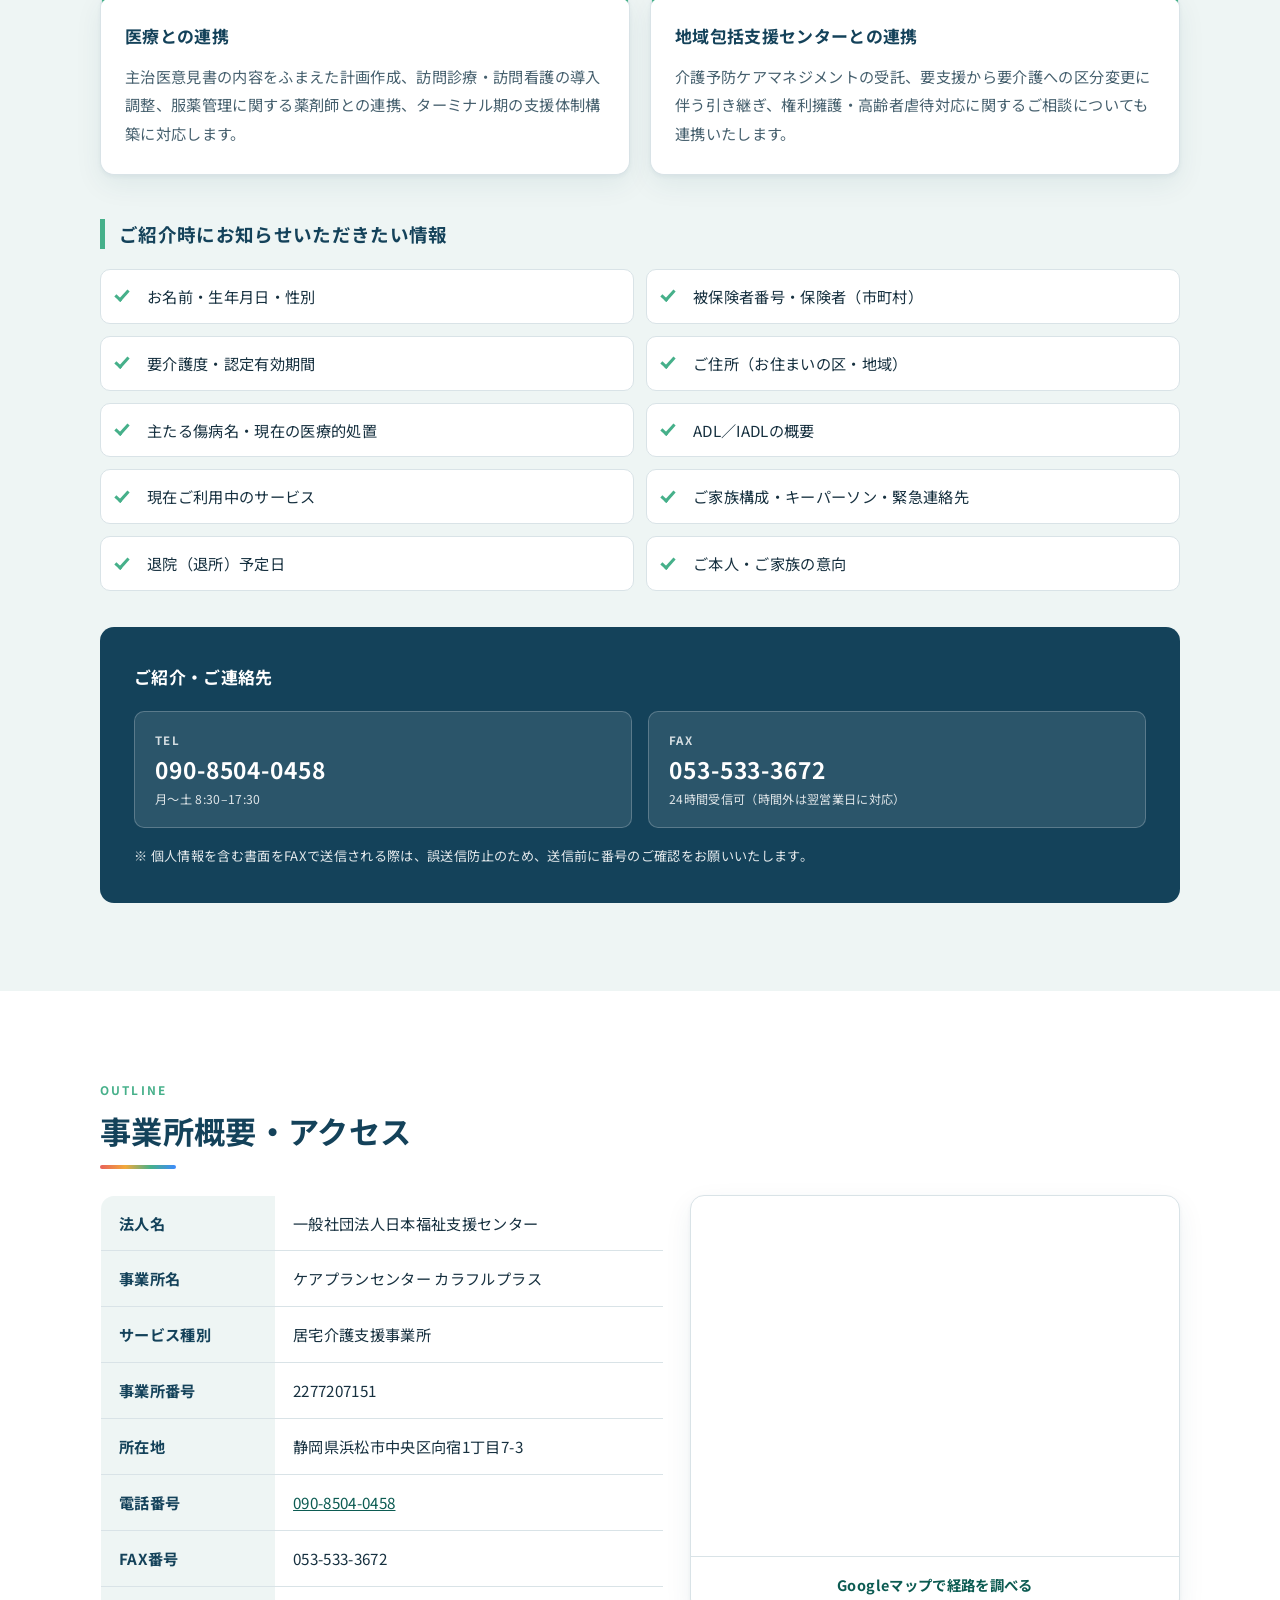
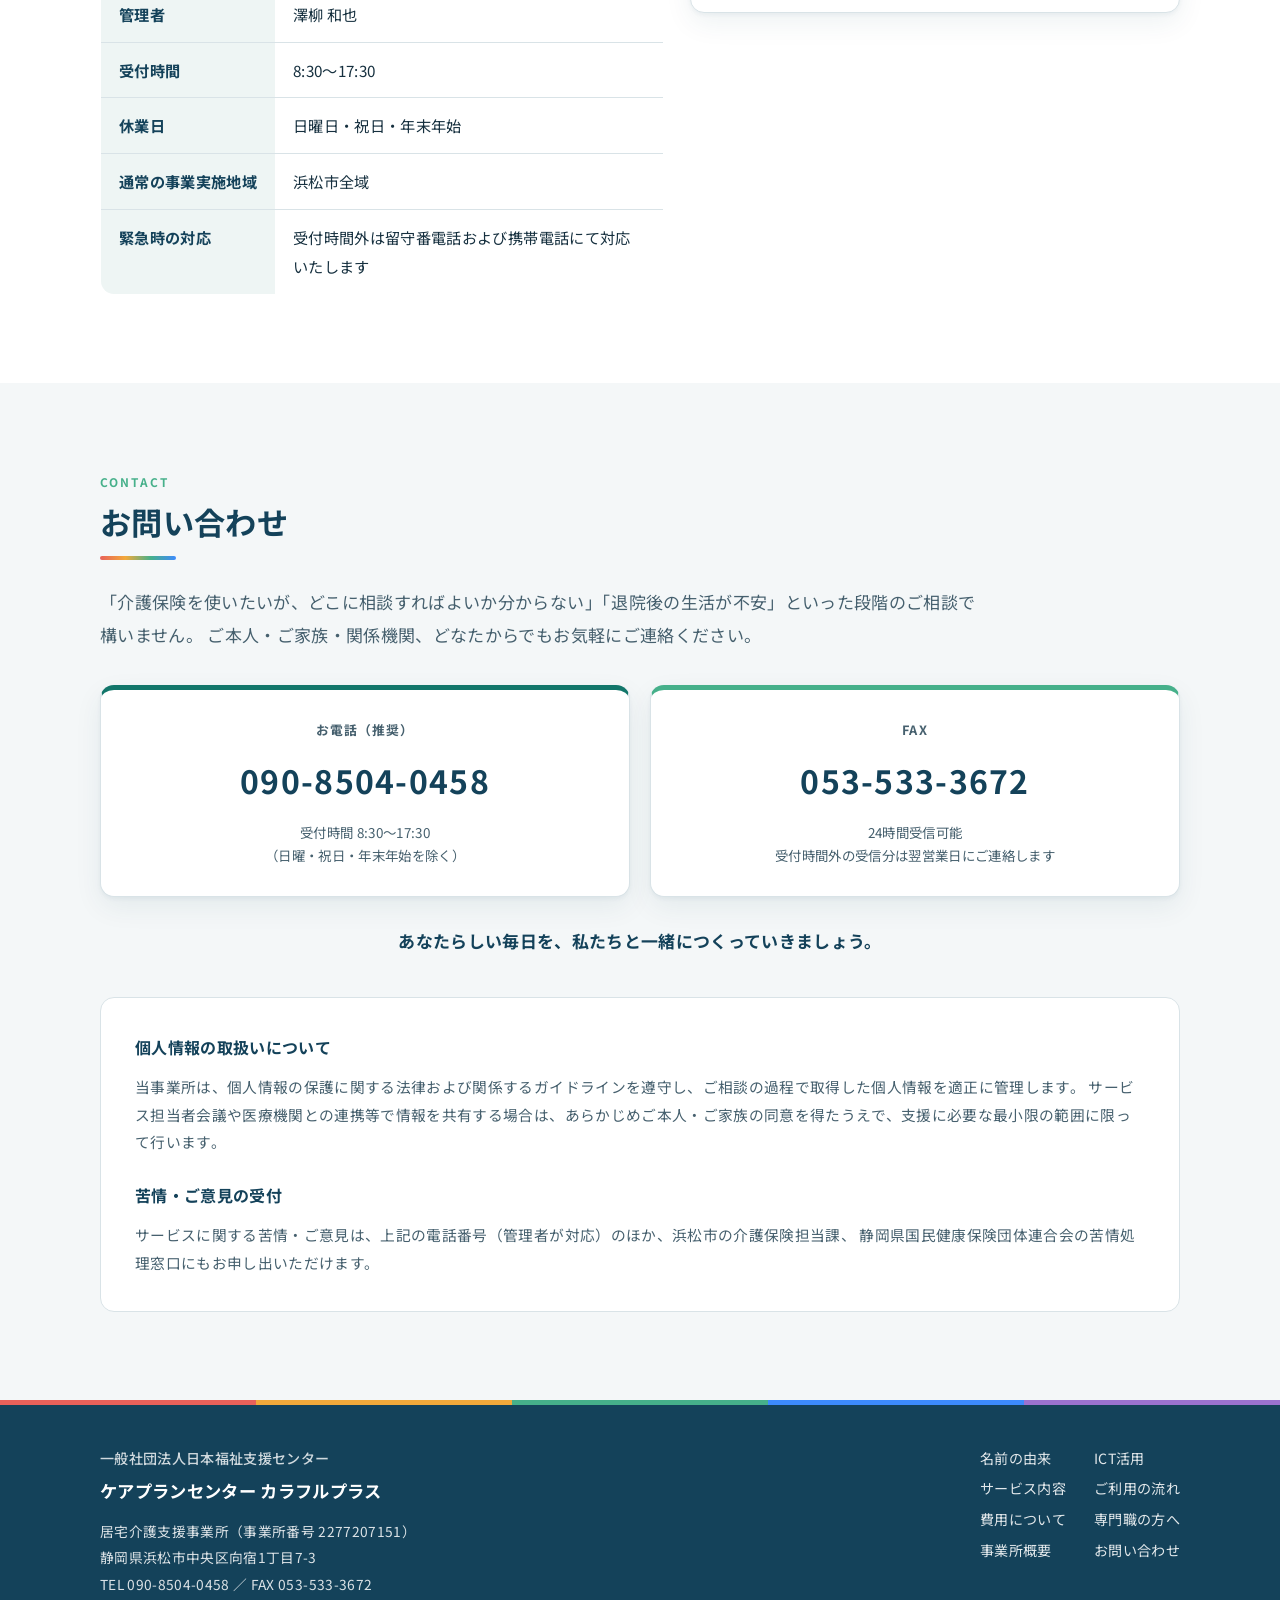
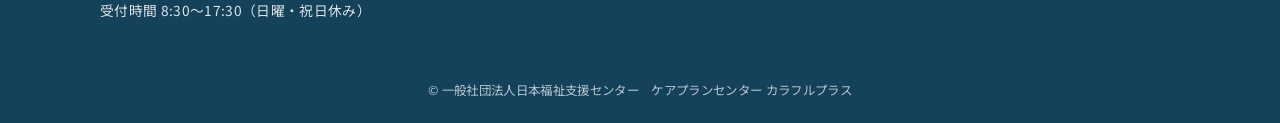
==== commit 76cffbb8: "ICT「ご家族との連絡もオンラインで」の項目を変更 「ご希望があれば従来どおり電話・訪問でも対応」を 「サービス利用中のご本人の様子を共有できます」に差し替え。  Co-Authored-By: Cl" ====
--- a/index.html
+++ b/index.html
@@ -196,7 +196,7 @@
           <ul class="dots">
             <li>仕事の合間でも状況を確認できる</li>
             <li>写真や書類を添えて分かりやすくご報告</li>
-            <li>ご希望があれば従来どおり電話・訪問でも対応</li>
+            <li>サービス利用中のご本人の様子を共有できます</li>
           </ul>
         </div>
 
